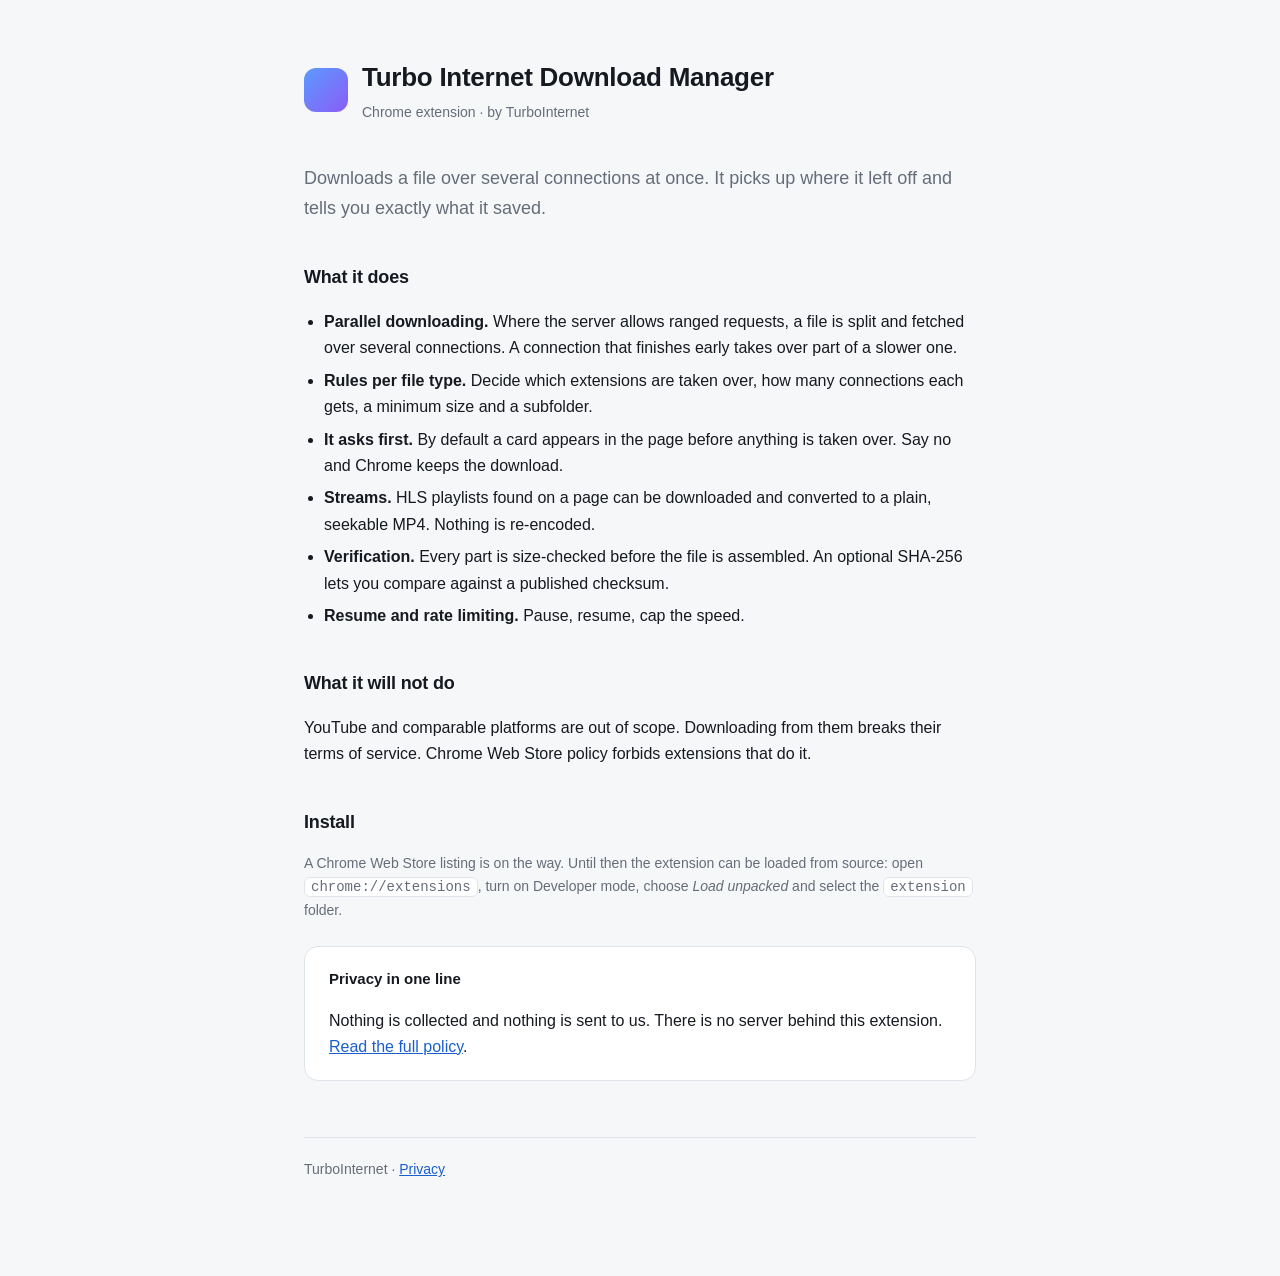
==== site/index.html @ 61bd2837 "Drop em dashes and commas before conjunctions from the site Sentences were restructured rather than " ====
<!doctype html>
<html lang="en">
<head>
<meta charset="utf-8" />
<meta name="viewport" content="width=device-width, initial-scale=1" />
<title>Turbo Internet Download Manager</title>
<meta name="description" content="A Chrome extension that downloads files over several connections at once. It recognises file types and verifies what it saved." />
<link rel="stylesheet" href="style.css" />
</head>
<body>
<div class="wrap">

  <header>
    <div class="mark"></div>
    <div>
      <h1>Turbo Internet Download Manager</h1>
      <p>Chrome extension &middot; by TurboInternet</p>
    </div>
  </header>

  <p class="lead">
    Downloads a file over several connections at once. It picks up where it
    left off and tells you exactly what it saved.
  </p>

  <h2>What it does</h2>
  <ul>
    <li><strong>Parallel downloading.</strong> Where the server allows ranged
      requests, a file is split and fetched over several connections. A
      connection that finishes early takes over part of a slower one.</li>
    <li><strong>Rules per file type.</strong> Decide which extensions are taken
      over, how many connections each gets, a minimum size and a subfolder.</li>
    <li><strong>It asks first.</strong> By default a card appears in the page
      before anything is taken over. Say no and Chrome keeps the download.</li>
    <li><strong>Streams.</strong> HLS playlists found on a page can be
      downloaded and converted to a plain, seekable MP4. Nothing is re-encoded.</li>
    <li><strong>Verification.</strong> Every part is size-checked before the
      file is assembled. An optional SHA-256 lets you compare against a
      published checksum.</li>
    <li><strong>Resume and rate limiting.</strong> Pause, resume, cap the speed.</li>
  </ul>

  <h2>What it will not do</h2>
  <p>
    YouTube and comparable platforms are out of scope. Downloading from them
    breaks their terms of service. Chrome Web Store policy forbids extensions
    that do it.
  </p>

  <h2>Install</h2>
  <p class="note">
    A Chrome Web Store listing is on the way. Until then the extension can be
    loaded from source: open <code>chrome://extensions</code>, turn on Developer
    mode, choose <em>Load unpacked</em> and select the <code>extension</code>
    folder.
  </p>

  <div class="card">
    <h3>Privacy in one line</h3>
    <p style="margin-bottom:0">
      Nothing is collected and nothing is sent to us. There is no server behind
      this extension. <a href="/privacy">Read the full policy</a>.
    </p>
  </div>

  <footer>
    TurboInternet &middot; <a href="/privacy">Privacy</a>
  </footer>

</div>
</body>
</html>
---- site/style.css ----
:root {
  --bg: #0f1115; --panel: #171a21; --line: #2a2f3a;
  --txt: #e6e9ef; --dim: #9aa3b2; --acc: #5b9bff;
}
@media (prefers-color-scheme: light) {
  :root { --bg: #f6f7f9; --panel: #fff; --line: #dfe3ea; --txt: #16191f; --dim: #656d7a; --acc: #1a5fd0; }
}
* { box-sizing: border-box; }
body {
  margin: 0; background: var(--bg); color: var(--txt);
  font: 16px/1.65 -apple-system, BlinkMacSystemFont, "Segoe UI", Roboto, sans-serif;
}
.wrap { max-width: 720px; margin: 0 auto; padding: 56px 24px 96px; }
header { display: flex; align-items: center; gap: 14px; margin-bottom: 40px; }
.mark {
  width: 44px; height: 44px; border-radius: 12px; flex: 0 0 auto;
  background: linear-gradient(135deg, #5b9bff, #8b5cf6);
}
h1 { font-size: 26px; margin: 0; letter-spacing: -0.01em; }
header p { margin: 2px 0 0; color: var(--dim); font-size: 14px; }
h2 { font-size: 18px; margin: 40px 0 12px; letter-spacing: -0.01em; }
h3 { font-size: 15px; margin: 24px 0 6px; }
p, li { color: var(--txt); }
.lead { font-size: 18px; color: var(--dim); }
ul { padding-left: 20px; }
li { margin: 6px 0; }
a { color: var(--acc); }
.card {
  background: var(--panel); border: 1px solid var(--line);
  border-radius: 14px; padding: 20px 24px; margin: 24px 0;
}
.card h3:first-child { margin-top: 0; }
code {
  background: var(--panel); border: 1px solid var(--line);
  padding: 1px 6px; border-radius: 6px; font-size: 14px;
}
footer {
  margin-top: 56px; padding-top: 20px; border-top: 1px solid var(--line);
  color: var(--dim); font-size: 14px;
}
.note { color: var(--dim); font-size: 14px; }
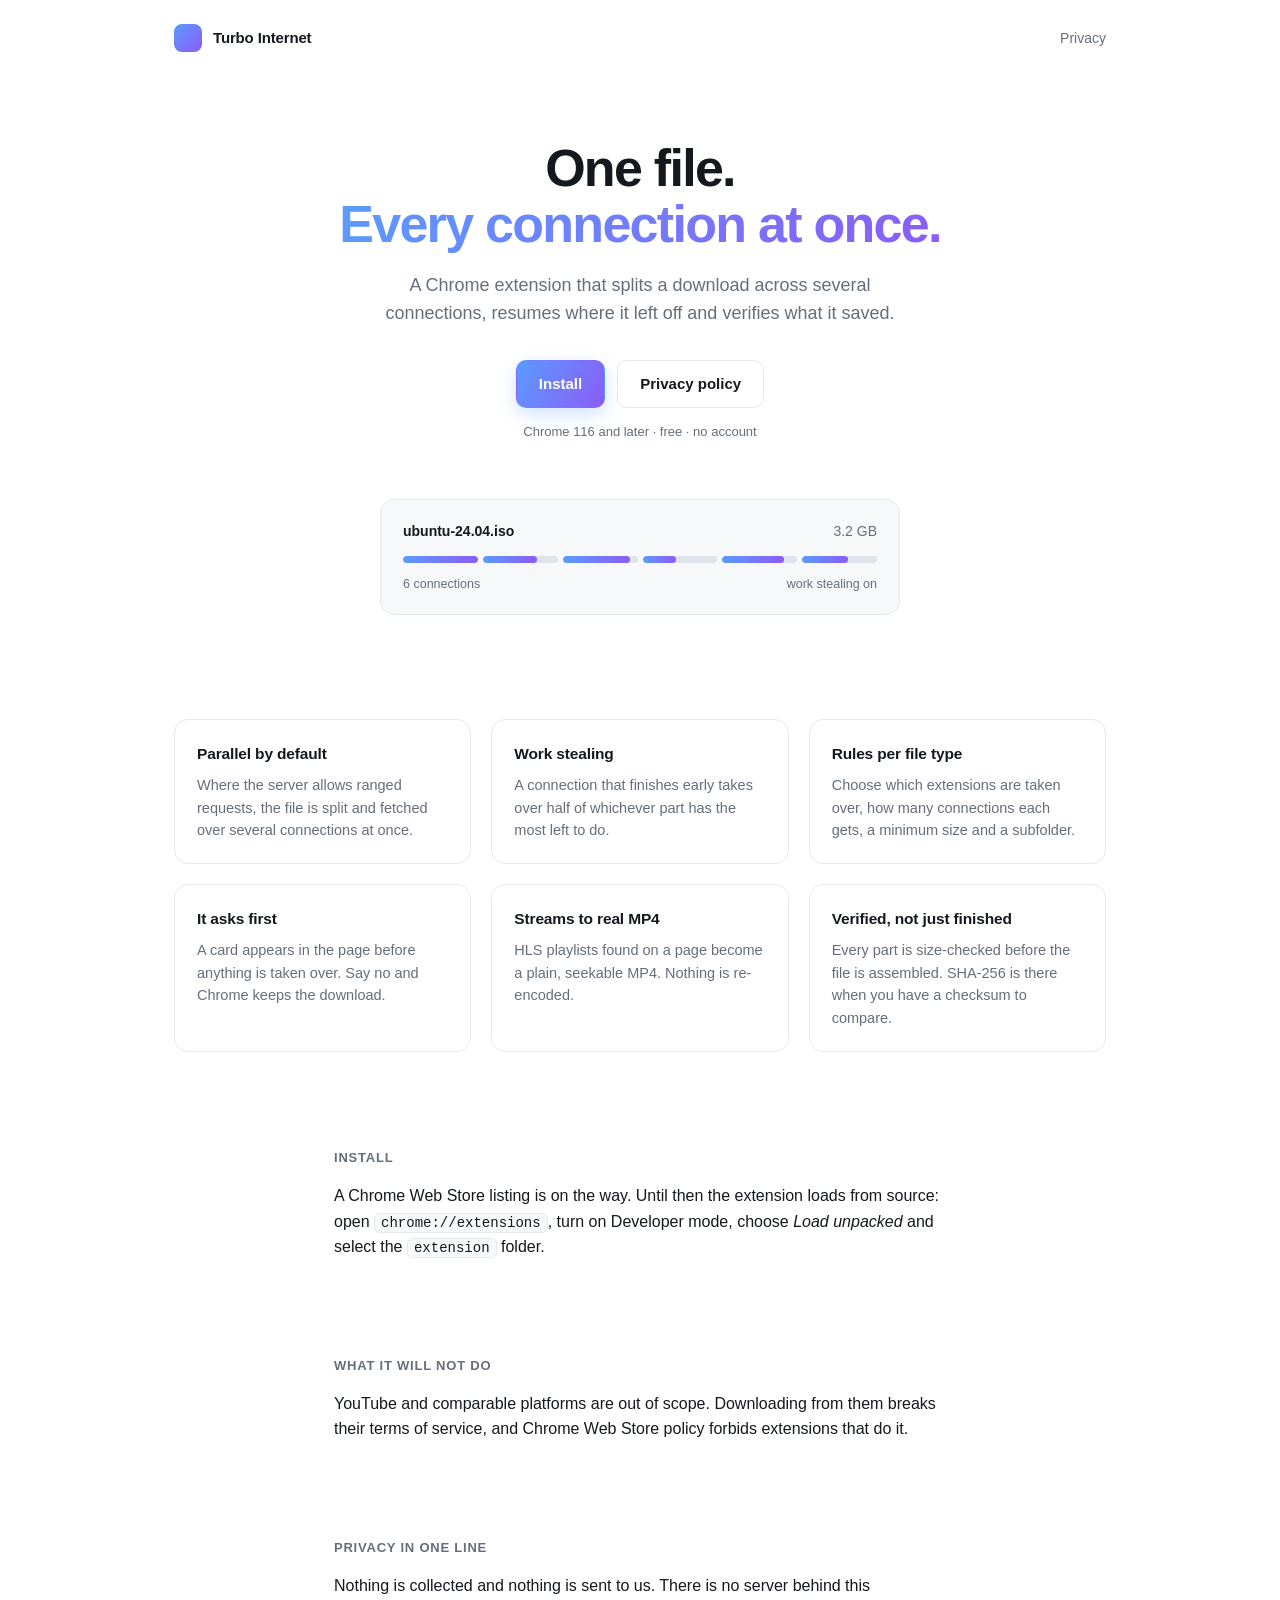
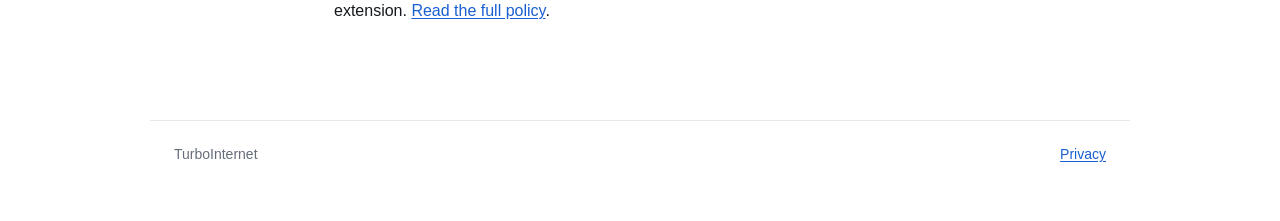
==== commit 3dbf8fb3: "Add the detailed description and the category Tools, which is where the established download manager" ====
--- a/site/index.html
+++ b/site/index.html
@@ -4,69 +4,102 @@
 <meta charset="utf-8" />
 <meta name="viewport" content="width=device-width, initial-scale=1" />
 <title>Turbo Internet Download Manager</title>
-<meta name="description" content="A Chrome extension that downloads files over several connections at once. It recognises file types and verifies what it saved." />
+<meta name="description" content="A Chrome extension that downloads a file over several connections at once, resumes where it left off and verifies what it saved." />
 <link rel="stylesheet" href="style.css" />
 </head>
 <body>
-<div class="wrap">
 
-  <header>
-    <div class="mark"></div>
-    <div>
-      <h1>Turbo Internet Download Manager</h1>
-      <p>Chrome extension &middot; by TurboInternet</p>
-    </div>
-  </header>
+<nav>
+  <div class="mark"></div>
+  <b>Turbo Internet</b>
+  <div class="spacer"></div>
+  <a href="/privacy">Privacy</a>
+</nav>
 
-  <p class="lead">
-    Downloads a file over several connections at once. It picks up where it
-    left off and tells you exactly what it saved.
+<section class="hero">
+  <h1>One file.<br /><span>Every connection at once.</span></h1>
+  <p>
+    A Chrome extension that splits a download across several connections,
+    resumes where it left off and verifies what it saved.
   </p>
 
-  <h2>What it does</h2>
-  <ul>
-    <li><strong>Parallel downloading.</strong> Where the server allows ranged
-      requests, a file is split and fetched over several connections. A
-      connection that finishes early takes over part of a slower one.</li>
-    <li><strong>Rules per file type.</strong> Decide which extensions are taken
-      over, how many connections each gets, a minimum size and a subfolder.</li>
-    <li><strong>It asks first.</strong> By default a card appears in the page
-      before anything is taken over. Say no and Chrome keeps the download.</li>
-    <li><strong>Streams.</strong> HLS playlists found on a page can be
-      downloaded and converted to a plain, seekable MP4. Nothing is re-encoded.</li>
-    <li><strong>Verification.</strong> Every part is size-checked before the
-      file is assembled. An optional SHA-256 lets you compare against a
-      published checksum.</li>
-    <li><strong>Resume and rate limiting.</strong> Pause, resume, cap the speed.</li>
-  </ul>
+  <div class="cta">
+    <a class="btn primary" href="#install">Install</a>
+    <a class="btn ghost" href="/privacy">Privacy policy</a>
+  </div>
+  <small>Chrome 116 and later &middot; free &middot; no account</small>
 
+  <div class="demo">
+    <div class="file"><b>ubuntu-24.04.iso</b> <i>3.2 GB</i></div>
+    <div class="bars"><i></i><i></i><i></i><i></i><i></i><i></i></div>
+    <div class="legend"><span>6 connections</span><span>work stealing on</span></div>
+  </div>
+</section>
+
+<section class="features">
+  <div class="feat">
+    <h3>Parallel by default</h3>
+    <p>Where the server allows ranged requests, the file is split and fetched
+       over several connections at once.</p>
+  </div>
+  <div class="feat">
+    <h3>Work stealing</h3>
+    <p>A connection that finishes early takes over half of whichever part has
+       the most left to do.</p>
+  </div>
+  <div class="feat">
+    <h3>Rules per file type</h3>
+    <p>Choose which extensions are taken over, how many connections each gets,
+       a minimum size and a subfolder.</p>
+  </div>
+  <div class="feat">
+    <h3>It asks first</h3>
+    <p>A card appears in the page before anything is taken over. Say no and
+       Chrome keeps the download.</p>
+  </div>
+  <div class="feat">
+    <h3>Streams to real MP4</h3>
+    <p>HLS playlists found on a page become a plain, seekable MP4. Nothing is
+       re-encoded.</p>
+  </div>
+  <div class="feat">
+    <h3>Verified, not just finished</h3>
+    <p>Every part is size-checked before the file is assembled. SHA-256 is
+       there when you have a checksum to compare.</p>
+  </div>
+</section>
+
+<section class="section" id="install">
+  <h2>Install</h2>
+  <p>
+    A Chrome Web Store listing is on the way. Until then the extension loads
+    from source: open <code>chrome://extensions</code>, turn on Developer mode,
+    choose <em>Load unpacked</em> and select the <code>extension</code> folder.
+  </p>
+</section>
+
+<section class="section">
   <h2>What it will not do</h2>
   <p>
     YouTube and comparable platforms are out of scope. Downloading from them
-    breaks their terms of service. Chrome Web Store policy forbids extensions
-    that do it.
+    breaks their terms of service, and Chrome Web Store policy forbids
+    extensions that do it.
   </p>
+</section>
 
-  <h2>Install</h2>
-  <p class="note">
-    A Chrome Web Store listing is on the way. Until then the extension can be
-    loaded from source: open <code>chrome://extensions</code>, turn on Developer
-    mode, choose <em>Load unpacked</em> and select the <code>extension</code>
-    folder.
+<section class="section">
+  <h2>Privacy in one line</h2>
+  <p>
+    Nothing is collected and nothing is sent to us. There is no server behind
+    this extension. <a href="/privacy">Read the full policy</a>.
   </p>
+</section>
 
-  <div class="card">
-    <h3>Privacy in one line</h3>
-    <p style="margin-bottom:0">
-      Nothing is collected and nothing is sent to us. There is no server behind
-      this extension. <a href="/privacy">Read the full policy</a>.
-    </p>
-  </div>
+<footer>
+  <span>TurboInternet</span>
+  <span class="spacer"></span>
+  <a href="/privacy">Privacy</a>
+</footer>
 
-  <footer>
-    TurboInternet &middot; <a href="/privacy">Privacy</a>
-  </footer>
-
-</div>
 </body>
 </html>
--- a/site/style.css
+++ b/site/style.css
@@ -1,41 +1,138 @@
 :root {
-  --bg: #0f1115; --panel: #171a21; --line: #2a2f3a;
-  --txt: #e6e9ef; --dim: #9aa3b2; --acc: #5b9bff;
-}
-@media (prefers-color-scheme: light) {
-  :root { --bg: #f6f7f9; --panel: #fff; --line: #dfe3ea; --txt: #16191f; --dim: #656d7a; --acc: #1a5fd0; }
+  color-scheme: light;
+  --bg: #ffffff;
+  --panel: #f7f8fa;
+  --line: #e6e8ec;
+  --txt: #15181d;
+  --dim: #666e7b;
+  --acc: #1a5fd0;
+  --brand1: #5b9bff;
+  --brand2: #8b5cf6;
 }
 * { box-sizing: border-box; }
 body {
-  margin: 0; background: var(--bg); color: var(--txt);
-  font: 16px/1.65 -apple-system, BlinkMacSystemFont, "Segoe UI", Roboto, sans-serif;
+  margin: 0;
+  background: var(--bg);
+  color: var(--txt);
+  font: 16px/1.6 -apple-system, BlinkMacSystemFont, "Segoe UI", Roboto, sans-serif;
+  -webkit-font-smoothing: antialiased;
 }
-.wrap { max-width: 720px; margin: 0 auto; padding: 56px 24px 96px; }
-header { display: flex; align-items: center; gap: 14px; margin-bottom: 40px; }
+a { color: var(--acc); text-underline-offset: 2px; }
 .mark {
-  width: 44px; height: 44px; border-radius: 12px; flex: 0 0 auto;
-  background: linear-gradient(135deg, #5b9bff, #8b5cf6);
+  width: 40px; height: 40px; border-radius: 11px; flex: 0 0 auto;
+  background: linear-gradient(135deg, var(--brand1), var(--brand2));
 }
-h1 { font-size: 26px; margin: 0; letter-spacing: -0.01em; }
-header p { margin: 2px 0 0; color: var(--dim); font-size: 14px; }
-h2 { font-size: 18px; margin: 40px 0 12px; letter-spacing: -0.01em; }
-h3 { font-size: 15px; margin: 24px 0 6px; }
-p, li { color: var(--txt); }
-.lead { font-size: 18px; color: var(--dim); }
-ul { padding-left: 20px; }
-li { margin: 6px 0; }
-a { color: var(--acc); }
-.card {
-  background: var(--panel); border: 1px solid var(--line);
-  border-radius: 14px; padding: 20px 24px; margin: 24px 0;
+
+/* --- nav --------------------------------------------------------------- */
+nav {
+  max-width: 980px; margin: 0 auto; padding: 24px;
+  display: flex; align-items: center; gap: 11px;
 }
-.card h3:first-child { margin-top: 0; }
+nav .mark { width: 28px; height: 28px; border-radius: 8px; }
+nav b { font-size: 15px; font-weight: 600; letter-spacing: -0.01em; }
+nav .spacer { flex: 1; }
+nav a { color: var(--dim); font-size: 14px; text-decoration: none; }
+nav a:hover { color: var(--txt); }
+
+/* --- hero -------------------------------------------------------------- */
+.hero { max-width: 980px; margin: 0 auto; padding: 64px 24px 8px; text-align: center; }
+.hero h1 {
+  font-size: clamp(34px, 6vw, 52px); line-height: 1.08; margin: 0;
+  letter-spacing: -0.033em; font-weight: 700;
+}
+.hero h1 span {
+  background: linear-gradient(115deg, var(--brand1), var(--brand2));
+  -webkit-background-clip: text; background-clip: text; color: transparent;
+}
+.hero p {
+  max-width: 520px; margin: 20px auto 0;
+  font-size: 18px; line-height: 1.55; color: var(--dim);
+}
+.cta { display: flex; gap: 12px; justify-content: center; flex-wrap: wrap; margin-top: 32px; }
+.btn {
+  display: inline-block; padding: 11px 22px; border-radius: 10px;
+  font-size: 15px; font-weight: 600; text-decoration: none;
+  border: 1px solid transparent; transition: transform .12s ease, box-shadow .12s ease;
+}
+.btn.primary {
+  color: #fff; background: linear-gradient(120deg, var(--brand1), var(--brand2));
+  box-shadow: 0 6px 18px rgba(91, 155, 255, .28);
+}
+.btn.primary:hover { transform: translateY(-1px); box-shadow: 0 10px 24px rgba(91, 155, 255, .34); }
+.btn.ghost { color: var(--txt); border-color: var(--line); background: var(--bg); }
+.btn.ghost:hover { background: var(--panel); }
+.hero small { display: block; margin-top: 14px; color: var(--dim); font-size: 13px; }
+
+/* --- the chunk visual -------------------------------------------------- */
+.demo {
+  max-width: 520px; margin: 56px auto 0; padding: 20px 22px;
+  background: var(--panel); border: 1px solid var(--line); border-radius: 14px;
+  text-align: left;
+}
+.demo .file { display: flex; align-items: baseline; gap: 10px; font-size: 14px; }
+.demo .file b { font-weight: 600; }
+.demo .file i { font-style: normal; color: var(--dim); margin-left: auto; font-variant-numeric: tabular-nums; }
+.bars { display: grid; grid-template-columns: repeat(6, 1fr); gap: 5px; margin-top: 14px; }
+.bars i {
+  display: block; height: 7px; border-radius: 4px;
+  background: #dfe3ea; overflow: hidden;
+}
+.bars i::after {
+  content: ""; display: block; height: 100%; border-radius: 4px;
+  background: linear-gradient(90deg, var(--brand1), var(--brand2));
+}
+.bars i:nth-child(1)::after { width: 100%; }
+.bars i:nth-child(2)::after { width: 72%; }
+.bars i:nth-child(3)::after { width: 90%; }
+.bars i:nth-child(4)::after { width: 45%; }
+.bars i:nth-child(5)::after { width: 83%; }
+.bars i:nth-child(6)::after { width: 61%; }
+.demo .legend {
+  margin-top: 11px; color: var(--dim); font-size: 12.5px;
+  display: flex; justify-content: space-between;
+}
+
+/* --- features ---------------------------------------------------------- */
+.features {
+  max-width: 980px; margin: 0 auto; padding: 96px 24px 0;
+  display: grid; grid-template-columns: repeat(3, 1fr); gap: 20px;
+}
+.feat { padding: 22px; border: 1px solid var(--line); border-radius: 14px; }
+.feat h3 { margin: 0 0 7px; font-size: 15.5px; letter-spacing: -0.01em; }
+.feat p { margin: 0; font-size: 14.5px; line-height: 1.55; color: var(--dim); }
+@media (max-width: 820px) { .features { grid-template-columns: repeat(2, 1fr); } }
+@media (max-width: 560px) { .features { grid-template-columns: 1fr; } }
+
+/* --- plain sections ---------------------------------------------------- */
+.section { max-width: 660px; margin: 0 auto; padding: 96px 24px 0; }
+.section h2 {
+  font-size: 13px; margin: 0 0 14px; letter-spacing: 0.06em;
+  text-transform: uppercase; color: var(--dim); font-weight: 600;
+}
+.section p { margin: 0 0 14px; }
+.section p:last-child { margin-bottom: 0; }
 code {
   background: var(--panel); border: 1px solid var(--line);
   padding: 1px 6px; border-radius: 6px; font-size: 14px;
 }
+
 footer {
-  margin-top: 56px; padding-top: 20px; border-top: 1px solid var(--line);
-  color: var(--dim); font-size: 14px;
+  max-width: 980px; margin: 96px auto 0; padding: 22px 24px 56px;
+  border-top: 1px solid var(--line); color: var(--dim); font-size: 14px;
+  display: flex; gap: 16px; flex-wrap: wrap;
 }
-.note { color: var(--dim); font-size: 14px; }
+footer .spacer { flex: 1; }
+
+/* --- privacy.html ------------------------------------------------------ */
+.wrap { max-width: 660px; margin: 0 auto; padding: 24px 24px 96px; }
+.wrap header { display: flex; align-items: center; gap: 14px; margin-bottom: 40px; }
+.wrap h1 { font-size: 26px; margin: 0; letter-spacing: -0.02em; }
+.wrap header p { margin: 2px 0 0; color: var(--dim); font-size: 14px; }
+.wrap h2 {
+  font-size: 13px; margin: 44px 0 12px; letter-spacing: 0.06em;
+  text-transform: uppercase; color: var(--dim); font-weight: 600;
+}
+.wrap ul { padding-left: 20px; }
+.wrap li { margin: 8px 0; }
+.lead { font-size: 18px; line-height: 1.55; color: var(--dim); }
+.wrap footer { margin-top: 56px; padding-left: 0; padding-right: 0; max-width: none; }
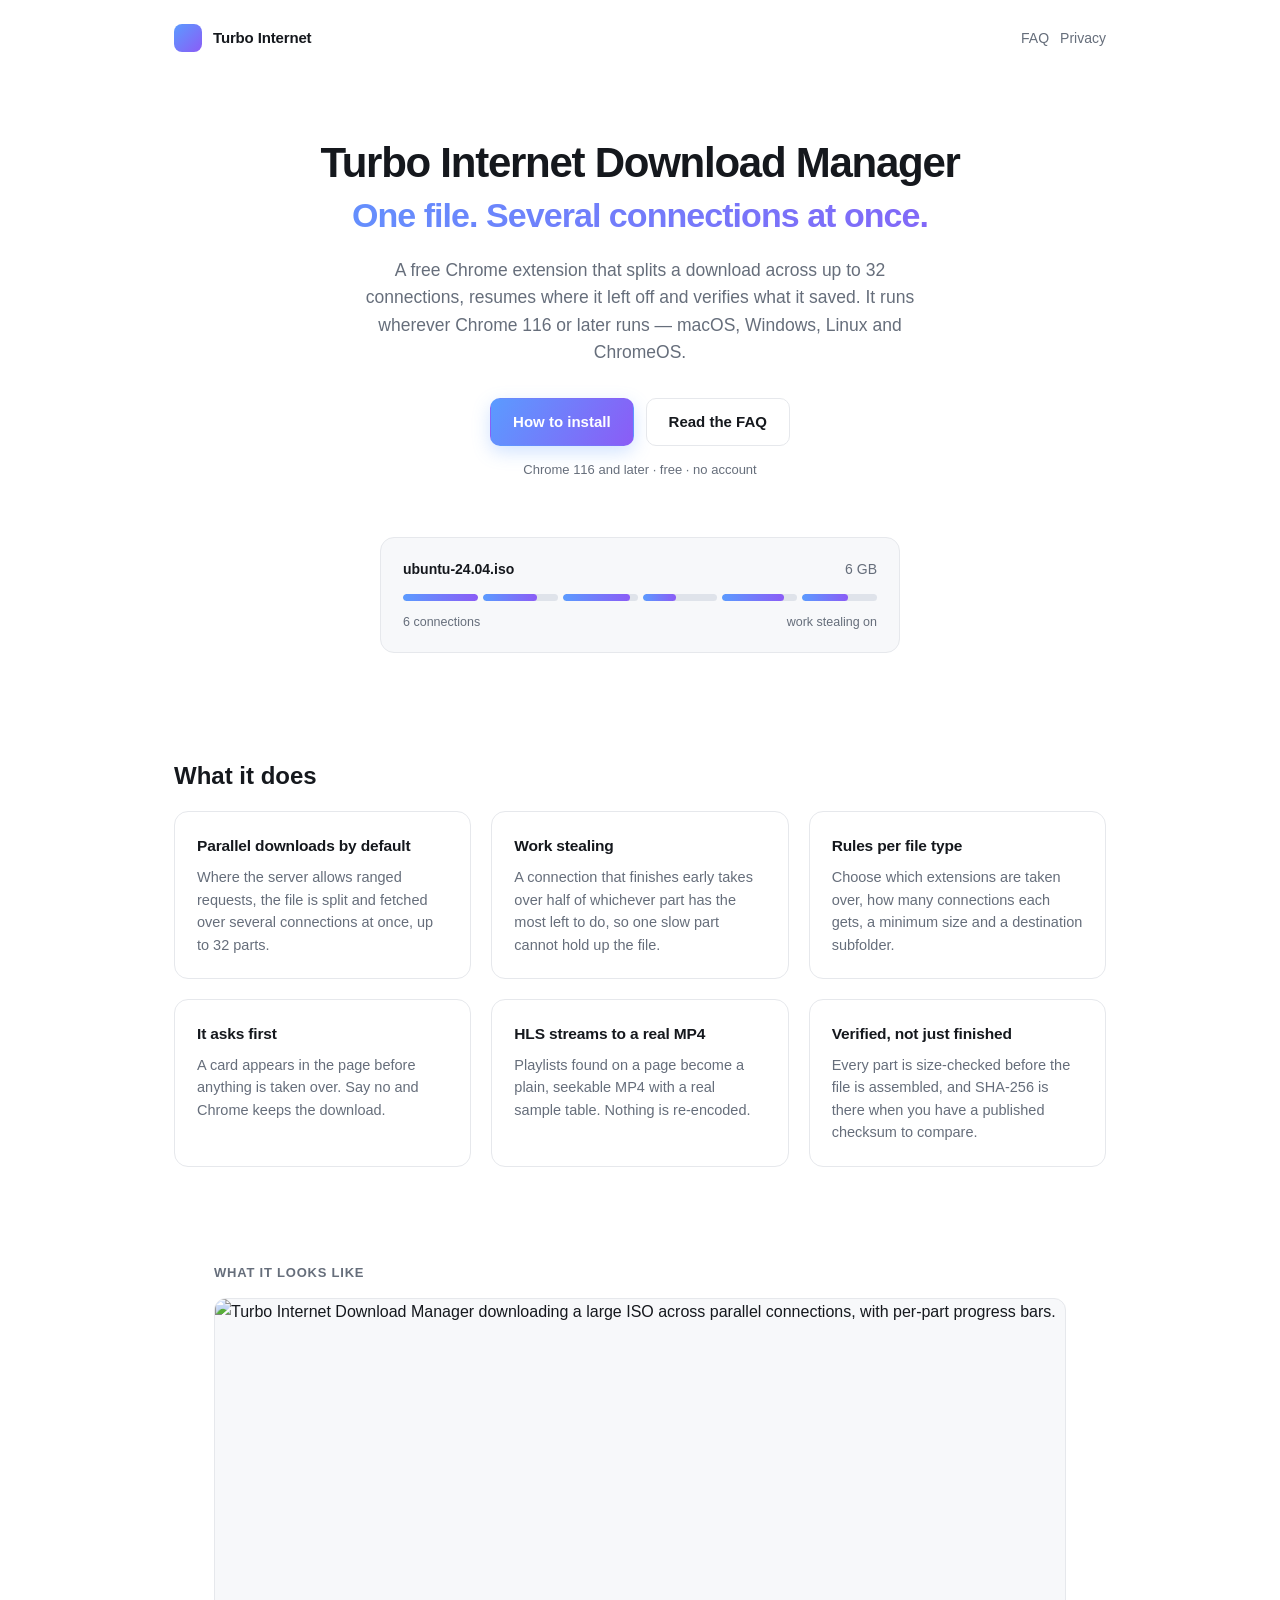
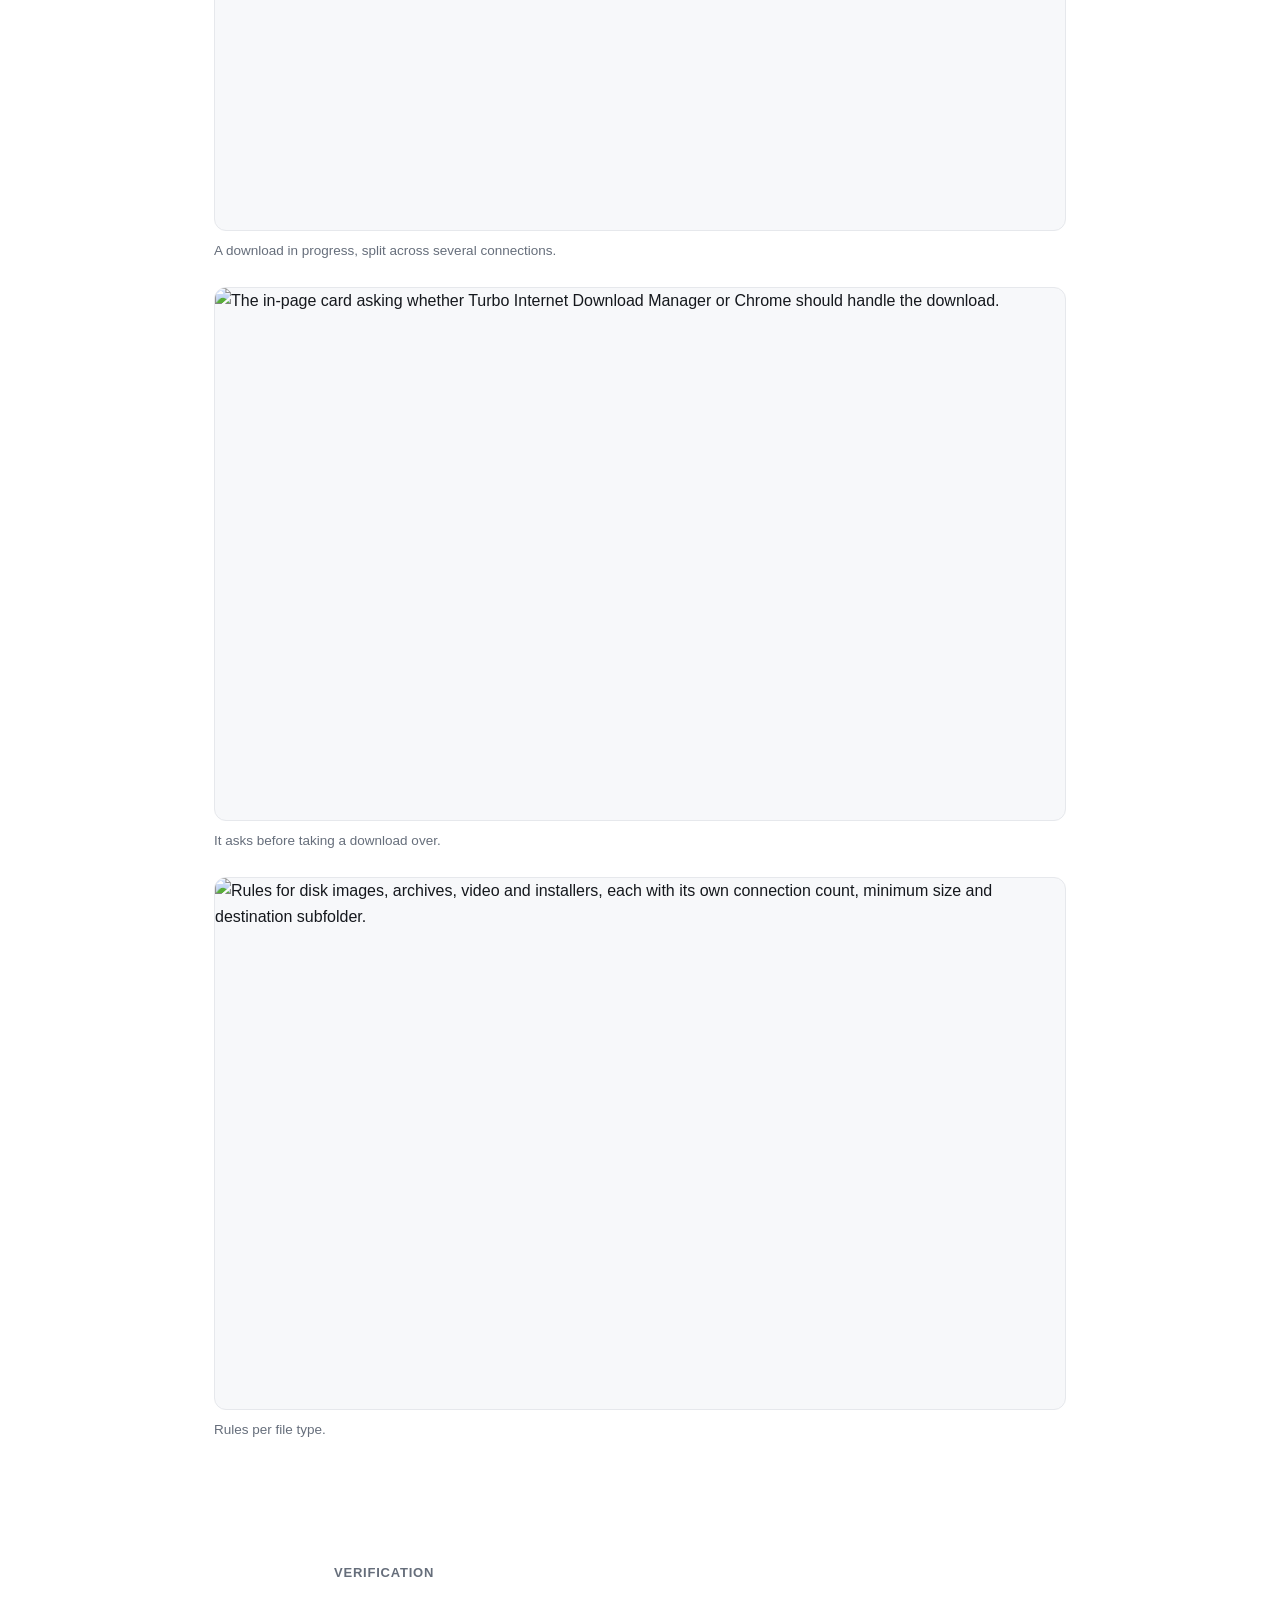
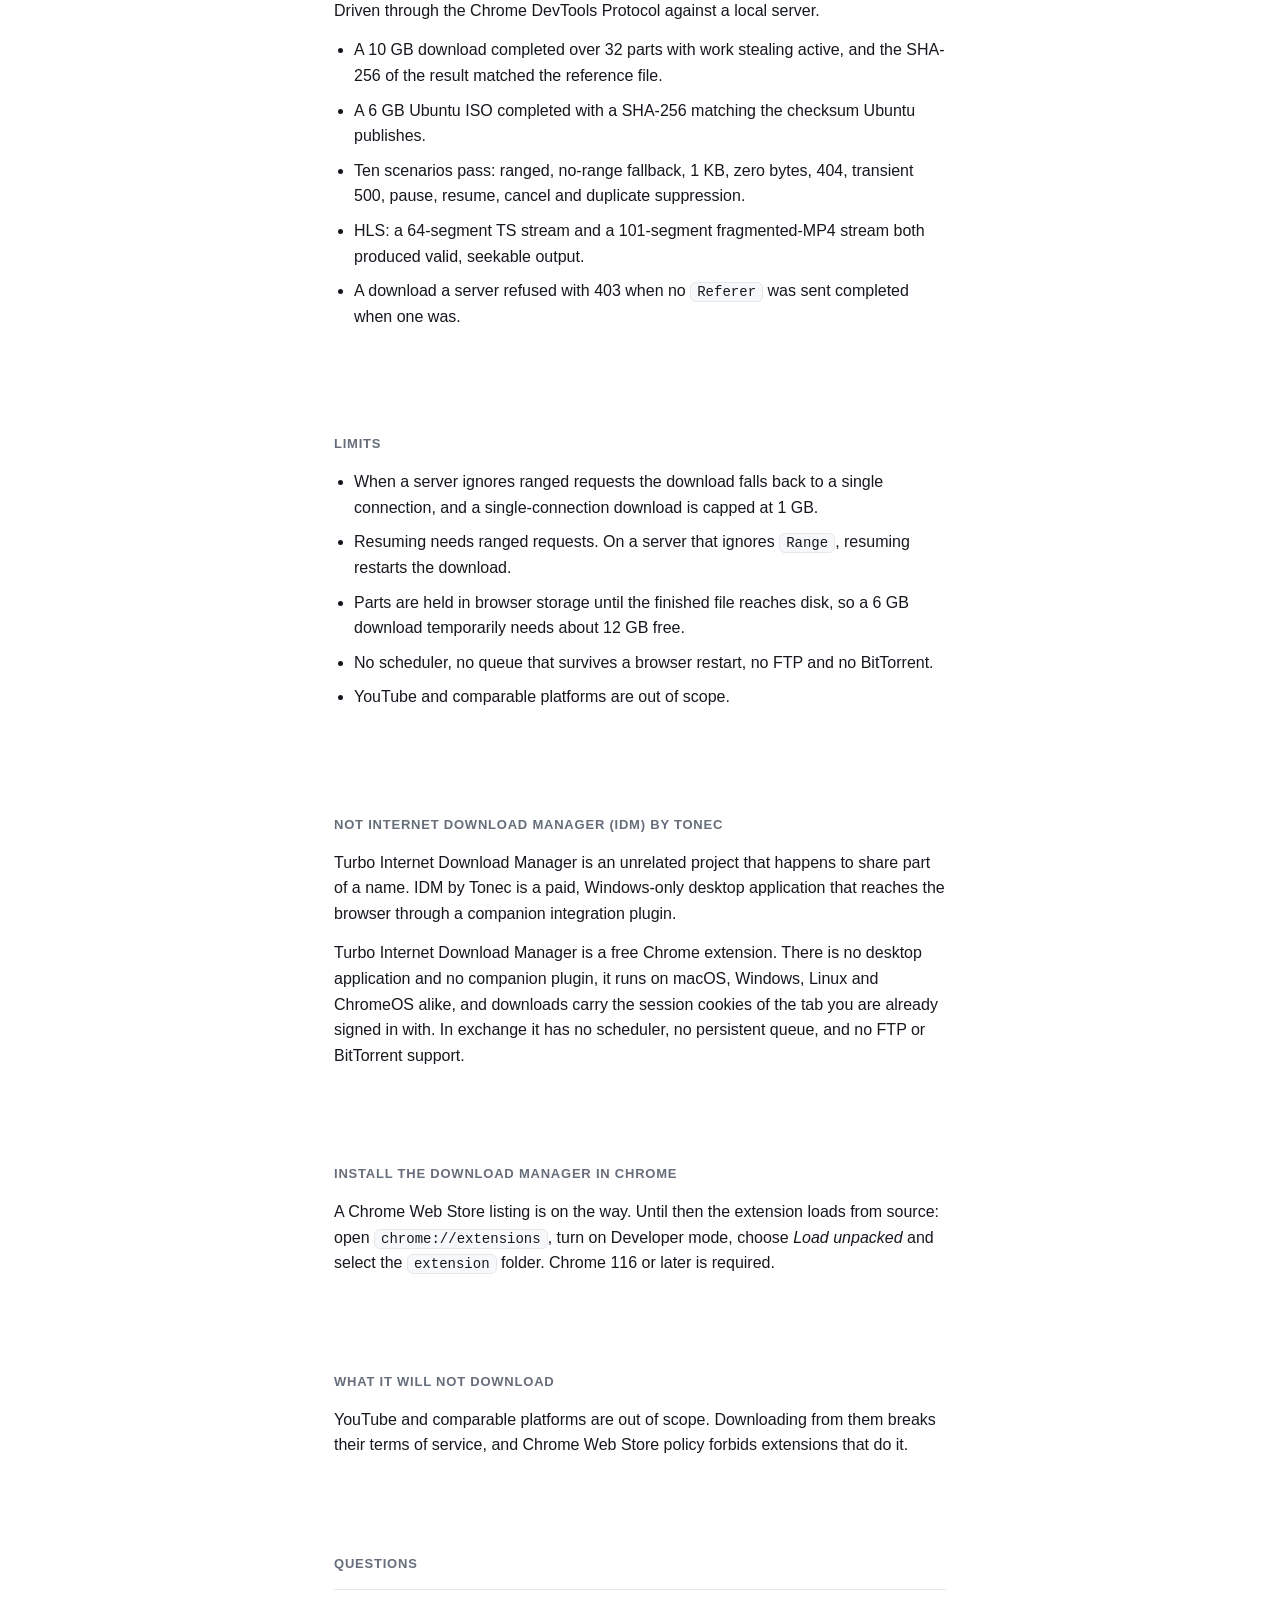
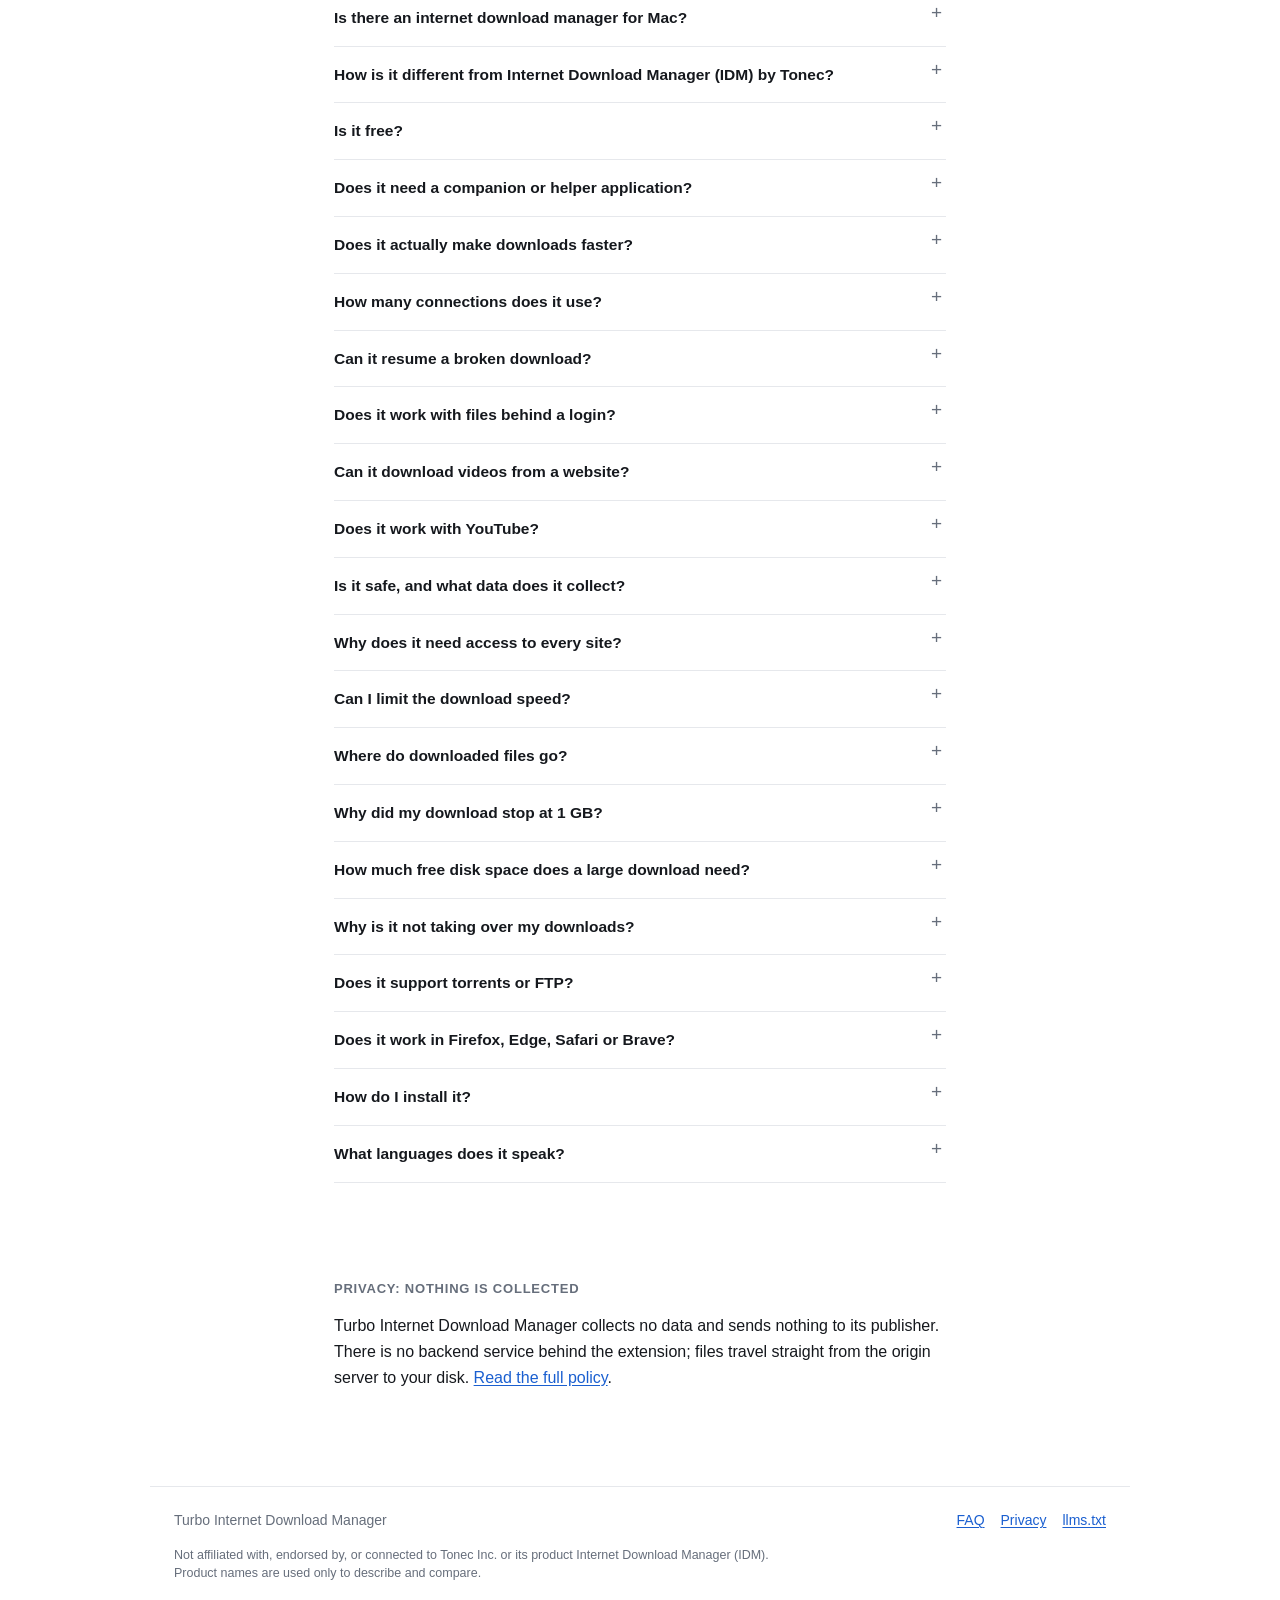
==== commit 53bdbe0f: "Build the site for search and for assistants Two audits, one for classic search and one for how assi" ====
--- a/site/index.html
+++ b/site/index.html
@@ -3,54 +3,311 @@
 <head>
 <meta charset="utf-8" />
 <meta name="viewport" content="width=device-width, initial-scale=1" />
-<title>Turbo Internet Download Manager</title>
-<meta name="description" content="A Chrome extension that downloads a file over several connections at once, resumes where it left off and verifies what it saved." />
+<title>Turbo Internet Download Manager – Parallel Downloads for Chrome</title>
+<meta name="description" content="Turbo Internet Download Manager is a free Chrome extension that splits a download across up to 32 connections, resumes broken transfers and verifies every part. macOS, Windows, Linux and ChromeOS." />
+<link rel="canonical" href="https://turbointernet.com/" />
+
+<meta property="og:type" content="website" />
+<meta property="og:site_name" content="Turbo Internet Download Manager" />
+<meta property="og:title" content="Turbo Internet Download Manager – Parallel Downloads for Chrome" />
+<meta property="og:description" content="Turbo Internet Download Manager is a free Chrome extension that splits a download across up to 32 connections, resumes broken transfers and verifies every part. macOS, Windows, Linux and ChromeOS." />
+<meta property="og:url" content="https://turbointernet.com/" />
+<meta property="og:image" content="https://turbointernet.com/og.png" />
+<meta property="og:image:width" content="1200" />
+<meta property="og:image:height" content="630" />
+<meta property="og:image:alt" content="Turbo Internet Download Manager splitting a large file across six parallel connections in Chrome." />
+<meta name="twitter:card" content="summary_large_image" />
+
+<link rel="icon" href="/favicon.svg" type="image/svg+xml" />
+<link rel="apple-touch-icon" href="/icon-192.png" />
+<meta name="theme-color" content="#5b9bff" />
+<link rel="alternate" type="text/plain" title="llms.txt" href="/llms.txt" />
 <link rel="stylesheet" href="style.css" />
+
+<script type="application/ld+json">
+{
+  "@context": "https://schema.org",
+  "@graph": [
+    {
+      "@type": "Organization",
+      "@id": "https://turbointernet.com/#publisher",
+      "name": "TurboInternet",
+      "url": "https://turbointernet.com/",
+      "email": "info@turbointernet.com",
+      "logo": "https://turbointernet.com/icon-512.png"
+    },
+    {
+      "@type": "WebSite",
+      "@id": "https://turbointernet.com/#website",
+      "url": "https://turbointernet.com/",
+      "name": "Turbo Internet Download Manager",
+      "inLanguage": "en",
+      "publisher": {
+        "@id": "https://turbointernet.com/#publisher"
+      }
+    },
+    {
+      "@type": "SoftwareApplication",
+      "@id": "https://turbointernet.com/#app",
+      "name": "Turbo Internet Download Manager",
+      "alternateName": "Turbo Download Manager",
+      "url": "https://turbointernet.com/",
+      "applicationCategory": "UtilitiesApplication",
+      "applicationSubCategory": "Download Manager",
+      "operatingSystem": "macOS, Windows, Linux, ChromeOS",
+      "browserRequirements": "Google Chrome 116 or later",
+      "softwareVersion": "1.0.0",
+      "isAccessibleForFree": true,
+      "inLanguage": [
+        "en",
+        "tr"
+      ],
+      "offers": {
+        "@type": "Offer",
+        "price": "0",
+        "priceCurrency": "USD"
+      },
+      "publisher": {
+        "@id": "https://turbointernet.com/#publisher"
+      },
+      "privacyPolicy": "https://turbointernet.com/privacy",
+      "featureList": [
+        "Parallel segmented downloading over up to 32 connections",
+        "Work stealing between connections",
+        "Per-file-type rules for connection count, minimum size and destination subfolder",
+        "Pause, resume and speed cap",
+        "Resume over HTTP Range with If-Range validation",
+        "HLS download and remux to plain seekable MP4 without re-encoding",
+        "Per-part size verification and optional SHA-256"
+      ]
+    },
+    {
+      "@type": "FAQPage",
+      "@id": "https://turbointernet.com/#faq",
+      "mainEntity": [
+        {
+          "@type": "Question",
+          "name": "Is there an internet download manager for Mac?",
+          "acceptedAnswer": {
+            "@type": "Answer",
+            "text": "Turbo Internet Download Manager runs on macOS. It is a Chrome extension, so it runs wherever Chrome 116 or later runs — macOS, Windows, Linux and ChromeOS — with no platform-specific build and no companion application to install. This is worth stating because the better-known product with a similar name, Internet Download Manager (IDM) by Tonec, is a Windows-only desktop application and is unrelated to this project."
+          }
+        },
+        {
+          "@type": "Question",
+          "name": "How is it different from Internet Download Manager (IDM) by Tonec?",
+          "acceptedAnswer": {
+            "@type": "Answer",
+            "text": "Turbo Internet Download Manager is an unrelated project that happens to share part of a name. IDM by Tonec is a paid Windows-only desktop application that reaches the browser through a companion integration plugin. Turbo Internet Download Manager is a free Chrome extension: there is no desktop application, no companion plugin, and it runs on macOS, Windows, Linux and ChromeOS alike."
+          }
+        },
+        {
+          "@type": "Question",
+          "name": "Is it free?",
+          "acceptedAnswer": {
+            "@type": "Answer",
+            "text": "Turbo Internet Download Manager is free. There is no paid tier, no trial period, no licence key and no account to create."
+          }
+        },
+        {
+          "@type": "Question",
+          "name": "Does it need a companion or helper application?",
+          "acceptedAnswer": {
+            "@type": "Answer",
+            "text": "No. Turbo Internet Download Manager is a single Chrome extension. It hooks Chrome's own download event and does its fetching inside the browser, so there is nothing installed alongside Chrome and nothing left running once the browser is closed."
+          }
+        },
+        {
+          "@type": "Question",
+          "name": "Does it actually make downloads faster?",
+          "acceptedAnswer": {
+            "@type": "Answer",
+            "text": "Turbo Internet Download Manager makes a download faster when a single connection is the bottleneck, which is common on servers that throttle per connection and on long-distance links where latency limits throughput. It does nothing when your own line is already saturated, and nothing when the server refuses ranged requests, in which case the download falls back to a single connection."
+          }
+        },
+        {
+          "@type": "Question",
+          "name": "How many connections does it use?",
+          "acceptedAnswer": {
+            "@type": "Answer",
+            "text": "Turbo Internet Download Manager splits a file into parts and fetches each on its own connection, up to 32 parts, with the count configurable per file type. A connection that finishes early takes over half of whichever part has the most left to do, so the tail of a download does not wait on one slow part. Splitting stops when under 2 MB remains, and a part already 90 percent done is left alone."
+          }
+        },
+        {
+          "@type": "Question",
+          "name": "Can it resume a broken download?",
+          "acceptedAnswer": {
+            "@type": "Answer",
+            "text": "Turbo Internet Download Manager resumes a broken download wherever the server supports ranged requests. Each part retries on its own with exponential backoff, and every part request carries If-Range with the file's ETag or Last-Modified, so a file cannot be stitched together from two different builds. On a server that ignores Range, resuming restarts the download."
+          }
+        },
+        {
+          "@type": "Question",
+          "name": "Does it work with files behind a login?",
+          "acceptedAnswer": {
+            "@type": "Answer",
+            "text": "Yes. Turbo Internet Download Manager carries the browser's own cookies, so anything you can reach while signed in downloads normally. Referer is set through a declarative session rule rather than through fetch, which cannot set it, so hotlink-protected servers that answer 403 without a referrer work as well."
+          }
+        },
+        {
+          "@type": "Question",
+          "name": "Can it download videos from a website?",
+          "acceptedAnswer": {
+            "@type": "Answer",
+            "text": "Turbo Internet Download Manager downloads HLS streams that a page actually loads, including TS and fragmented MP4 segments, EXT-X-MAP, EXT-X-BYTERANGE and AES-128 transport encryption. TS streams are converted to a plain, seekable MP4 with a real sample table, so ordinary desktop players open them. Nothing is re-encoded. SAMPLE-AES and anything Widevine-backed are refused."
+          }
+        },
+        {
+          "@type": "Question",
+          "name": "Does it work with YouTube?",
+          "acceptedAnswer": {
+            "@type": "Answer",
+            "text": "No, deliberately. YouTube and comparable platforms are out of scope for Turbo Internet Download Manager, because downloading from them breaks their terms of service and Chrome Web Store policy forbids extensions that do it."
+          }
+        },
+        {
+          "@type": "Question",
+          "name": "Is it safe, and what data does it collect?",
+          "acceptedAnswer": {
+            "@type": "Answer",
+            "text": "Turbo Internet Download Manager collects no data and sends nothing to its publisher. There is no backend service to send anything to. Files travel straight from the origin server to your disk, and are never proxied through anyone else."
+          }
+        },
+        {
+          "@type": "Question",
+          "name": "Why does it need access to every site?",
+          "acceptedAnswer": {
+            "@type": "Answer",
+            "text": "To download a file Turbo Internet Download Manager has to be able to fetch from the site the file is on, which is any site you download from. The same access lets it notice HLS playlists a page loads. Nothing else is read from pages, and the clipboard features that watch for copied links can both be switched off."
+          }
+        },
+        {
+          "@type": "Question",
+          "name": "Can I limit the download speed?",
+          "acceptedAnswer": {
+            "@type": "Answer",
+            "text": "Yes. Turbo Internet Download Manager has a speed cap, alongside pause and resume, so a large download does not have to take the whole line."
+          }
+        },
+        {
+          "@type": "Question",
+          "name": "Where do downloaded files go?",
+          "acceptedAnswer": {
+            "@type": "Answer",
+            "text": "Turbo Internet Download Manager saves into Chrome's own download folder, and each file-type rule can name a subfolder underneath it, so disk images, archives, video and installers can be separated without sorting them by hand."
+          }
+        },
+        {
+          "@type": "Question",
+          "name": "Why did my download stop at 1 GB?",
+          "acceptedAnswer": {
+            "@type": "Answer",
+            "text": "That is the single-connection cap. When a server ignores ranged requests, Turbo Internet Download Manager falls back to one connection, and a single-connection download is capped at 1 GB."
+          }
+        },
+        {
+          "@type": "Question",
+          "name": "How much free disk space does a large download need?",
+          "acceptedAnswer": {
+            "@type": "Answer",
+            "text": "About twice the size of the file. Turbo Internet Download Manager holds the parts in browser storage until the finished file reaches disk, so a 6 GB download temporarily needs roughly 12 GB free."
+          }
+        },
+        {
+          "@type": "Question",
+          "name": "Why is it not taking over my downloads?",
+          "acceptedAnswer": {
+            "@type": "Answer",
+            "text": "Most often the minimum size. By default disk images under 20 MB, archives under 10 MB, video under 5 MB and installers under 2 MB are left to Chrome. The rule for that file type may also be switched off, or the server may not be offering ranged requests. The service worker console logs the reason."
+          }
+        },
+        {
+          "@type": "Question",
+          "name": "Does it support torrents or FTP?",
+          "acceptedAnswer": {
+            "@type": "Answer",
+            "text": "No. Turbo Internet Download Manager handles HTTP and HTTPS downloads and HLS streams. There is no BitTorrent support, no FTP support, no scheduler and no queue that survives a browser restart. A standalone desktop download manager is the better fit if you need those."
+          }
+        },
+        {
+          "@type": "Question",
+          "name": "Does it work in Firefox, Edge, Safari or Brave?",
+          "acceptedAnswer": {
+            "@type": "Answer",
+            "text": "Turbo Internet Download Manager is built for Chrome and tested there. Edge, Brave and other Chromium browsers use the same extension platform and should run it, though they are not tested. Firefox and Safari use different extension APIs and are not supported."
+          }
+        },
+        {
+          "@type": "Question",
+          "name": "How do I install it?",
+          "acceptedAnswer": {
+            "@type": "Answer",
+            "text": "A Chrome Web Store listing is on the way. Until then it loads from source: open chrome://extensions, turn on Developer mode, choose Load unpacked and select the extension folder. Chrome 116 or later is required."
+          }
+        },
+        {
+          "@type": "Question",
+          "name": "What languages does it speak?",
+          "acceptedAnswer": {
+            "@type": "Answer",
+            "text": "Turbo Internet Download Manager ships in English and Turkish. Adding a language means one JSON file of strings, with no code changes."
+          }
+        }
+      ]
+    }
+  ]
+}
+</script>
 </head>
 <body>
 
 <nav>
-  <div class="mark"></div>
-  <b>Turbo Internet</b>
+  <a class="brand" href="/"><span class="mark" aria-hidden="true"></span><b>Turbo Internet</b></a>
   <div class="spacer"></div>
+  <a href="#faq">FAQ</a>
   <a href="/privacy">Privacy</a>
 </nav>
 
-<section class="hero">
-  <h1>One file.<br /><span>Every connection at once.</span></h1>
-  <p>
-    A Chrome extension that splits a download across several connections,
-    resumes where it left off and verifies what it saved.
+<main>
+
+<section class="hero" aria-labelledby="top">
+  <h1 id="top">Turbo Internet Download Manager</h1>
+  <p class="tagline">One file. Several connections at once.</p>
+  <p class="lead">
+    A free Chrome extension that splits a download across up to 32 connections,
+    resumes where it left off and verifies what it saved. It runs wherever
+    Chrome 116 or later runs &mdash; macOS, Windows, Linux and ChromeOS.
   </p>
 
   <div class="cta">
-    <a class="btn primary" href="#install">Install</a>
-    <a class="btn ghost" href="/privacy">Privacy policy</a>
-  </div>
-  <small>Chrome 116 and later &middot; free &middot; no account</small>
-
-  <div class="demo">
-    <div class="file"><b>ubuntu-24.04.iso</b> <i>3.2 GB</i></div>
+    <a class="btn primary" href="#install">How to install</a>
+    <a class="btn ghost" href="#faq">Read the FAQ</a>
+  </div>
+  <p class="meta">Chrome 116 and later &middot; free &middot; no account</p>
+
+  <div class="demo" aria-hidden="true">
+    <div class="file"><b>ubuntu-24.04.iso</b> <i>6 GB</i></div>
     <div class="bars"><i></i><i></i><i></i><i></i><i></i><i></i></div>
     <div class="legend"><span>6 connections</span><span>work stealing on</span></div>
   </div>
 </section>
 
-<section class="features">
+<section class="features" aria-labelledby="what">
+  <h2 id="what" class="grid-head">What it does</h2>
   <div class="feat">
-    <h3>Parallel by default</h3>
+    <h3>Parallel downloads by default</h3>
     <p>Where the server allows ranged requests, the file is split and fetched
-       over several connections at once.</p>
+       over several connections at once, up to 32 parts.</p>
   </div>
   <div class="feat">
     <h3>Work stealing</h3>
     <p>A connection that finishes early takes over half of whichever part has
-       the most left to do.</p>
+       the most left to do, so one slow part cannot hold up the file.</p>
   </div>
   <div class="feat">
     <h3>Rules per file type</h3>
     <p>Choose which extensions are taken over, how many connections each gets,
-       a minimum size and a subfolder.</p>
+       a minimum size and a destination subfolder.</p>
   </div>
   <div class="feat">
     <h3>It asks first</h3>
@@ -58,28 +315,97 @@
        Chrome keeps the download.</p>
   </div>
   <div class="feat">
-    <h3>Streams to real MP4</h3>
-    <p>HLS playlists found on a page become a plain, seekable MP4. Nothing is
-       re-encoded.</p>
+    <h3>HLS streams to a real MP4</h3>
+    <p>Playlists found on a page become a plain, seekable MP4 with a real
+       sample table. Nothing is re-encoded.</p>
   </div>
   <div class="feat">
     <h3>Verified, not just finished</h3>
-    <p>Every part is size-checked before the file is assembled. SHA-256 is
-       there when you have a checksum to compare.</p>
-  </div>
-</section>
-
-<section class="section" id="install">
-  <h2>Install</h2>
+    <p>Every part is size-checked before the file is assembled, and SHA-256 is
+       there when you have a published checksum to compare.</p>
+  </div>
+</section>
+
+<section class="section wide" aria-labelledby="screens">
+  <h2 id="screens">What it looks like</h2>
+  <figure>
+    <img src="/shot-downloads.png" width="1280" height="800" loading="lazy" decoding="async"
+         alt="Turbo Internet Download Manager downloading a large ISO across parallel connections, with per-part progress bars." />
+    <figcaption>A download in progress, split across several connections.</figcaption>
+  </figure>
+  <figure>
+    <img src="/shot-prompt.png" width="1280" height="800" loading="lazy" decoding="async"
+         alt="The in-page card asking whether Turbo Internet Download Manager or Chrome should handle the download." />
+    <figcaption>It asks before taking a download over.</figcaption>
+  </figure>
+  <figure>
+    <img src="/shot-settings.png" width="1280" height="800" loading="lazy" decoding="async"
+         alt="Rules for disk images, archives, video and installers, each with its own connection count, minimum size and destination subfolder." />
+    <figcaption>Rules per file type.</figcaption>
+  </figure>
+</section>
+
+<section class="section" aria-labelledby="verification">
+  <h2 id="verification">Verification</h2>
+  <p>Driven through the Chrome DevTools Protocol against a local server.</p>
+  <ul>
+    <li>A 10&nbsp;GB download completed over 32 parts with work stealing active,
+        and the SHA-256 of the result matched the reference file.</li>
+    <li>A 6&nbsp;GB Ubuntu ISO completed with a SHA-256 matching the checksum
+        Ubuntu publishes.</li>
+    <li>Ten scenarios pass: ranged, no-range fallback, 1&nbsp;KB, zero bytes,
+        404, transient 500, pause, resume, cancel and duplicate suppression.</li>
+    <li>HLS: a 64-segment TS stream and a 101-segment fragmented-MP4 stream both
+        produced valid, seekable output.</li>
+    <li>A download a server refused with 403 when no <code>Referer</code> was
+        sent completed when one was.</li>
+  </ul>
+</section>
+
+<section class="section" aria-labelledby="limits">
+  <h2 id="limits">Limits</h2>
+  <ul>
+    <li>When a server ignores ranged requests the download falls back to a
+        single connection, and a single-connection download is capped at
+        1&nbsp;GB.</li>
+    <li>Resuming needs ranged requests. On a server that ignores
+        <code>Range</code>, resuming restarts the download.</li>
+    <li>Parts are held in browser storage until the finished file reaches disk,
+        so a 6&nbsp;GB download temporarily needs about 12&nbsp;GB free.</li>
+    <li>No scheduler, no queue that survives a browser restart, no FTP and no
+        BitTorrent.</li>
+    <li>YouTube and comparable platforms are out of scope.</li>
+  </ul>
+</section>
+
+<section class="section" aria-labelledby="idm">
+  <h2 id="idm">Not Internet Download Manager (IDM) by Tonec</h2>
+  <p>
+    Turbo Internet Download Manager is an unrelated project that happens to share part of a name.
+    IDM by Tonec is a paid, Windows-only desktop application that reaches the
+    browser through a companion integration plugin.
+  </p>
+  <p>
+    Turbo Internet Download Manager is a free Chrome extension. There is no desktop application and no
+    companion plugin, it runs on macOS, Windows, Linux and ChromeOS alike, and
+    downloads carry the session cookies of the tab you are already signed in
+    with. In exchange it has no scheduler, no persistent queue, and no FTP or
+    BitTorrent support.
+  </p>
+</section>
+
+<section class="section" id="install" aria-labelledby="install-h">
+  <h2 id="install-h">Install the download manager in Chrome</h2>
   <p>
     A Chrome Web Store listing is on the way. Until then the extension loads
     from source: open <code>chrome://extensions</code>, turn on Developer mode,
     choose <em>Load unpacked</em> and select the <code>extension</code> folder.
-  </p>
-</section>
-
-<section class="section">
-  <h2>What it will not do</h2>
+    Chrome 116 or later is required.
+  </p>
+</section>
+
+<section class="section" aria-labelledby="notdo">
+  <h2 id="notdo">What it will not download</h2>
   <p>
     YouTube and comparable platforms are out of scope. Downloading from them
     breaks their terms of service, and Chrome Web Store policy forbids
@@ -87,18 +413,118 @@
   </p>
 </section>
 
-<section class="section">
-  <h2>Privacy in one line</h2>
+<section class="section" id="faq" aria-labelledby="faq-h">
+  <h2 id="faq-h">Questions</h2>
+      <details class="qa">
+        <summary><h3>Is there an internet download manager for Mac?</h3></summary>
+        <p>Turbo Internet Download Manager runs on macOS. It is a Chrome extension, so it runs wherever Chrome 116 or later runs — macOS, Windows, Linux and ChromeOS — with no platform-specific build and no companion application to install. This is worth stating because the better-known product with a similar name, Internet Download Manager (IDM) by Tonec, is a Windows-only desktop application and is unrelated to this project.</p>
+      </details>
+      <details class="qa">
+        <summary><h3>How is it different from Internet Download Manager (IDM) by Tonec?</h3></summary>
+        <p>Turbo Internet Download Manager is an unrelated project that happens to share part of a name. IDM by Tonec is a paid Windows-only desktop application that reaches the browser through a companion integration plugin. Turbo Internet Download Manager is a free Chrome extension: there is no desktop application, no companion plugin, and it runs on macOS, Windows, Linux and ChromeOS alike.</p>
+      </details>
+      <details class="qa">
+        <summary><h3>Is it free?</h3></summary>
+        <p>Turbo Internet Download Manager is free. There is no paid tier, no trial period, no licence key and no account to create.</p>
+      </details>
+      <details class="qa">
+        <summary><h3>Does it need a companion or helper application?</h3></summary>
+        <p>No. Turbo Internet Download Manager is a single Chrome extension. It hooks Chrome's own download event and does its fetching inside the browser, so there is nothing installed alongside Chrome and nothing left running once the browser is closed.</p>
+      </details>
+      <details class="qa">
+        <summary><h3>Does it actually make downloads faster?</h3></summary>
+        <p>Turbo Internet Download Manager makes a download faster when a single connection is the bottleneck, which is common on servers that throttle per connection and on long-distance links where latency limits throughput. It does nothing when your own line is already saturated, and nothing when the server refuses ranged requests, in which case the download falls back to a single connection.</p>
+      </details>
+      <details class="qa">
+        <summary><h3>How many connections does it use?</h3></summary>
+        <p>Turbo Internet Download Manager splits a file into parts and fetches each on its own connection, up to 32 parts, with the count configurable per file type. A connection that finishes early takes over half of whichever part has the most left to do, so the tail of a download does not wait on one slow part. Splitting stops when under 2 MB remains, and a part already 90 percent done is left alone.</p>
+      </details>
+      <details class="qa">
+        <summary><h3>Can it resume a broken download?</h3></summary>
+        <p>Turbo Internet Download Manager resumes a broken download wherever the server supports ranged requests. Each part retries on its own with exponential backoff, and every part request carries If-Range with the file's ETag or Last-Modified, so a file cannot be stitched together from two different builds. On a server that ignores Range, resuming restarts the download.</p>
+      </details>
+      <details class="qa">
+        <summary><h3>Does it work with files behind a login?</h3></summary>
+        <p>Yes. Turbo Internet Download Manager carries the browser's own cookies, so anything you can reach while signed in downloads normally. Referer is set through a declarative session rule rather than through fetch, which cannot set it, so hotlink-protected servers that answer 403 without a referrer work as well.</p>
+      </details>
+      <details class="qa">
+        <summary><h3>Can it download videos from a website?</h3></summary>
+        <p>Turbo Internet Download Manager downloads HLS streams that a page actually loads, including TS and fragmented MP4 segments, EXT-X-MAP, EXT-X-BYTERANGE and AES-128 transport encryption. TS streams are converted to a plain, seekable MP4 with a real sample table, so ordinary desktop players open them. Nothing is re-encoded. SAMPLE-AES and anything Widevine-backed are refused.</p>
+      </details>
+      <details class="qa">
+        <summary><h3>Does it work with YouTube?</h3></summary>
+        <p>No, deliberately. YouTube and comparable platforms are out of scope for Turbo Internet Download Manager, because downloading from them breaks their terms of service and Chrome Web Store policy forbids extensions that do it.</p>
+      </details>
+      <details class="qa">
+        <summary><h3>Is it safe, and what data does it collect?</h3></summary>
+        <p>Turbo Internet Download Manager collects no data and sends nothing to its publisher. There is no backend service to send anything to. Files travel straight from the origin server to your disk, and are never proxied through anyone else.</p>
+      </details>
+      <details class="qa">
+        <summary><h3>Why does it need access to every site?</h3></summary>
+        <p>To download a file Turbo Internet Download Manager has to be able to fetch from the site the file is on, which is any site you download from. The same access lets it notice HLS playlists a page loads. Nothing else is read from pages, and the clipboard features that watch for copied links can both be switched off.</p>
+      </details>
+      <details class="qa">
+        <summary><h3>Can I limit the download speed?</h3></summary>
+        <p>Yes. Turbo Internet Download Manager has a speed cap, alongside pause and resume, so a large download does not have to take the whole line.</p>
+      </details>
+      <details class="qa">
+        <summary><h3>Where do downloaded files go?</h3></summary>
+        <p>Turbo Internet Download Manager saves into Chrome's own download folder, and each file-type rule can name a subfolder underneath it, so disk images, archives, video and installers can be separated without sorting them by hand.</p>
+      </details>
+      <details class="qa">
+        <summary><h3>Why did my download stop at 1 GB?</h3></summary>
+        <p>That is the single-connection cap. When a server ignores ranged requests, Turbo Internet Download Manager falls back to one connection, and a single-connection download is capped at 1 GB.</p>
+      </details>
+      <details class="qa">
+        <summary><h3>How much free disk space does a large download need?</h3></summary>
+        <p>About twice the size of the file. Turbo Internet Download Manager holds the parts in browser storage until the finished file reaches disk, so a 6 GB download temporarily needs roughly 12 GB free.</p>
+      </details>
+      <details class="qa">
+        <summary><h3>Why is it not taking over my downloads?</h3></summary>
+        <p>Most often the minimum size. By default disk images under 20 MB, archives under 10 MB, video under 5 MB and installers under 2 MB are left to Chrome. The rule for that file type may also be switched off, or the server may not be offering ranged requests. The service worker console logs the reason.</p>
+      </details>
+      <details class="qa">
+        <summary><h3>Does it support torrents or FTP?</h3></summary>
+        <p>No. Turbo Internet Download Manager handles HTTP and HTTPS downloads and HLS streams. There is no BitTorrent support, no FTP support, no scheduler and no queue that survives a browser restart. A standalone desktop download manager is the better fit if you need those.</p>
+      </details>
+      <details class="qa">
+        <summary><h3>Does it work in Firefox, Edge, Safari or Brave?</h3></summary>
+        <p>Turbo Internet Download Manager is built for Chrome and tested there. Edge, Brave and other Chromium browsers use the same extension platform and should run it, though they are not tested. Firefox and Safari use different extension APIs and are not supported.</p>
+      </details>
+      <details class="qa">
+        <summary><h3>How do I install it?</h3></summary>
+        <p>A Chrome Web Store listing is on the way. Until then it loads from source: open chrome://extensions, turn on Developer mode, choose Load unpacked and select the extension folder. Chrome 116 or later is required.</p>
+      </details>
+      <details class="qa">
+        <summary><h3>What languages does it speak?</h3></summary>
+        <p>Turbo Internet Download Manager ships in English and Turkish. Adding a language means one JSON file of strings, with no code changes.</p>
+      </details>
+</section>
+
+<section class="section" aria-labelledby="privacy-h">
+  <h2 id="privacy-h">Privacy: nothing is collected</h2>
   <p>
-    Nothing is collected and nothing is sent to us. There is no server behind
-    this extension. <a href="/privacy">Read the full policy</a>.
-  </p>
-</section>
+    Turbo Internet Download Manager collects no data and sends nothing to its publisher. There is no
+    backend service behind the extension; files travel straight from the origin
+    server to your disk. <a href="/privacy">Read the full policy</a>.
+  </p>
+</section>
+
+</main>
 
 <footer>
-  <span>TurboInternet</span>
-  <span class="spacer"></span>
-  <a href="/privacy">Privacy</a>
+  <div class="frow">
+    <span>Turbo Internet Download Manager</span>
+    <span class="spacer"></span>
+    <a href="#faq">FAQ</a>
+    <a href="/privacy">Privacy</a>
+    <a href="/llms.txt">llms.txt</a>
+  </div>
+  <p class="disclaimer">
+    Not affiliated with, endorsed by, or connected to Tonec Inc. or its product
+    Internet Download Manager (IDM). Product names are used only to describe and
+    compare.
+  </p>
 </footer>
 
 </body>
--- a/site/style.css
+++ b/site/style.css
@@ -28,26 +28,31 @@
   max-width: 980px; margin: 0 auto; padding: 24px;
   display: flex; align-items: center; gap: 11px;
 }
-nav .mark { width: 28px; height: 28px; border-radius: 8px; }
+nav .mark { width: 28px; height: 28px; border-radius: 8px; display: block; }
+nav .brand { display: flex; align-items: center; gap: 11px; text-decoration: none; color: var(--txt); }
 nav b { font-size: 15px; font-weight: 600; letter-spacing: -0.01em; }
 nav .spacer { flex: 1; }
 nav a { color: var(--dim); font-size: 14px; text-decoration: none; }
 nav a:hover { color: var(--txt); }
+nav .brand:hover b { color: var(--acc); }
 
 /* --- hero -------------------------------------------------------------- */
 .hero { max-width: 980px; margin: 0 auto; padding: 64px 24px 8px; text-align: center; }
 .hero h1 {
-  font-size: clamp(34px, 6vw, 52px); line-height: 1.08; margin: 0;
-  letter-spacing: -0.033em; font-weight: 700;
+  font-size: clamp(30px, 4.6vw, 42px); line-height: 1.1; margin: 0;
+  letter-spacing: -0.03em; font-weight: 700;
 }
-.hero h1 span {
+.hero .tagline {
+  margin: 10px auto 0; font-size: clamp(24px, 3.6vw, 34px); line-height: 1.15;
+  letter-spacing: -0.028em; font-weight: 700;
   background: linear-gradient(115deg, var(--brand1), var(--brand2));
   -webkit-background-clip: text; background-clip: text; color: transparent;
 }
-.hero p {
-  max-width: 520px; margin: 20px auto 0;
-  font-size: 18px; line-height: 1.55; color: var(--dim);
+.hero .lead {
+  max-width: 560px; margin: 22px auto 0;
+  font-size: 17.5px; line-height: 1.55; color: var(--dim);
 }
+.hero .meta { margin-top: 14px; color: var(--dim); font-size: 13px; }
 .cta { display: flex; gap: 12px; justify-content: center; flex-wrap: wrap; margin-top: 32px; }
 .btn {
   display: inline-block; padding: 11px 22px; border-radius: 10px;
@@ -61,7 +66,6 @@
 .btn.primary:hover { transform: translateY(-1px); box-shadow: 0 10px 24px rgba(91, 155, 255, .34); }
 .btn.ghost { color: var(--txt); border-color: var(--line); background: var(--bg); }
 .btn.ghost:hover { background: var(--panel); }
-.hero small { display: block; margin-top: 14px; color: var(--dim); font-size: 13px; }
 
 /* --- the chunk visual -------------------------------------------------- */
 .demo {
@@ -97,6 +101,7 @@
   max-width: 980px; margin: 0 auto; padding: 96px 24px 0;
   display: grid; grid-template-columns: repeat(3, 1fr); gap: 20px;
 }
+.grid-head { grid-column: 1 / -1; margin: 0 0 -4px; }
 .feat { padding: 22px; border: 1px solid var(--line); border-radius: 14px; }
 .feat h3 { margin: 0 0 7px; font-size: 15.5px; letter-spacing: -0.01em; }
 .feat p { margin: 0; font-size: 14.5px; line-height: 1.55; color: var(--dim); }
@@ -119,7 +124,6 @@
 footer {
   max-width: 980px; margin: 96px auto 0; padding: 22px 24px 56px;
   border-top: 1px solid var(--line); color: var(--dim); font-size: 14px;
-  display: flex; gap: 16px; flex-wrap: wrap;
 }
 footer .spacer { flex: 1; }
 
@@ -136,3 +140,37 @@
 .wrap li { margin: 8px 0; }
 .lead { font-size: 18px; line-height: 1.55; color: var(--dim); }
 .wrap footer { margin-top: 56px; padding-left: 0; padding-right: 0; max-width: none; }
+
+/* --- lists, figures, FAQ ---------------------------------------------- */
+.section ul { padding-left: 20px; margin: 0; }
+.section li { margin: 9px 0; }
+.section.wide { max-width: 900px; }
+figure { margin: 0 0 26px; }
+figure img {
+  display: block; width: 100%; height: auto;
+  border: 1px solid var(--line); border-radius: 12px; background: var(--panel);
+}
+figcaption { margin-top: 9px; color: var(--dim); font-size: 13.5px; }
+
+.qa { border-bottom: 1px solid var(--line); }
+.qa:first-of-type { border-top: 1px solid var(--line); }
+.qa summary {
+  cursor: pointer; padding: 15px 28px 15px 0; position: relative;
+  list-style: none;
+}
+.qa summary::-webkit-details-marker { display: none; }
+.qa summary h3 { display: inline; margin: 0; font-size: 15.5px; font-weight: 600; }
+.qa summary::after {
+  content: "+"; position: absolute; right: 4px; top: 13px;
+  color: var(--dim); font-size: 19px; line-height: 1;
+}
+.qa[open] summary::after { content: "\2212"; }
+.qa summary:hover h3 { color: var(--acc); }
+.qa > p { margin: 0 0 18px; color: var(--dim); font-size: 15px; }
+
+/* --- footer ----------------------------------------------------------- */
+footer .frow { display: flex; gap: 16px; flex-wrap: wrap; align-items: baseline; }
+footer .disclaimer {
+  margin: 14px 0 0; font-size: 12.5px; line-height: 1.5; color: var(--dim);
+  max-width: 620px;
+}
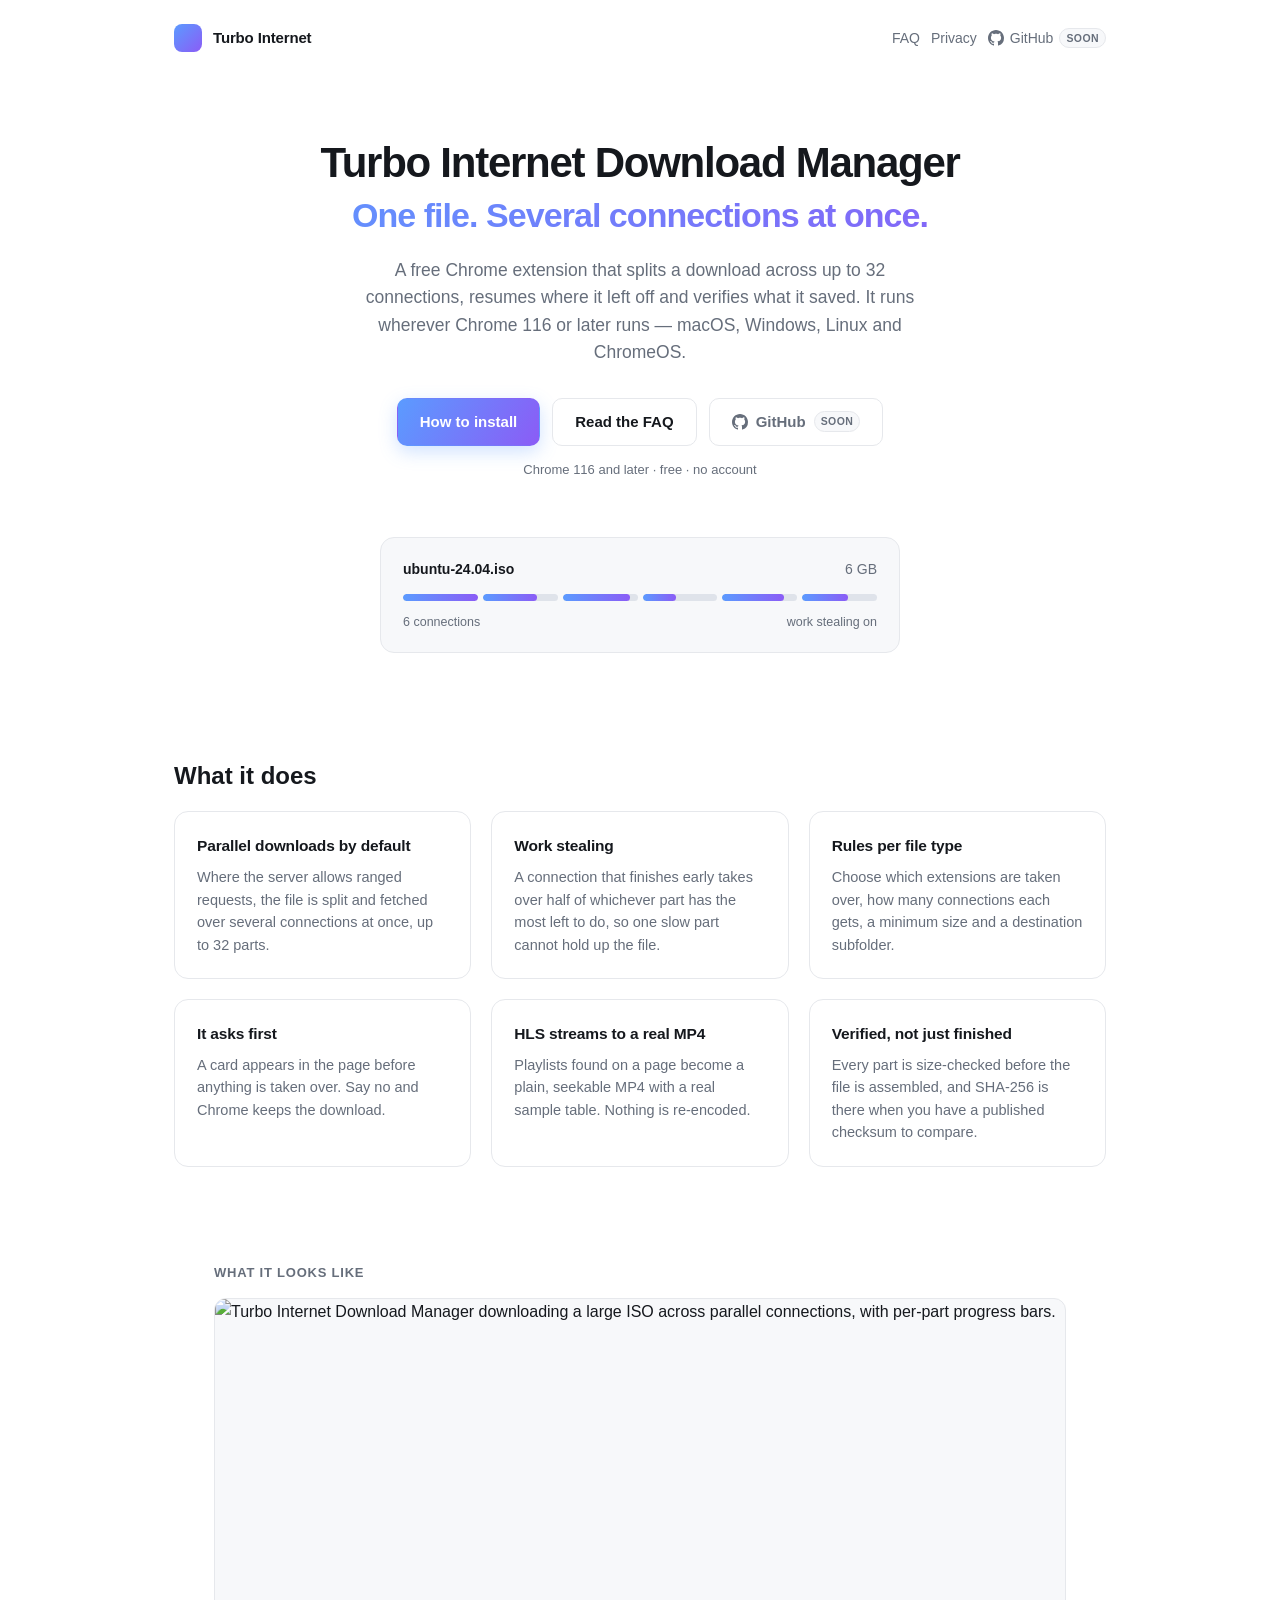
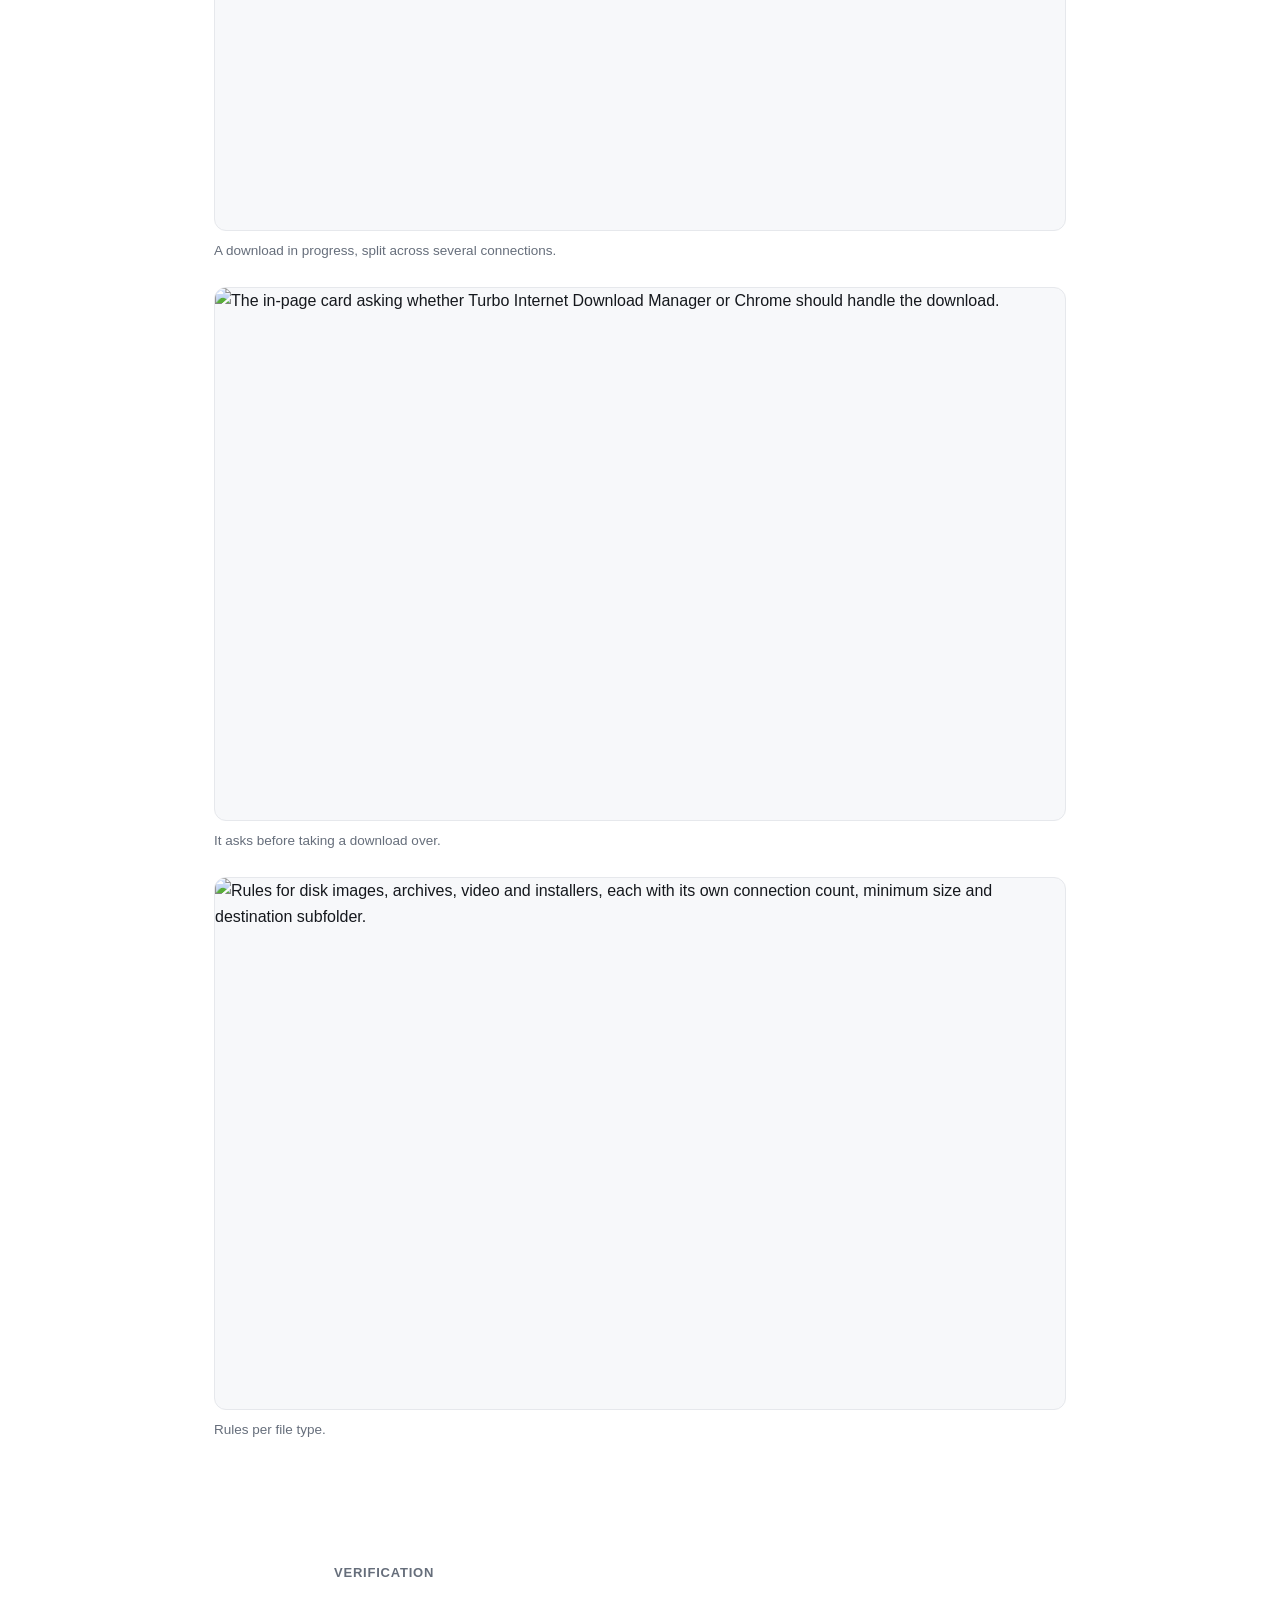
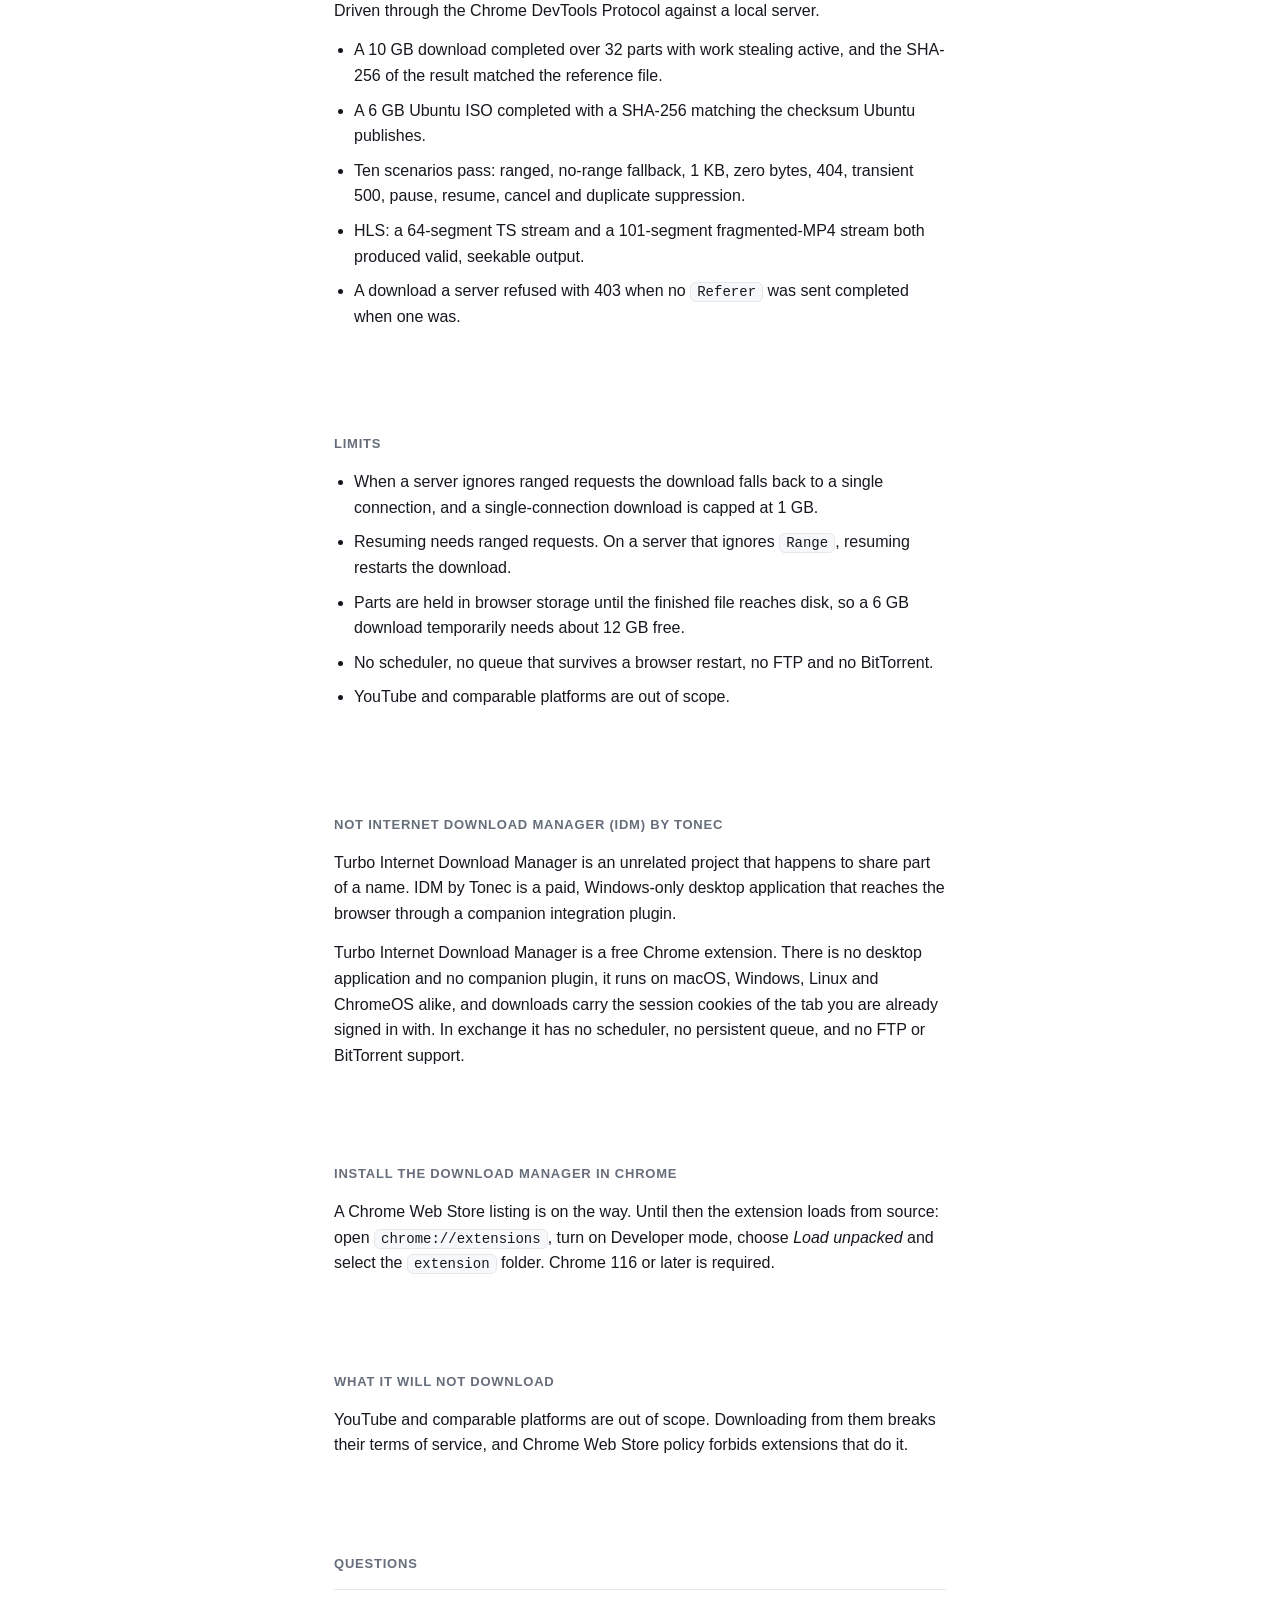
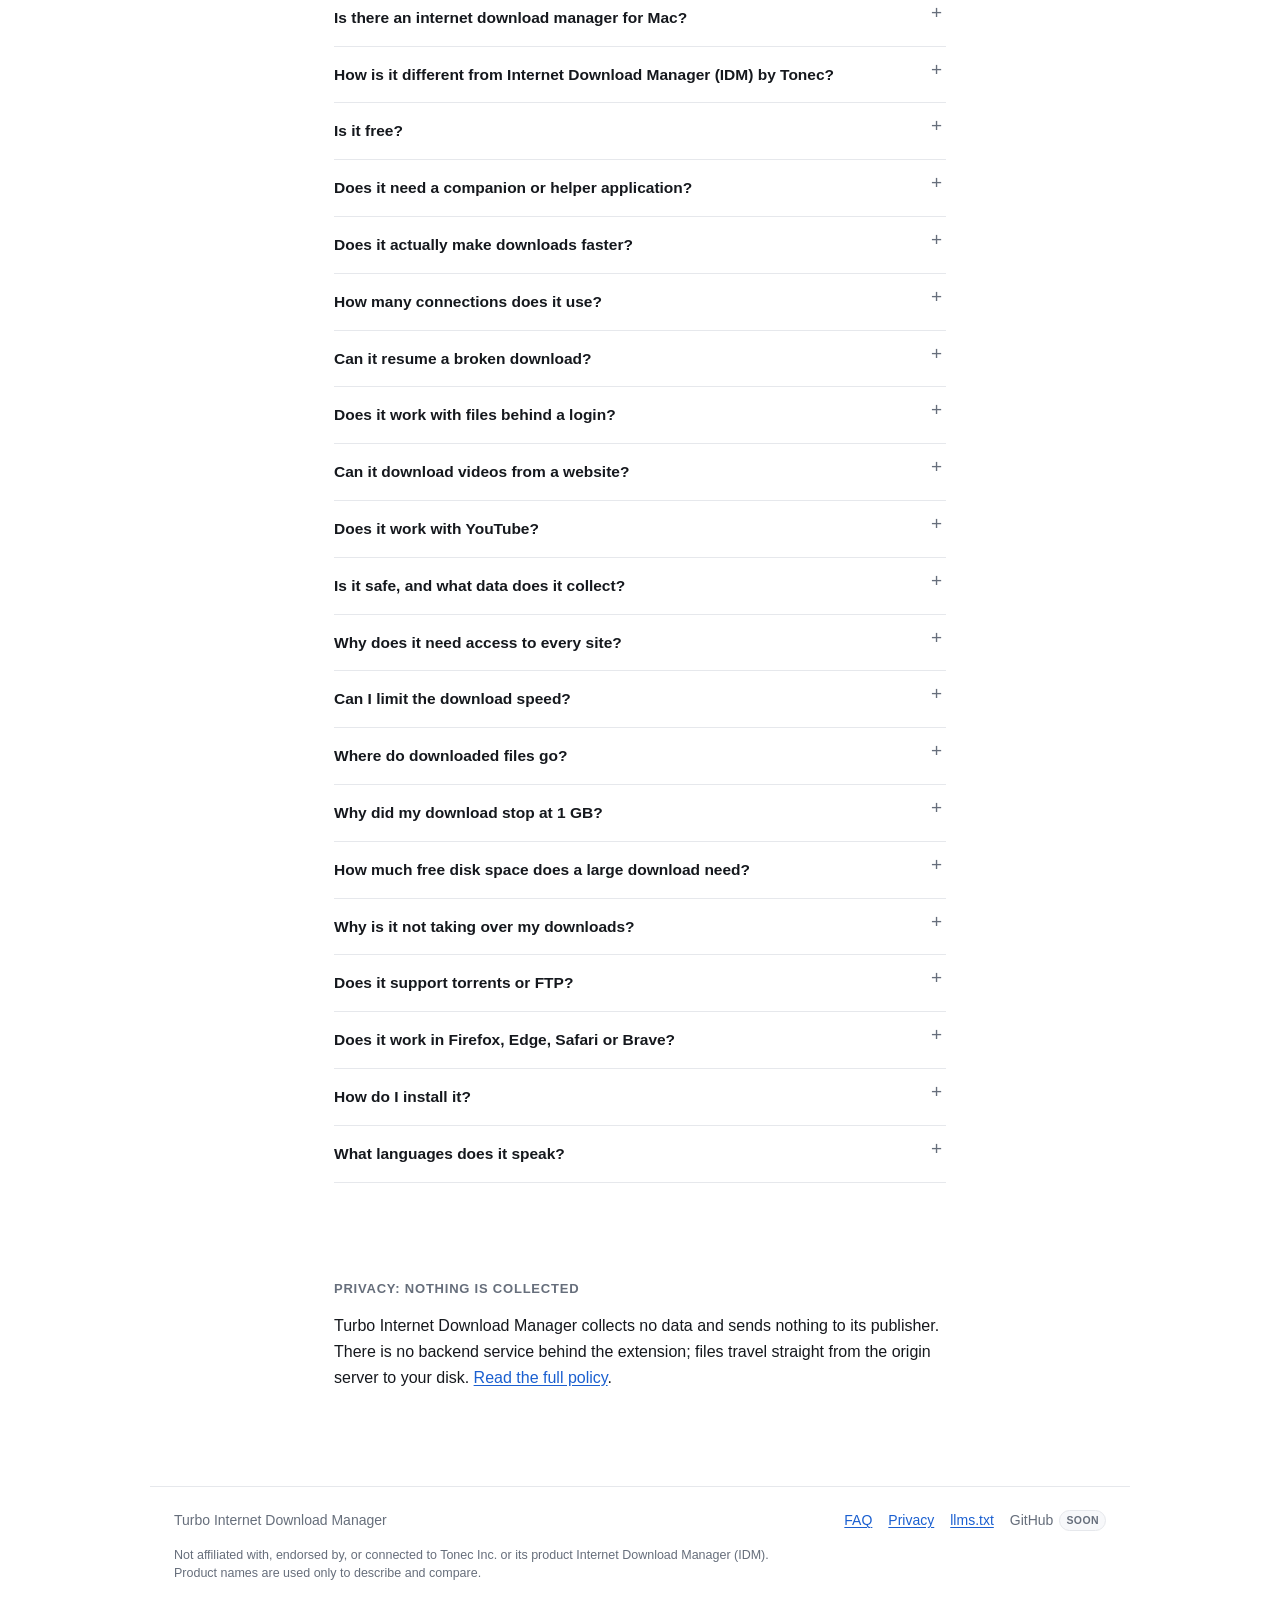
==== commit 64bd4c24: "site: show GitHub as coming soon The repository is still private, so nav, hero and footer carry a la" ====
--- a/site/index.html
+++ b/site/index.html
@@ -266,6 +266,7 @@
   <div class="spacer"></div>
   <a href="#faq">FAQ</a>
   <a href="/privacy">Privacy</a>
+  <span class="gh-soon" aria-disabled="true" title="The source code will be published on GitHub"><svg viewBox="0 0 16 16" aria-hidden="true" fill="currentColor"><path d="M8 0C3.58 0 0 3.58 0 8c0 3.54 2.29 6.53 5.47 7.59.4.07.55-.17.55-.38 0-.19-.01-.82-.01-1.49-2.01.37-2.53-.49-2.69-.94-.09-.23-.48-.94-.82-1.13-.28-.15-.68-.52-.01-.53.63-.01 1.08.58 1.23.82.72 1.21 1.87.87 2.33.66.07-.52.28-.87.51-1.07-1.78-.2-3.64-.89-3.64-3.95 0-.87.31-1.59.82-2.15-.08-.2-.36-1.02.08-2.12 0 0 .67-.21 2.2.82.64-.18 1.32-.27 2-.27.68 0 1.36.09 2 .27 1.53-1.04 2.2-.82 2.2-.82.44 1.1.16 1.92.08 2.12.51.56.82 1.27.82 2.15 0 3.07-1.87 3.75-3.65 3.95.29.25.54.73.54 1.48 0 1.07-.01 1.93-.01 2.2 0 .21.15.46.55.38A8.013 8.013 0 0016 8c0-4.42-3.58-8-8-8z"/></svg>GitHub <span class="soon-tag">soon</span></span>
 </nav>
 
 <main>
@@ -282,6 +283,7 @@
   <div class="cta">
     <a class="btn primary" href="#install">How to install</a>
     <a class="btn ghost" href="#faq">Read the FAQ</a>
+    <span class="btn ghost is-soon" aria-disabled="true" title="The source code will be published on GitHub"><svg viewBox="0 0 16 16" aria-hidden="true" fill="currentColor"><path d="M8 0C3.58 0 0 3.58 0 8c0 3.54 2.29 6.53 5.47 7.59.4.07.55-.17.55-.38 0-.19-.01-.82-.01-1.49-2.01.37-2.53-.49-2.69-.94-.09-.23-.48-.94-.82-1.13-.28-.15-.68-.52-.01-.53.63-.01 1.08.58 1.23.82.72 1.21 1.87.87 2.33.66.07-.52.28-.87.51-1.07-1.78-.2-3.64-.89-3.64-3.95 0-.87.31-1.59.82-2.15-.08-.2-.36-1.02.08-2.12 0 0 .67-.21 2.2.82.64-.18 1.32-.27 2-.27.68 0 1.36.09 2 .27 1.53-1.04 2.2-.82 2.2-.82.44 1.1.16 1.92.08 2.12.51.56.82 1.27.82 2.15 0 3.07-1.87 3.75-3.65 3.95.29.25.54.73.54 1.48 0 1.07-.01 1.93-.01 2.2 0 .21.15.46.55.38A8.013 8.013 0 0016 8c0-4.42-3.58-8-8-8z"/></svg>GitHub <span class="soon-tag">soon</span></span>
   </div>
   <p class="meta">Chrome 116 and later &middot; free &middot; no account</p>
 
@@ -519,6 +521,7 @@
     <a href="#faq">FAQ</a>
     <a href="/privacy">Privacy</a>
     <a href="/llms.txt">llms.txt</a>
+    <span class="gh-soon" aria-disabled="true">GitHub <span class="soon-tag">soon</span></span>
   </div>
   <p class="disclaimer">
     Not affiliated with, endorsed by, or connected to Tonec Inc. or its product
--- a/site/style.css
+++ b/site/style.css
@@ -174,3 +174,14 @@
   margin: 14px 0 0; font-size: 12.5px; line-height: 1.5; color: var(--dim);
   max-width: 620px;
 }
+
+/* --- GitHub, not yet public ------------------------------------------- */
+.gh-soon { display: inline-flex; align-items: center; gap: 6px; color: var(--dim); font-size: 14px; cursor: default; }
+.gh-soon svg, .btn svg { width: 16px; height: 16px; flex: 0 0 auto; }
+.soon-tag {
+  font-size: 10.5px; font-weight: 600; letter-spacing: .04em; text-transform: uppercase;
+  padding: 1px 6px; border-radius: 999px;
+  background: var(--panel); border: 1px solid var(--line); color: var(--dim);
+}
+.btn.is-soon { display: inline-flex; align-items: center; gap: 8px; color: var(--dim); cursor: default; }
+.btn.is-soon:hover { background: var(--bg); transform: none; }
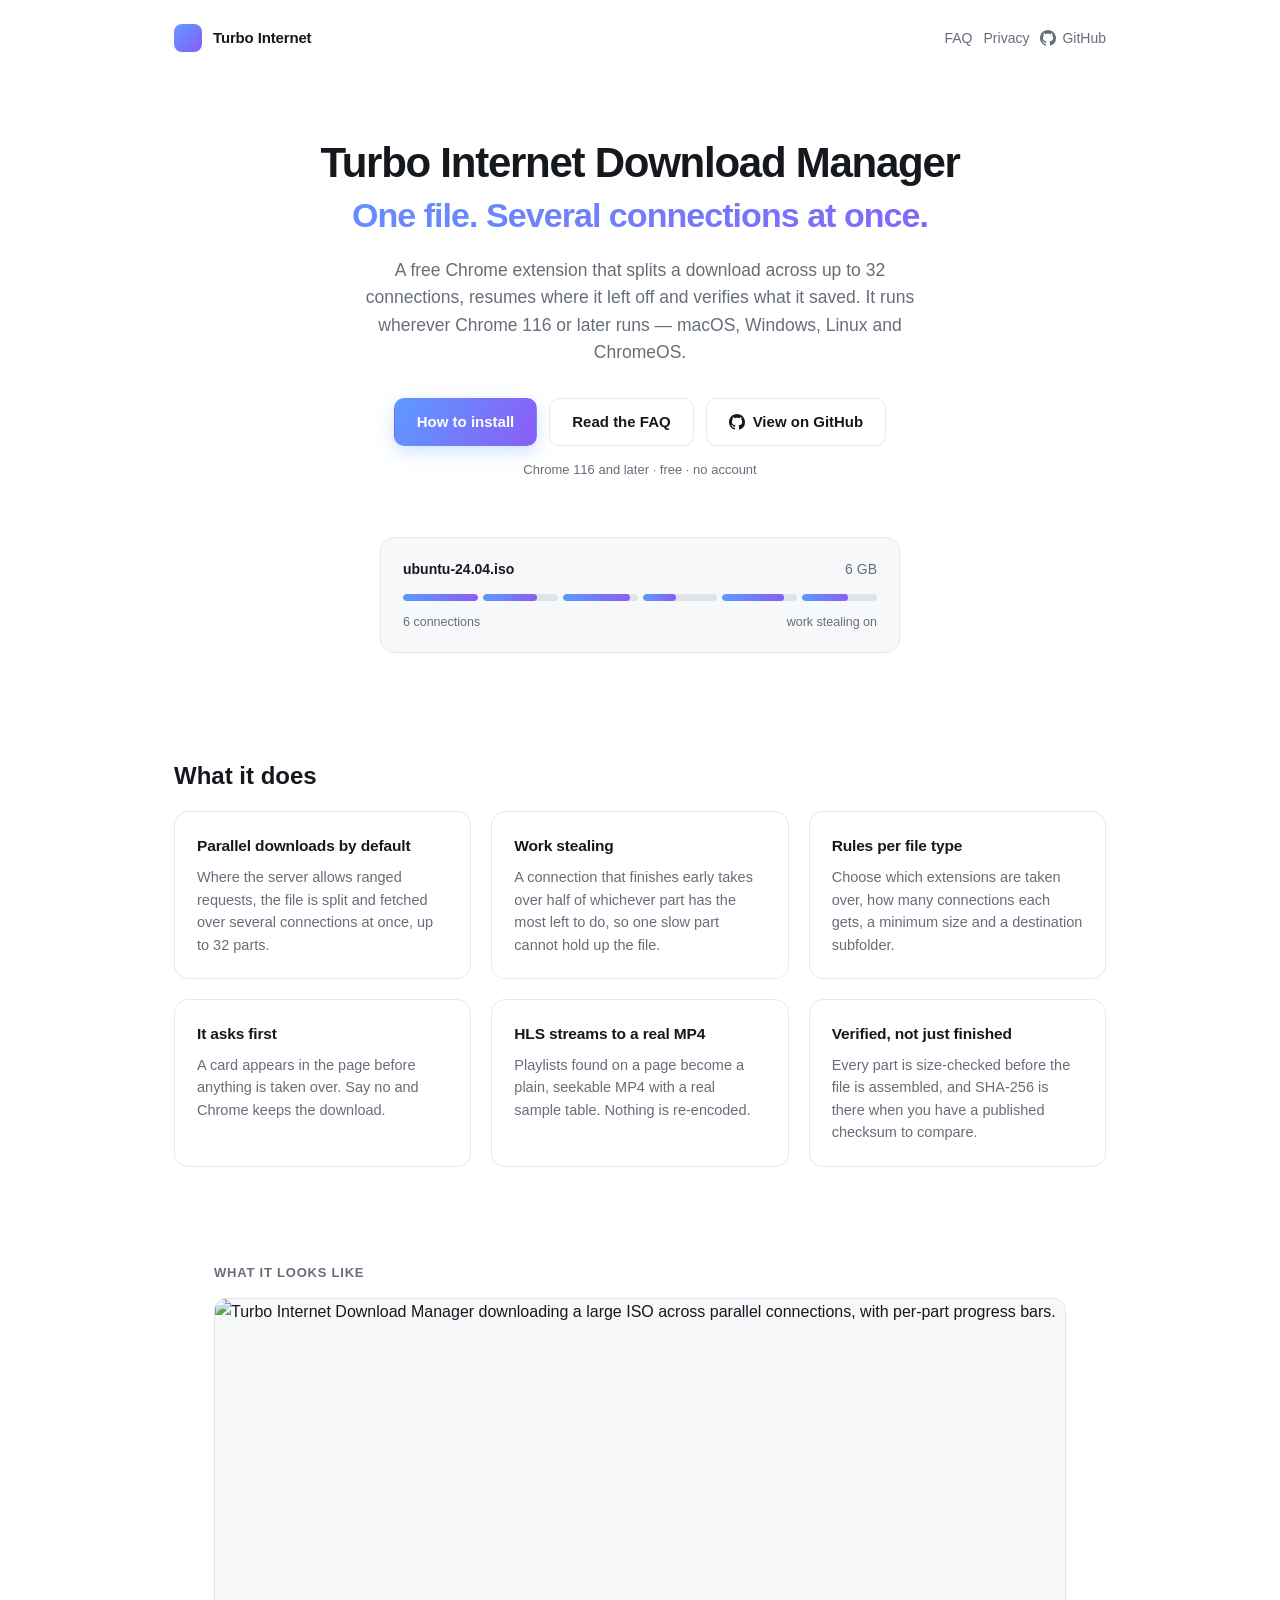
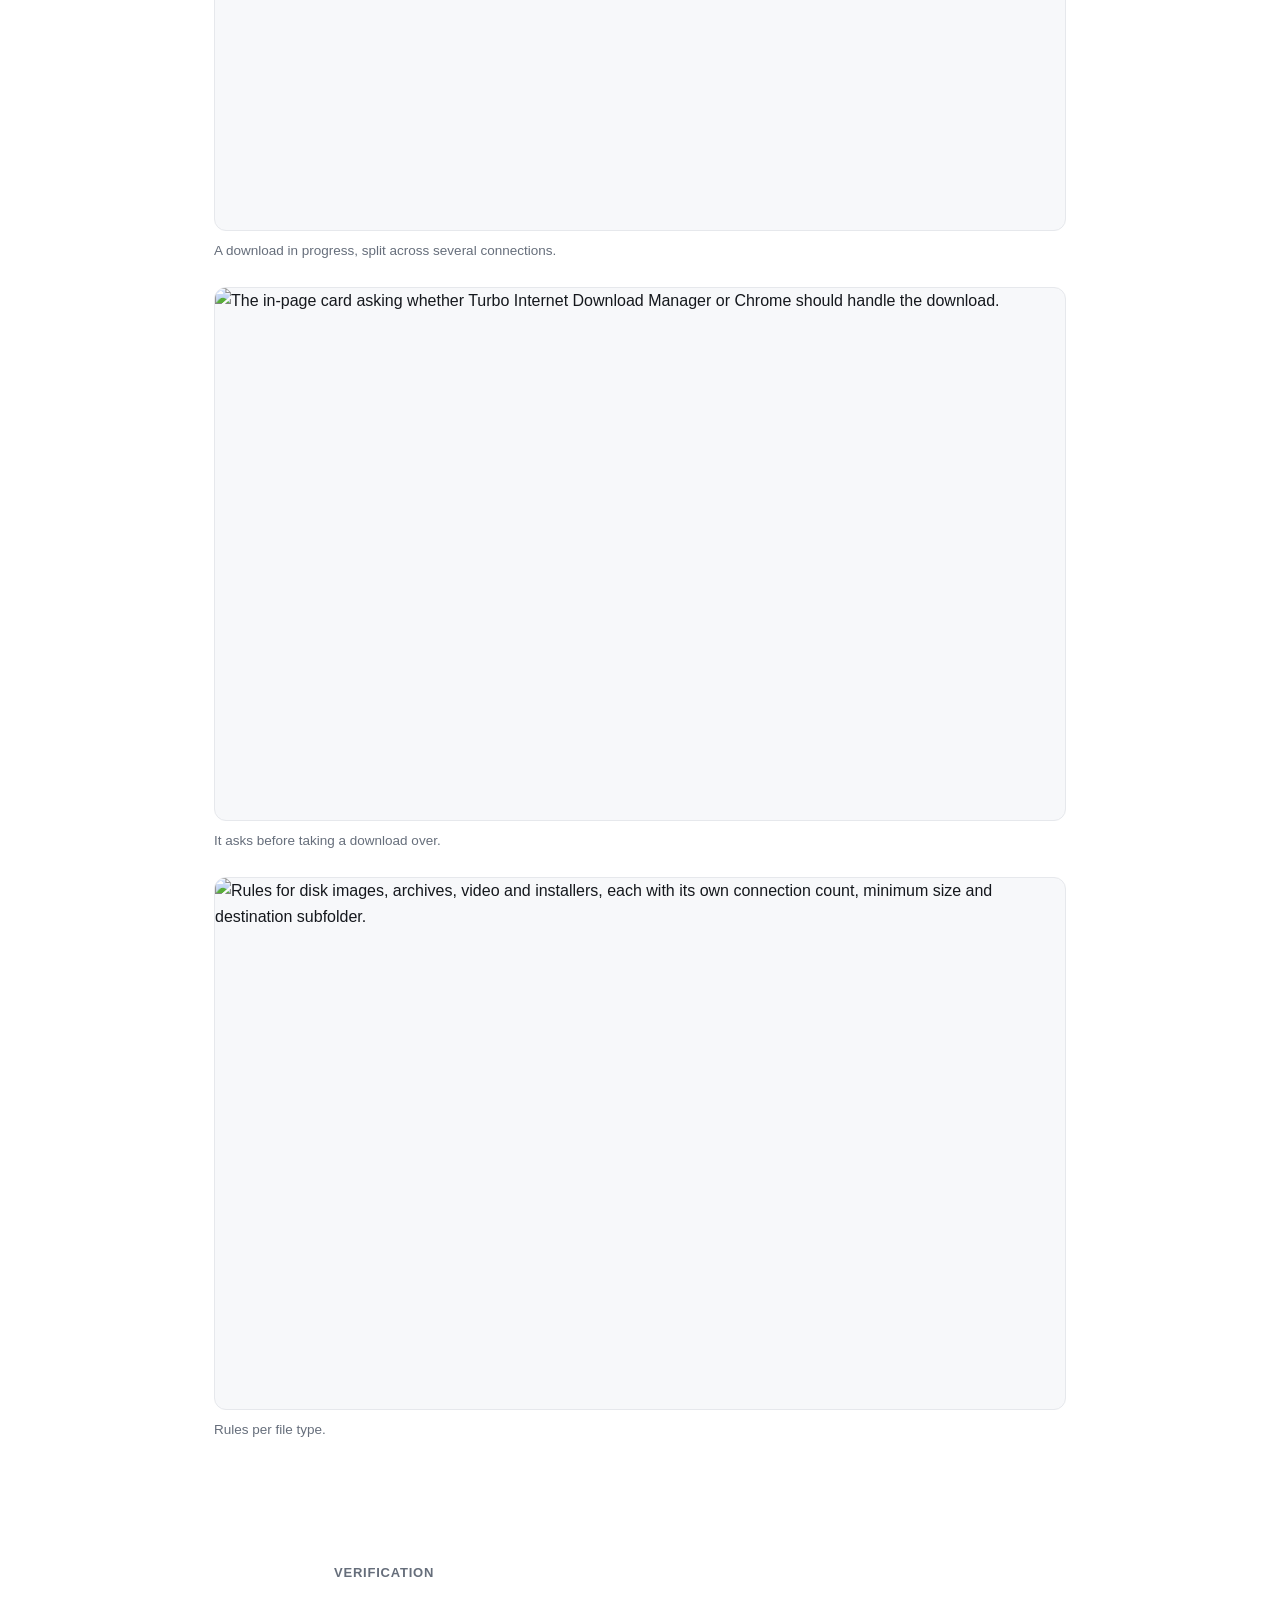
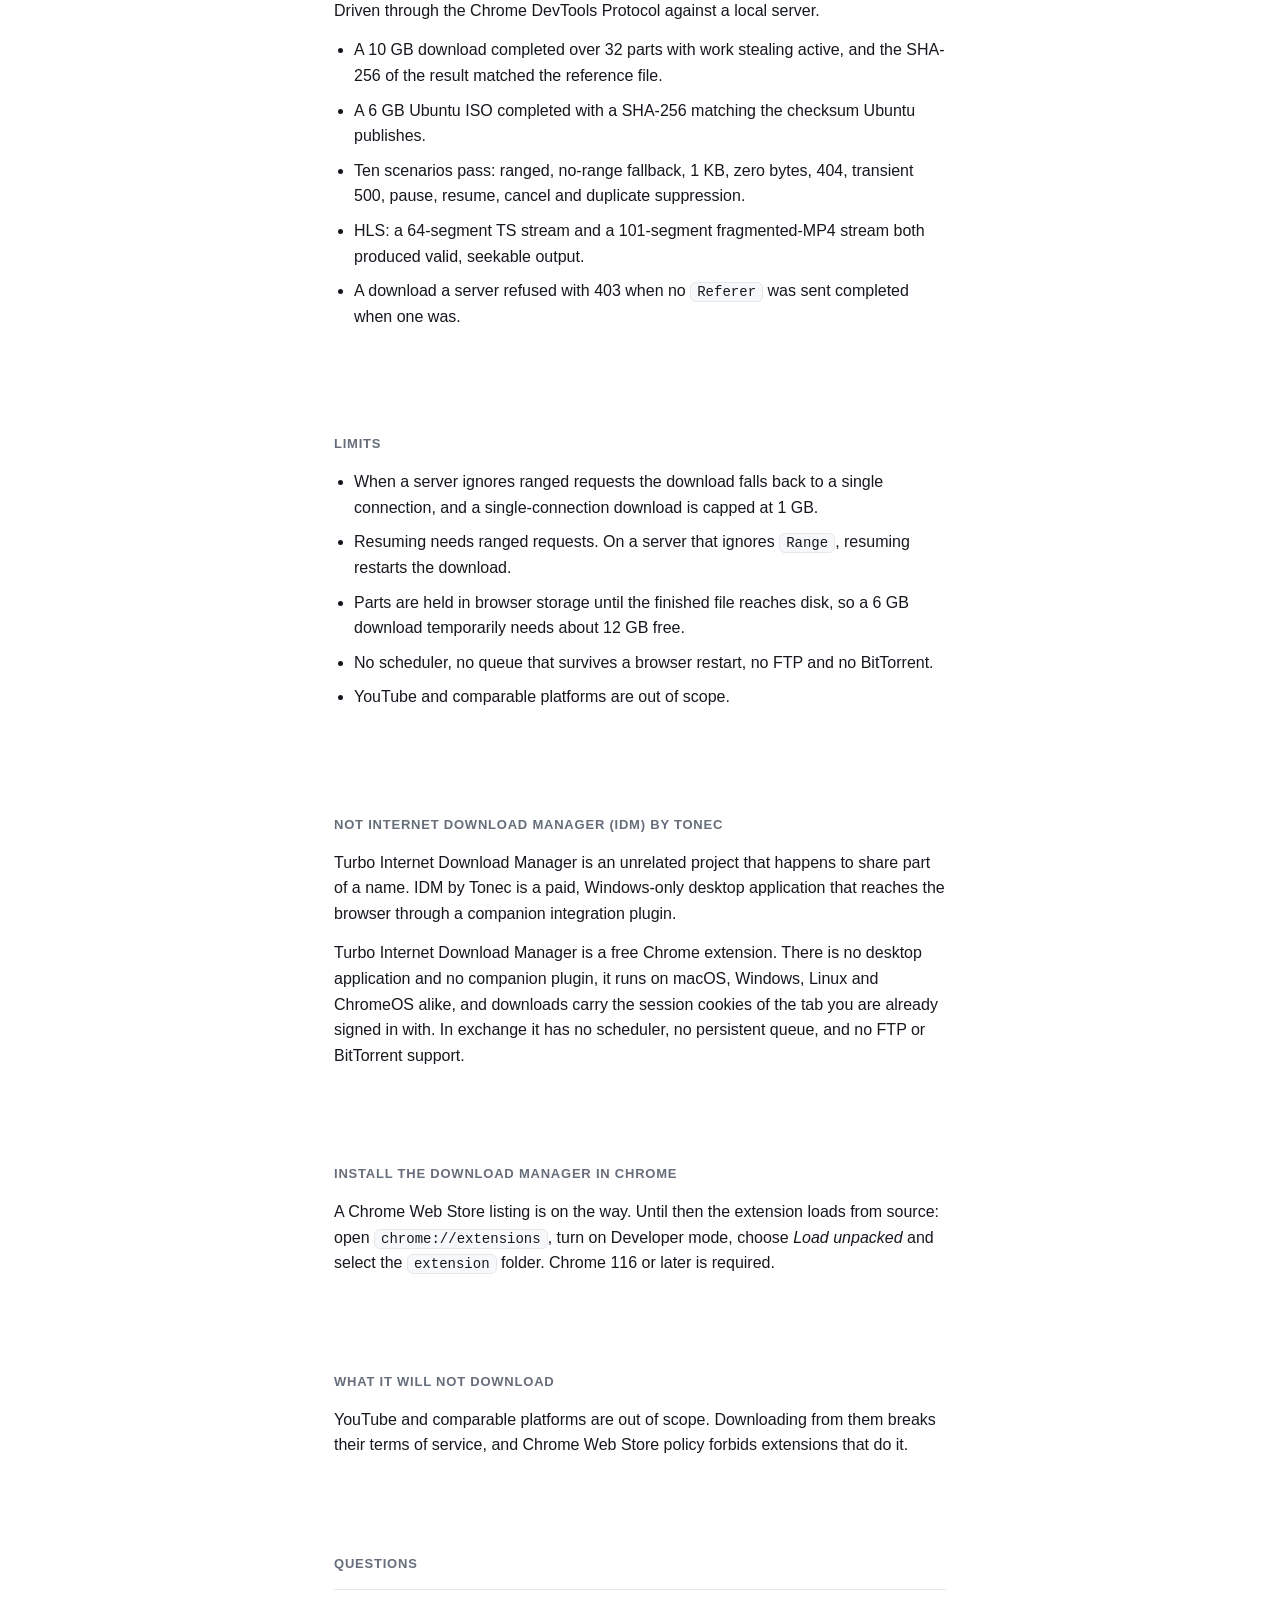
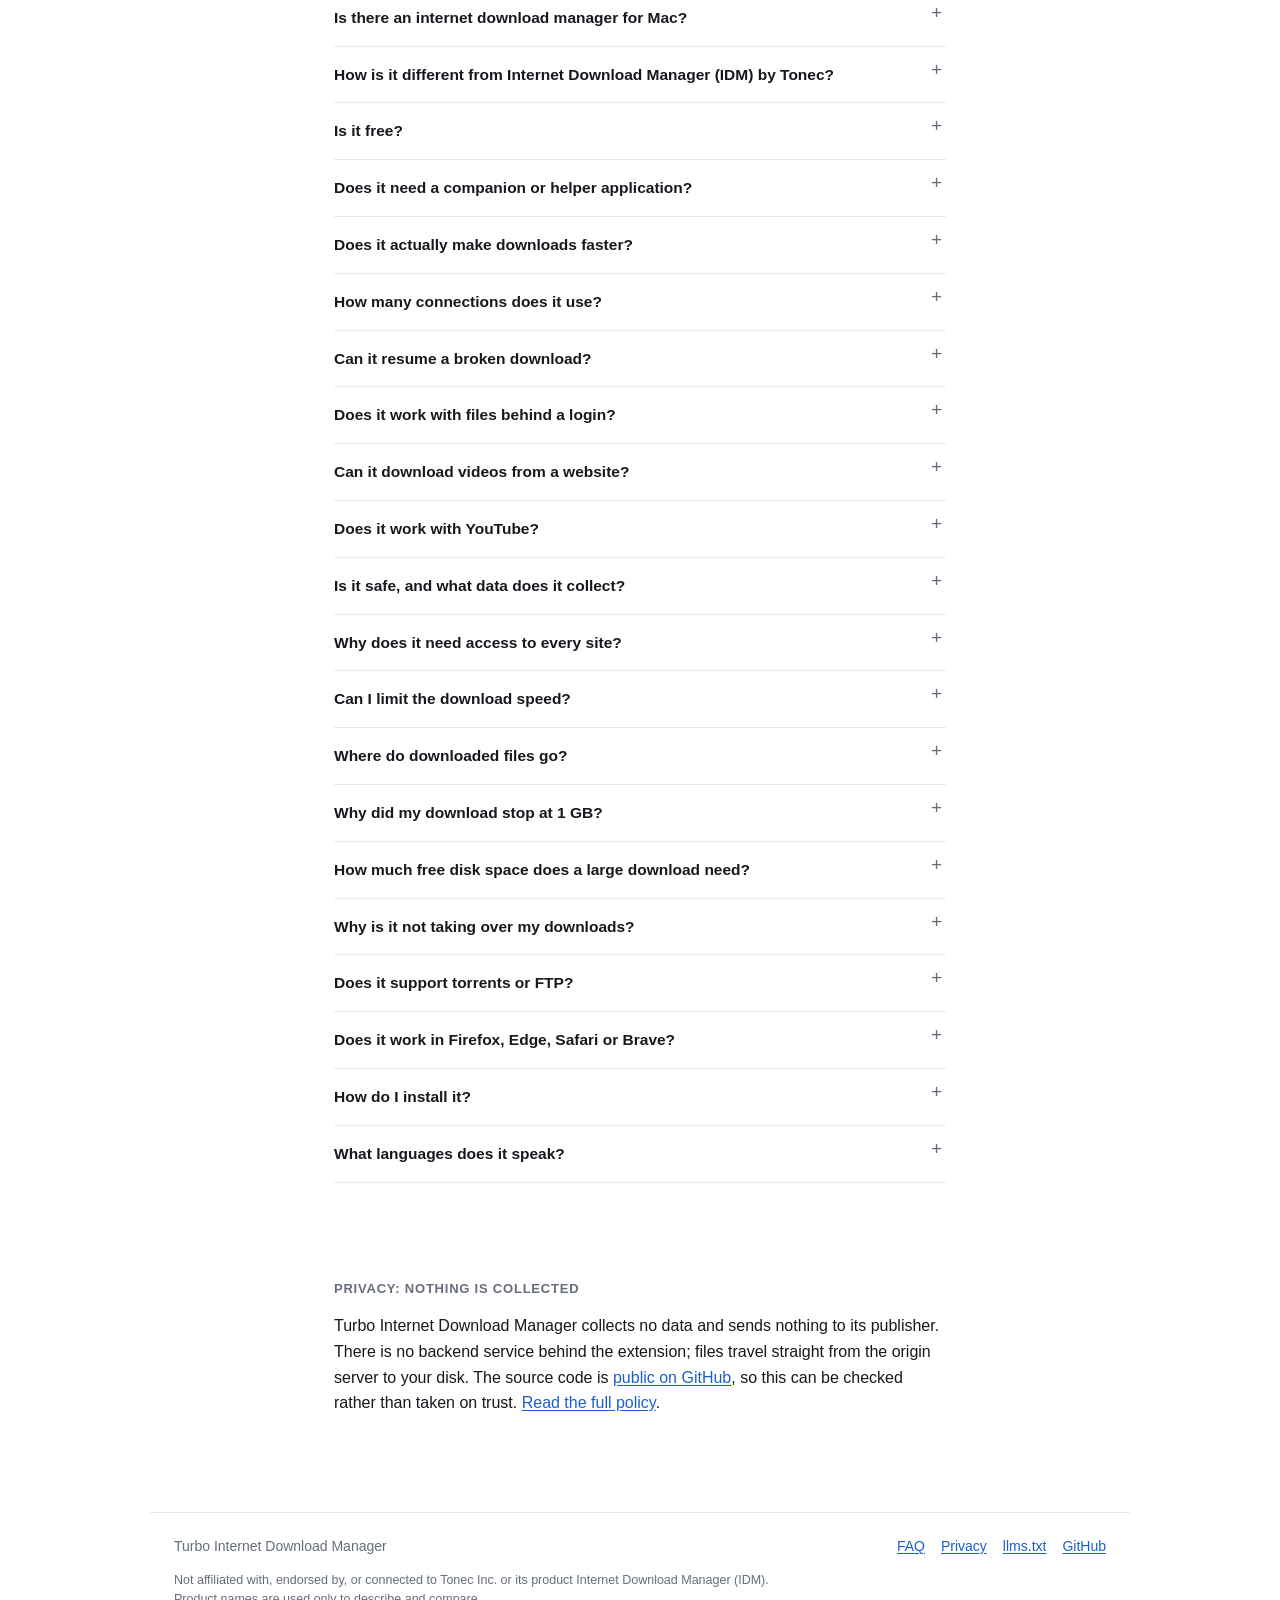
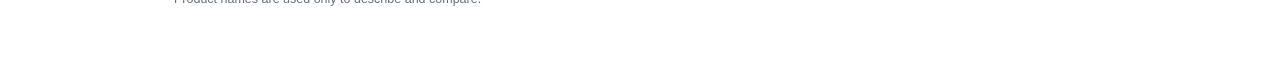
==== commit 41529e06: "site: link the public repository The repository is public now, so the "soon" labels in the nav, hero" ====
--- a/site/index.html
+++ b/site/index.html
@@ -34,7 +34,10 @@
       "name": "TurboInternet",
       "url": "https://turbointernet.com/",
       "email": "info@turbointernet.com",
-      "logo": "https://turbointernet.com/icon-512.png"
+      "logo": "https://turbointernet.com/icon-512.png",
+      "sameAs": [
+        "https://github.com/atillayurtseven/turbo_internet"
+      ]
     },
     {
       "@type": "WebSite",
@@ -79,6 +82,9 @@
         "Resume over HTTP Range with If-Range validation",
         "HLS download and remux to plain seekable MP4 without re-encoding",
         "Per-part size verification and optional SHA-256"
+      ],
+      "sameAs": [
+        "https://github.com/atillayurtseven/turbo_internet"
       ]
     },
     {
@@ -266,7 +272,7 @@
   <div class="spacer"></div>
   <a href="#faq">FAQ</a>
   <a href="/privacy">Privacy</a>
-  <span class="gh-soon" aria-disabled="true" title="The source code will be published on GitHub"><svg viewBox="0 0 16 16" aria-hidden="true" fill="currentColor"><path d="M8 0C3.58 0 0 3.58 0 8c0 3.54 2.29 6.53 5.47 7.59.4.07.55-.17.55-.38 0-.19-.01-.82-.01-1.49-2.01.37-2.53-.49-2.69-.94-.09-.23-.48-.94-.82-1.13-.28-.15-.68-.52-.01-.53.63-.01 1.08.58 1.23.82.72 1.21 1.87.87 2.33.66.07-.52.28-.87.51-1.07-1.78-.2-3.64-.89-3.64-3.95 0-.87.31-1.59.82-2.15-.08-.2-.36-1.02.08-2.12 0 0 .67-.21 2.2.82.64-.18 1.32-.27 2-.27.68 0 1.36.09 2 .27 1.53-1.04 2.2-.82 2.2-.82.44 1.1.16 1.92.08 2.12.51.56.82 1.27.82 2.15 0 3.07-1.87 3.75-3.65 3.95.29.25.54.73.54 1.48 0 1.07-.01 1.93-.01 2.2 0 .21.15.46.55.38A8.013 8.013 0 0016 8c0-4.42-3.58-8-8-8z"/></svg>GitHub <span class="soon-tag">soon</span></span>
+  <a class="gh" href="https://github.com/atillayurtseven/turbo_internet"><svg viewBox="0 0 16 16" aria-hidden="true" fill="currentColor"><path d="M8 0C3.58 0 0 3.58 0 8c0 3.54 2.29 6.53 5.47 7.59.4.07.55-.17.55-.38 0-.19-.01-.82-.01-1.49-2.01.37-2.53-.49-2.69-.94-.09-.23-.48-.94-.82-1.13-.28-.15-.68-.52-.01-.53.63-.01 1.08.58 1.23.82.72 1.21 1.87.87 2.33.66.07-.52.28-.87.51-1.07-1.78-.2-3.64-.89-3.64-3.95 0-.87.31-1.59.82-2.15-.08-.2-.36-1.02.08-2.12 0 0 .67-.21 2.2.82.64-.18 1.32-.27 2-.27.68 0 1.36.09 2 .27 1.53-1.04 2.2-.82 2.2-.82.44 1.1.16 1.92.08 2.12.51.56.82 1.27.82 2.15 0 3.07-1.87 3.75-3.65 3.95.29.25.54.73.54 1.48 0 1.07-.01 1.93-.01 2.2 0 .21.15.46.55.38A8.013 8.013 0 0016 8c0-4.42-3.58-8-8-8z"/></svg>GitHub</a>
 </nav>
 
 <main>
@@ -283,7 +289,7 @@
   <div class="cta">
     <a class="btn primary" href="#install">How to install</a>
     <a class="btn ghost" href="#faq">Read the FAQ</a>
-    <span class="btn ghost is-soon" aria-disabled="true" title="The source code will be published on GitHub"><svg viewBox="0 0 16 16" aria-hidden="true" fill="currentColor"><path d="M8 0C3.58 0 0 3.58 0 8c0 3.54 2.29 6.53 5.47 7.59.4.07.55-.17.55-.38 0-.19-.01-.82-.01-1.49-2.01.37-2.53-.49-2.69-.94-.09-.23-.48-.94-.82-1.13-.28-.15-.68-.52-.01-.53.63-.01 1.08.58 1.23.82.72 1.21 1.87.87 2.33.66.07-.52.28-.87.51-1.07-1.78-.2-3.64-.89-3.64-3.95 0-.87.31-1.59.82-2.15-.08-.2-.36-1.02.08-2.12 0 0 .67-.21 2.2.82.64-.18 1.32-.27 2-.27.68 0 1.36.09 2 .27 1.53-1.04 2.2-.82 2.2-.82.44 1.1.16 1.92.08 2.12.51.56.82 1.27.82 2.15 0 3.07-1.87 3.75-3.65 3.95.29.25.54.73.54 1.48 0 1.07-.01 1.93-.01 2.2 0 .21.15.46.55.38A8.013 8.013 0 0016 8c0-4.42-3.58-8-8-8z"/></svg>GitHub <span class="soon-tag">soon</span></span>
+    <a class="btn ghost gh" href="https://github.com/atillayurtseven/turbo_internet"><svg viewBox="0 0 16 16" aria-hidden="true" fill="currentColor"><path d="M8 0C3.58 0 0 3.58 0 8c0 3.54 2.29 6.53 5.47 7.59.4.07.55-.17.55-.38 0-.19-.01-.82-.01-1.49-2.01.37-2.53-.49-2.69-.94-.09-.23-.48-.94-.82-1.13-.28-.15-.68-.52-.01-.53.63-.01 1.08.58 1.23.82.72 1.21 1.87.87 2.33.66.07-.52.28-.87.51-1.07-1.78-.2-3.64-.89-3.64-3.95 0-.87.31-1.59.82-2.15-.08-.2-.36-1.02.08-2.12 0 0 .67-.21 2.2.82.64-.18 1.32-.27 2-.27.68 0 1.36.09 2 .27 1.53-1.04 2.2-.82 2.2-.82.44 1.1.16 1.92.08 2.12.51.56.82 1.27.82 2.15 0 3.07-1.87 3.75-3.65 3.95.29.25.54.73.54 1.48 0 1.07-.01 1.93-.01 2.2 0 .21.15.46.55.38A8.013 8.013 0 0016 8c0-4.42-3.58-8-8-8z"/></svg>View on GitHub</a>
   </div>
   <p class="meta">Chrome 116 and later &middot; free &middot; no account</p>
 
@@ -508,7 +514,9 @@
   <p>
     Turbo Internet Download Manager collects no data and sends nothing to its publisher. There is no
     backend service behind the extension; files travel straight from the origin
-    server to your disk. <a href="/privacy">Read the full policy</a>.
+    server to your disk. The source code is
+    <a href="https://github.com/atillayurtseven/turbo_internet">public on GitHub</a>, so this can be checked rather than
+    taken on trust. <a href="/privacy">Read the full policy</a>.
   </p>
 </section>
 
@@ -521,7 +529,7 @@
     <a href="#faq">FAQ</a>
     <a href="/privacy">Privacy</a>
     <a href="/llms.txt">llms.txt</a>
-    <span class="gh-soon" aria-disabled="true">GitHub <span class="soon-tag">soon</span></span>
+    <a href="https://github.com/atillayurtseven/turbo_internet">GitHub</a>
   </div>
   <p class="disclaimer">
     Not affiliated with, endorsed by, or connected to Tonec Inc. or its product
--- a/site/style.css
+++ b/site/style.css
@@ -175,13 +175,7 @@
   max-width: 620px;
 }
 
-/* --- GitHub, not yet public ------------------------------------------- */
-.gh-soon { display: inline-flex; align-items: center; gap: 6px; color: var(--dim); font-size: 14px; cursor: default; }
-.gh-soon svg, .btn svg { width: 16px; height: 16px; flex: 0 0 auto; }
-.soon-tag {
-  font-size: 10.5px; font-weight: 600; letter-spacing: .04em; text-transform: uppercase;
-  padding: 1px 6px; border-radius: 999px;
-  background: var(--panel); border: 1px solid var(--line); color: var(--dim);
-}
-.btn.is-soon { display: inline-flex; align-items: center; gap: 8px; color: var(--dim); cursor: default; }
-.btn.is-soon:hover { background: var(--bg); transform: none; }
+/* --- GitHub ----------------------------------------------------------- */
+.gh { display: inline-flex; align-items: center; gap: 6px; }
+.gh svg { width: 16px; height: 16px; flex: 0 0 auto; }
+.btn.gh { gap: 8px; }
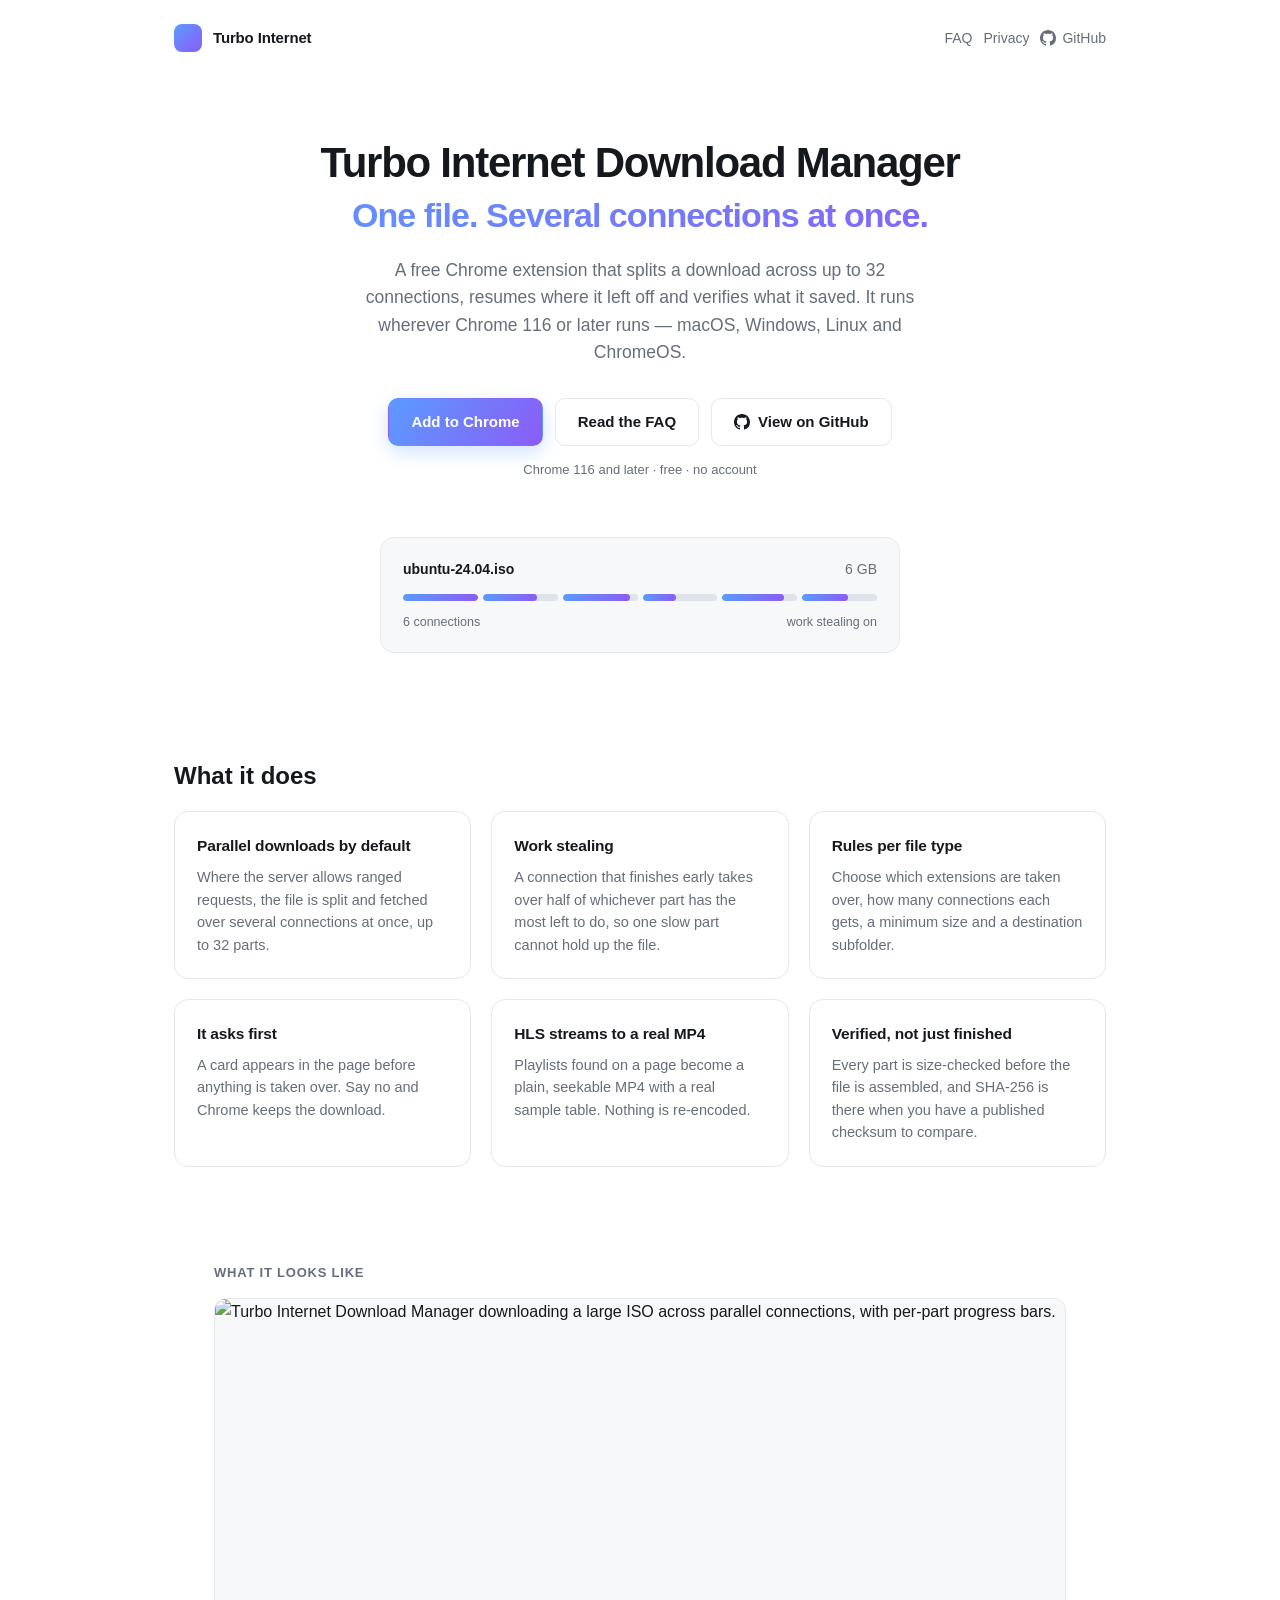
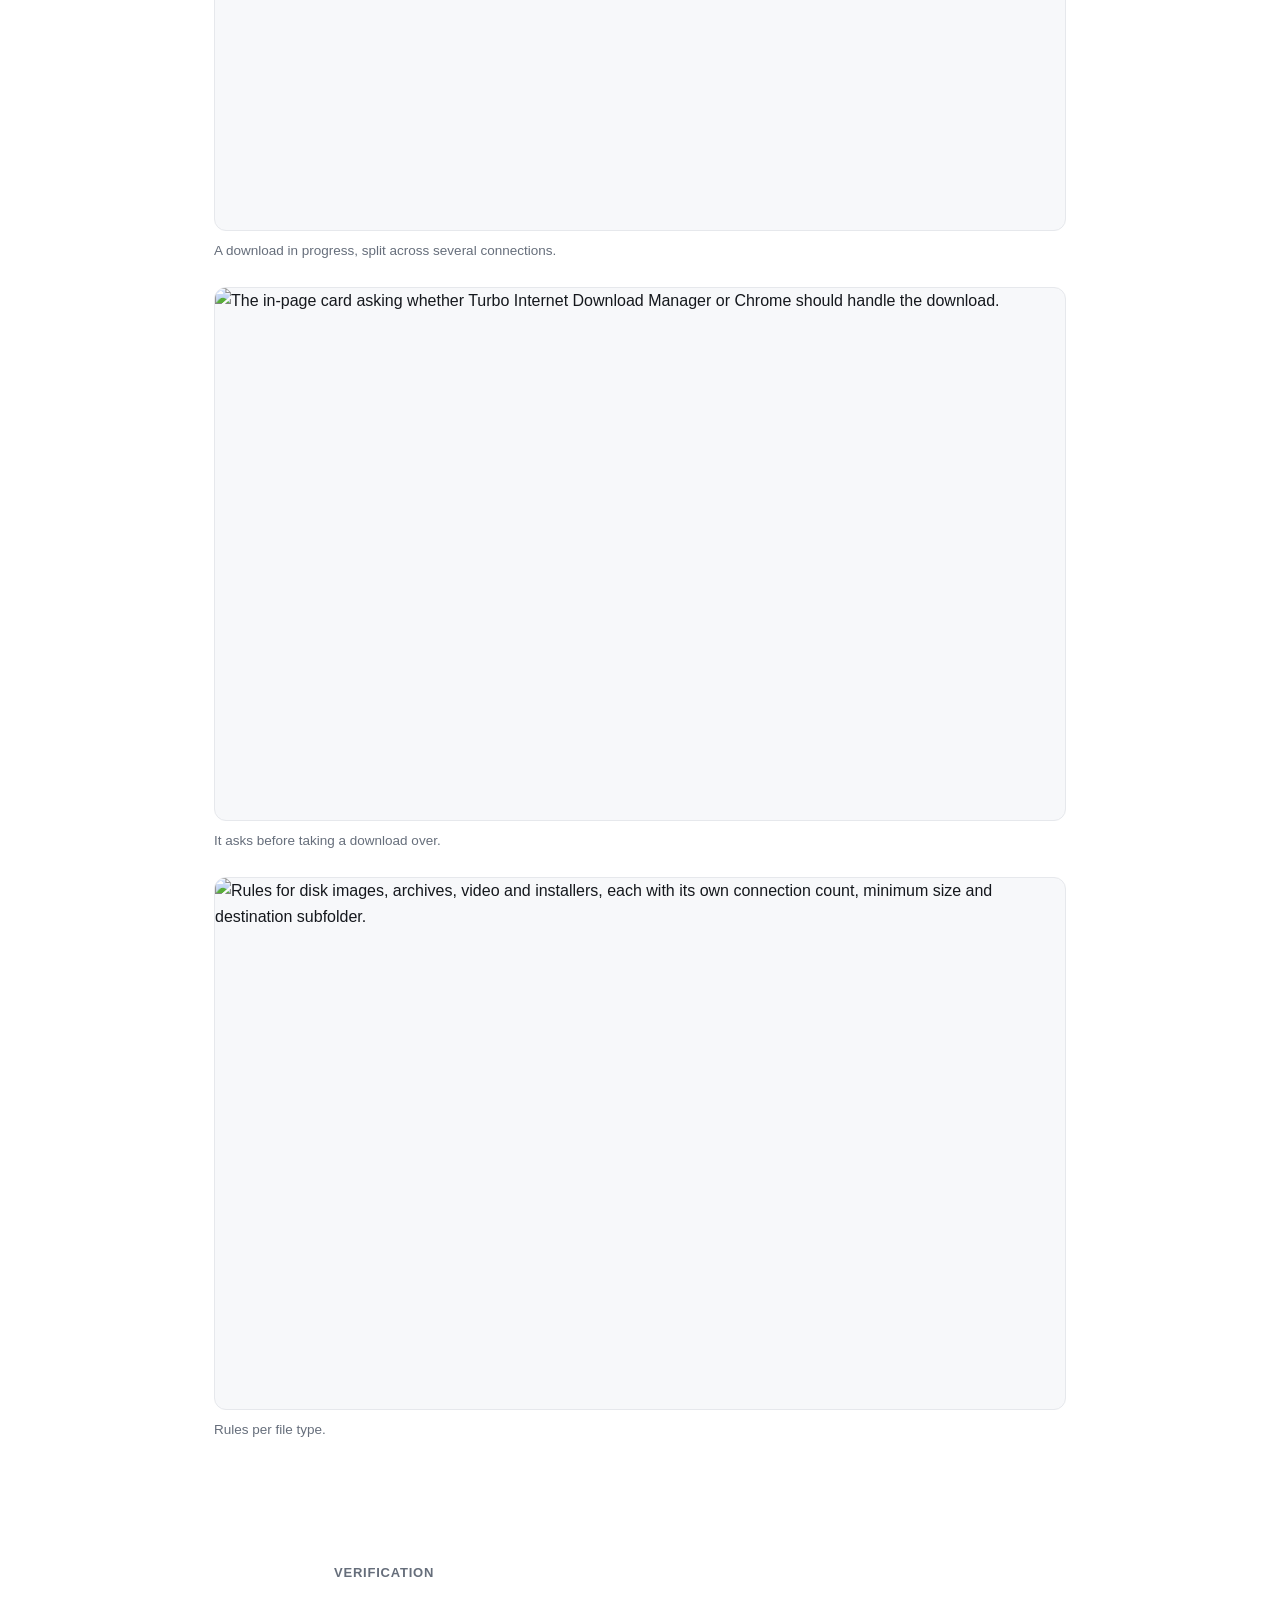
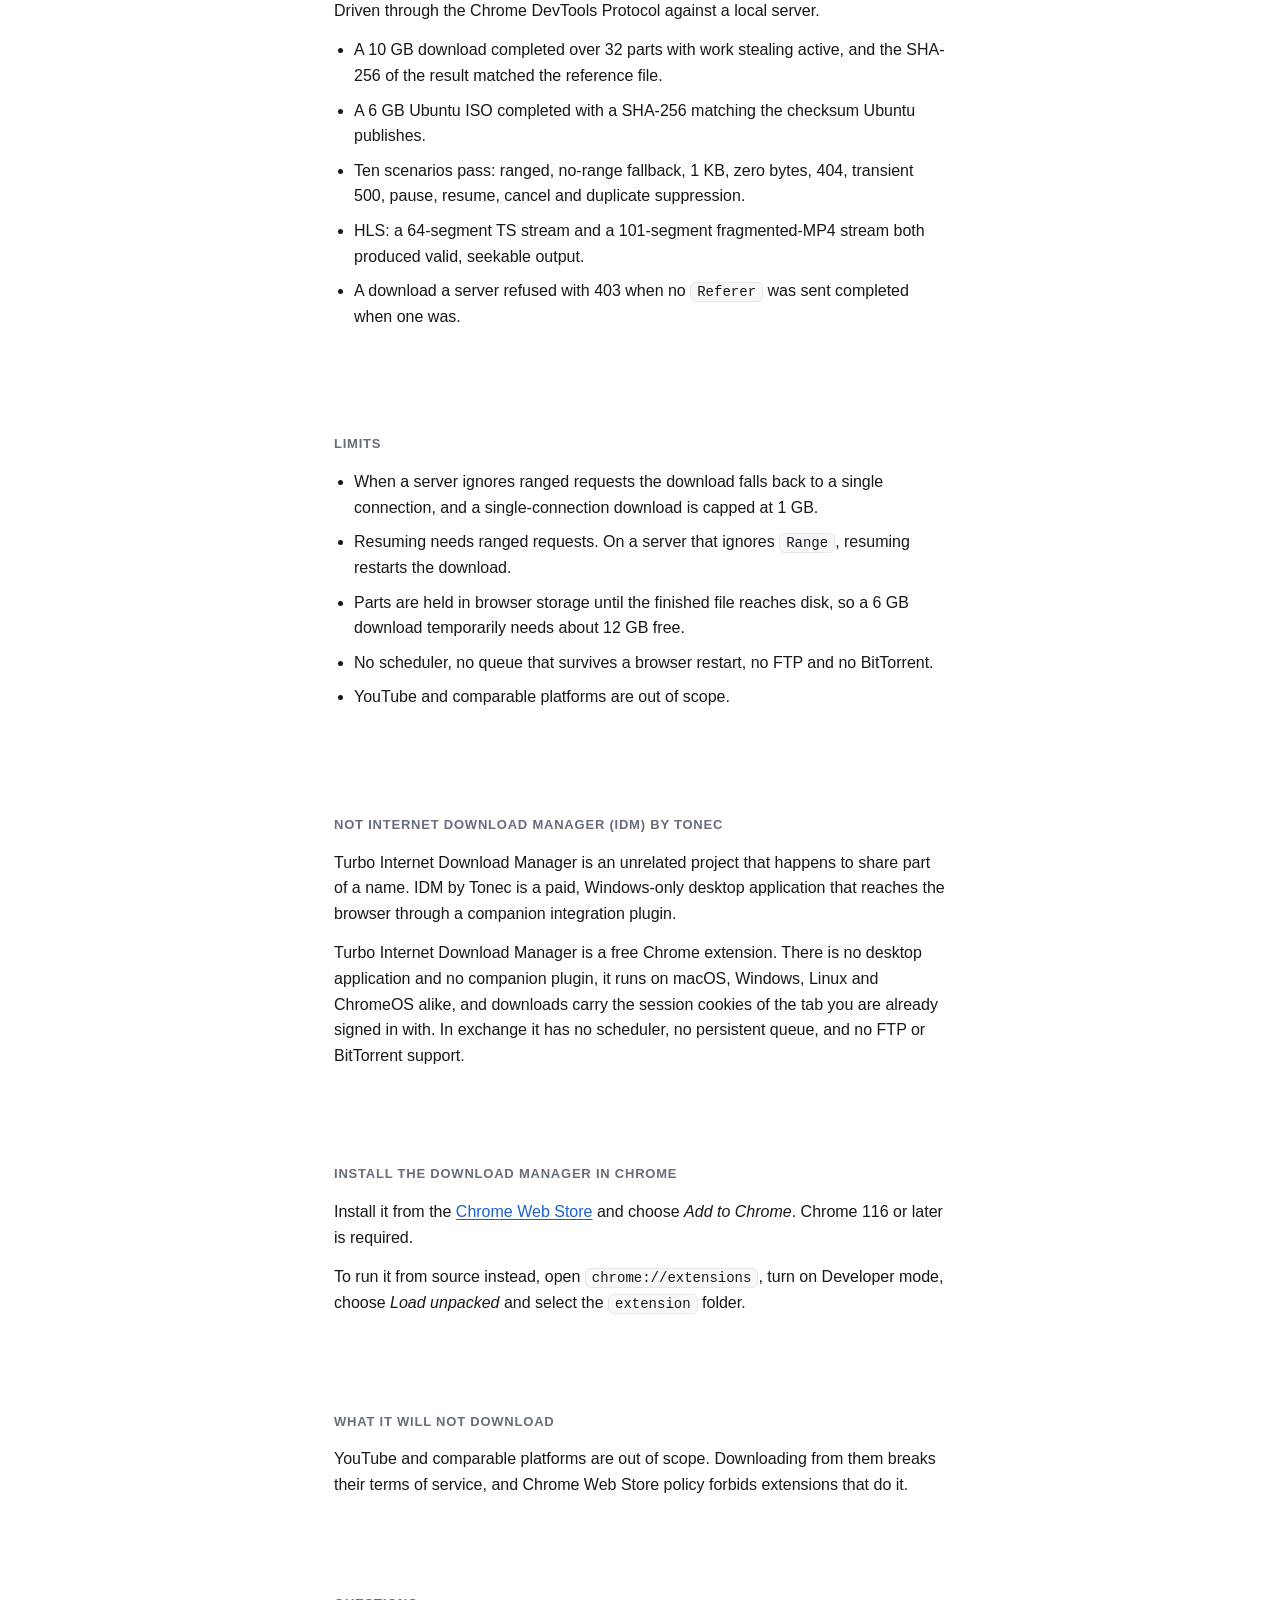
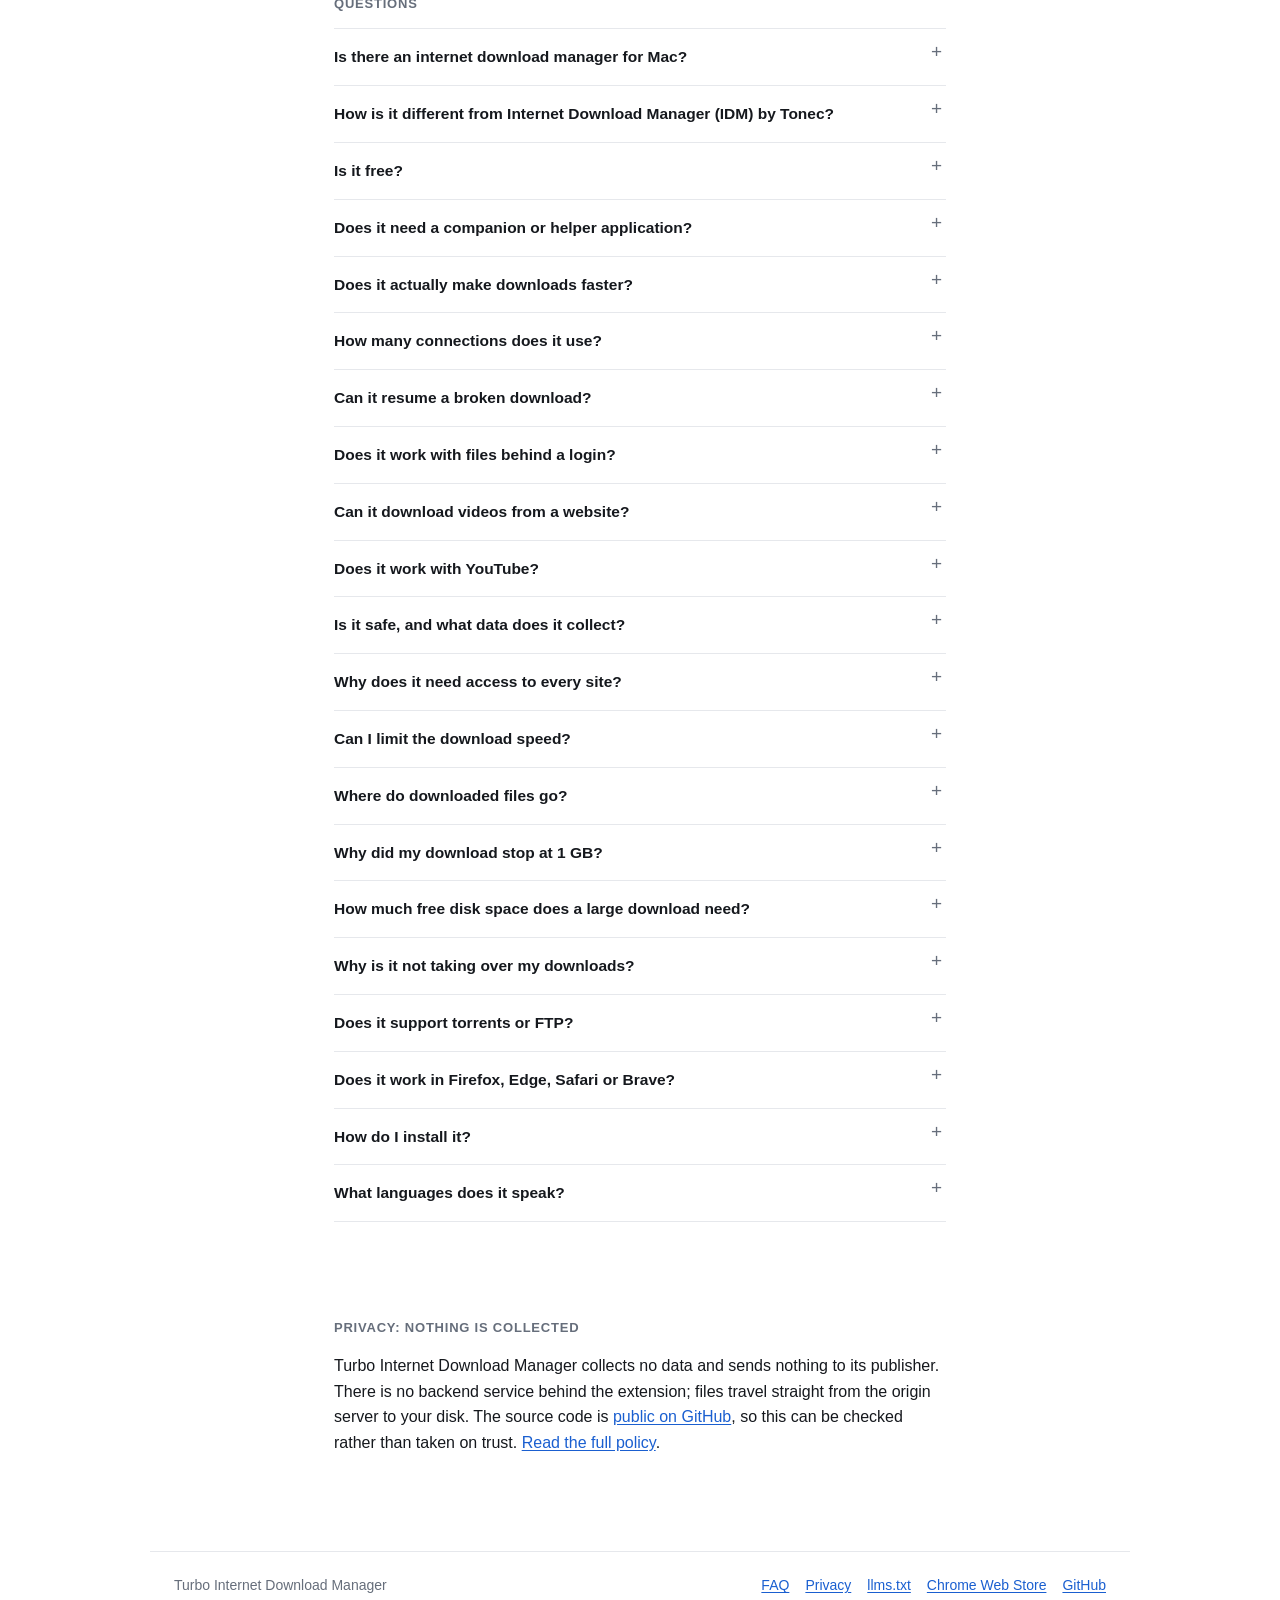
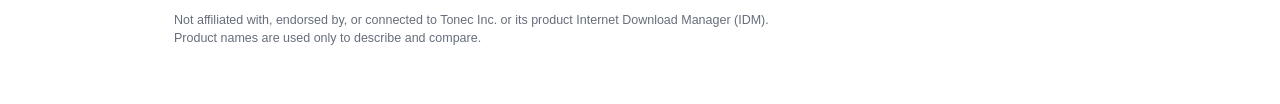
==== commit c4d271eb: "Link the Chrome Web Store listing; note the repo is built with Claude Co-Authored-By: Claude Opus 5 " ====
--- a/site/index.html
+++ b/site/index.html
@@ -22,7 +22,7 @@
 <link rel="apple-touch-icon" href="/icon-192.png" />
 <meta name="theme-color" content="#5b9bff" />
 <link rel="alternate" type="text/plain" title="llms.txt" href="/llms.txt" />
-<link rel="stylesheet" href="style.css" />
+<link rel="stylesheet" href="style.css?v=2" />
 
 <script type="application/ld+json">
 {
@@ -36,7 +36,7 @@
       "email": "info@turbointernet.com",
       "logo": "https://turbointernet.com/icon-512.png",
       "sameAs": [
-        "https://github.com/atillayurtseven/turbo_internet"
+        "https://github.com/atillayurtseven/turbo-internet-download-manager"
       ]
     },
     {
@@ -74,6 +74,8 @@
         "@id": "https://turbointernet.com/#publisher"
       },
       "privacyPolicy": "https://turbointernet.com/privacy",
+      "installUrl": "https://chromewebstore.google.com/detail/turbo-internet-download-m/hekigdjjbhdnjmlhdjpmbbnkbmeniemd",
+      "downloadUrl": "https://chromewebstore.google.com/detail/turbo-internet-download-m/hekigdjjbhdnjmlhdjpmbbnkbmeniemd",
       "featureList": [
         "Parallel segmented downloading over up to 32 connections",
         "Work stealing between connections",
@@ -84,7 +86,8 @@
         "Per-part size verification and optional SHA-256"
       ],
       "sameAs": [
-        "https://github.com/atillayurtseven/turbo_internet"
+        "https://chromewebstore.google.com/detail/turbo-internet-download-m/hekigdjjbhdnjmlhdjpmbbnkbmeniemd",
+        "https://github.com/atillayurtseven/turbo-internet-download-manager"
       ]
     },
     {
@@ -248,7 +251,7 @@
           "name": "How do I install it?",
           "acceptedAnswer": {
             "@type": "Answer",
-            "text": "A Chrome Web Store listing is on the way. Until then it loads from source: open chrome://extensions, turn on Developer mode, choose Load unpacked and select the extension folder. Chrome 116 or later is required."
+            "text": "Install it from the Chrome Web Store at https://chromewebstore.google.com/detail/turbo-internet-download-m/hekigdjjbhdnjmlhdjpmbbnkbmeniemd and choose Add to Chrome. Chrome 116 or later is required. To run it from source instead, open chrome://extensions, turn on Developer mode, choose Load unpacked and select the extension folder."
           }
         },
         {
@@ -272,7 +275,7 @@
   <div class="spacer"></div>
   <a href="#faq">FAQ</a>
   <a href="/privacy">Privacy</a>
-  <a class="gh" href="https://github.com/atillayurtseven/turbo_internet"><svg viewBox="0 0 16 16" aria-hidden="true" fill="currentColor"><path d="M8 0C3.58 0 0 3.58 0 8c0 3.54 2.29 6.53 5.47 7.59.4.07.55-.17.55-.38 0-.19-.01-.82-.01-1.49-2.01.37-2.53-.49-2.69-.94-.09-.23-.48-.94-.82-1.13-.28-.15-.68-.52-.01-.53.63-.01 1.08.58 1.23.82.72 1.21 1.87.87 2.33.66.07-.52.28-.87.51-1.07-1.78-.2-3.64-.89-3.64-3.95 0-.87.31-1.59.82-2.15-.08-.2-.36-1.02.08-2.12 0 0 .67-.21 2.2.82.64-.18 1.32-.27 2-.27.68 0 1.36.09 2 .27 1.53-1.04 2.2-.82 2.2-.82.44 1.1.16 1.92.08 2.12.51.56.82 1.27.82 2.15 0 3.07-1.87 3.75-3.65 3.95.29.25.54.73.54 1.48 0 1.07-.01 1.93-.01 2.2 0 .21.15.46.55.38A8.013 8.013 0 0016 8c0-4.42-3.58-8-8-8z"/></svg>GitHub</a>
+  <a class="gh" href="https://github.com/atillayurtseven/turbo-internet-download-manager"><svg viewBox="0 0 16 16" aria-hidden="true" fill="currentColor"><path d="M8 0C3.58 0 0 3.58 0 8c0 3.54 2.29 6.53 5.47 7.59.4.07.55-.17.55-.38 0-.19-.01-.82-.01-1.49-2.01.37-2.53-.49-2.69-.94-.09-.23-.48-.94-.82-1.13-.28-.15-.68-.52-.01-.53.63-.01 1.08.58 1.23.82.72 1.21 1.87.87 2.33.66.07-.52.28-.87.51-1.07-1.78-.2-3.64-.89-3.64-3.95 0-.87.31-1.59.82-2.15-.08-.2-.36-1.02.08-2.12 0 0 .67-.21 2.2.82.64-.18 1.32-.27 2-.27.68 0 1.36.09 2 .27 1.53-1.04 2.2-.82 2.2-.82.44 1.1.16 1.92.08 2.12.51.56.82 1.27.82 2.15 0 3.07-1.87 3.75-3.65 3.95.29.25.54.73.54 1.48 0 1.07-.01 1.93-.01 2.2 0 .21.15.46.55.38A8.013 8.013 0 0016 8c0-4.42-3.58-8-8-8z"/></svg>GitHub</a>
 </nav>
 
 <main>
@@ -287,9 +290,9 @@
   </p>
 
   <div class="cta">
-    <a class="btn primary" href="#install">How to install</a>
+    <a class="btn primary" href="https://chromewebstore.google.com/detail/turbo-internet-download-m/hekigdjjbhdnjmlhdjpmbbnkbmeniemd">Add to Chrome</a>
     <a class="btn ghost" href="#faq">Read the FAQ</a>
-    <a class="btn ghost gh" href="https://github.com/atillayurtseven/turbo_internet"><svg viewBox="0 0 16 16" aria-hidden="true" fill="currentColor"><path d="M8 0C3.58 0 0 3.58 0 8c0 3.54 2.29 6.53 5.47 7.59.4.07.55-.17.55-.38 0-.19-.01-.82-.01-1.49-2.01.37-2.53-.49-2.69-.94-.09-.23-.48-.94-.82-1.13-.28-.15-.68-.52-.01-.53.63-.01 1.08.58 1.23.82.72 1.21 1.87.87 2.33.66.07-.52.28-.87.51-1.07-1.78-.2-3.64-.89-3.64-3.95 0-.87.31-1.59.82-2.15-.08-.2-.36-1.02.08-2.12 0 0 .67-.21 2.2.82.64-.18 1.32-.27 2-.27.68 0 1.36.09 2 .27 1.53-1.04 2.2-.82 2.2-.82.44 1.1.16 1.92.08 2.12.51.56.82 1.27.82 2.15 0 3.07-1.87 3.75-3.65 3.95.29.25.54.73.54 1.48 0 1.07-.01 1.93-.01 2.2 0 .21.15.46.55.38A8.013 8.013 0 0016 8c0-4.42-3.58-8-8-8z"/></svg>View on GitHub</a>
+    <a class="btn ghost gh" href="https://github.com/atillayurtseven/turbo-internet-download-manager"><svg viewBox="0 0 16 16" aria-hidden="true" fill="currentColor"><path d="M8 0C3.58 0 0 3.58 0 8c0 3.54 2.29 6.53 5.47 7.59.4.07.55-.17.55-.38 0-.19-.01-.82-.01-1.49-2.01.37-2.53-.49-2.69-.94-.09-.23-.48-.94-.82-1.13-.28-.15-.68-.52-.01-.53.63-.01 1.08.58 1.23.82.72 1.21 1.87.87 2.33.66.07-.52.28-.87.51-1.07-1.78-.2-3.64-.89-3.64-3.95 0-.87.31-1.59.82-2.15-.08-.2-.36-1.02.08-2.12 0 0 .67-.21 2.2.82.64-.18 1.32-.27 2-.27.68 0 1.36.09 2 .27 1.53-1.04 2.2-.82 2.2-.82.44 1.1.16 1.92.08 2.12.51.56.82 1.27.82 2.15 0 3.07-1.87 3.75-3.65 3.95.29.25.54.73.54 1.48 0 1.07-.01 1.93-.01 2.2 0 .21.15.46.55.38A8.013 8.013 0 0016 8c0-4.42-3.58-8-8-8z"/></svg>View on GitHub</a>
   </div>
   <p class="meta">Chrome 116 and later &middot; free &middot; no account</p>
 
@@ -405,10 +408,14 @@
 <section class="section" id="install" aria-labelledby="install-h">
   <h2 id="install-h">Install the download manager in Chrome</h2>
   <p>
-    A Chrome Web Store listing is on the way. Until then the extension loads
-    from source: open <code>chrome://extensions</code>, turn on Developer mode,
-    choose <em>Load unpacked</em> and select the <code>extension</code> folder.
-    Chrome 116 or later is required.
+    Install it from the
+    <a href="https://chromewebstore.google.com/detail/turbo-internet-download-m/hekigdjjbhdnjmlhdjpmbbnkbmeniemd">Chrome Web Store</a>
+    and choose <em>Add to Chrome</em>. Chrome 116 or later is required.
+  </p>
+  <p>
+    To run it from source instead, open <code>chrome://extensions</code>, turn
+    on Developer mode, choose <em>Load unpacked</em> and select the
+    <code>extension</code> folder.
   </p>
 </section>
 
@@ -501,7 +508,7 @@
       </details>
       <details class="qa">
         <summary><h3>How do I install it?</h3></summary>
-        <p>A Chrome Web Store listing is on the way. Until then it loads from source: open chrome://extensions, turn on Developer mode, choose Load unpacked and select the extension folder. Chrome 116 or later is required.</p>
+        <p>Install it from the <a href="https://chromewebstore.google.com/detail/turbo-internet-download-m/hekigdjjbhdnjmlhdjpmbbnkbmeniemd">Chrome Web Store</a> and choose Add to Chrome. Chrome 116 or later is required. To run it from source instead, open chrome://extensions, turn on Developer mode, choose Load unpacked and select the extension folder.</p>
       </details>
       <details class="qa">
         <summary><h3>What languages does it speak?</h3></summary>
@@ -515,7 +522,7 @@
     Turbo Internet Download Manager collects no data and sends nothing to its publisher. There is no
     backend service behind the extension; files travel straight from the origin
     server to your disk. The source code is
-    <a href="https://github.com/atillayurtseven/turbo_internet">public on GitHub</a>, so this can be checked rather than
+    <a href="https://github.com/atillayurtseven/turbo-internet-download-manager">public on GitHub</a>, so this can be checked rather than
     taken on trust. <a href="/privacy">Read the full policy</a>.
   </p>
 </section>
@@ -529,7 +536,8 @@
     <a href="#faq">FAQ</a>
     <a href="/privacy">Privacy</a>
     <a href="/llms.txt">llms.txt</a>
-    <a href="https://github.com/atillayurtseven/turbo_internet">GitHub</a>
+    <a href="https://chromewebstore.google.com/detail/turbo-internet-download-m/hekigdjjbhdnjmlhdjpmbbnkbmeniemd">Chrome Web Store</a>
+    <a href="https://github.com/atillayurtseven/turbo-internet-download-manager">GitHub</a>
   </div>
   <p class="disclaimer">
     Not affiliated with, endorsed by, or connected to Tonec Inc. or its product
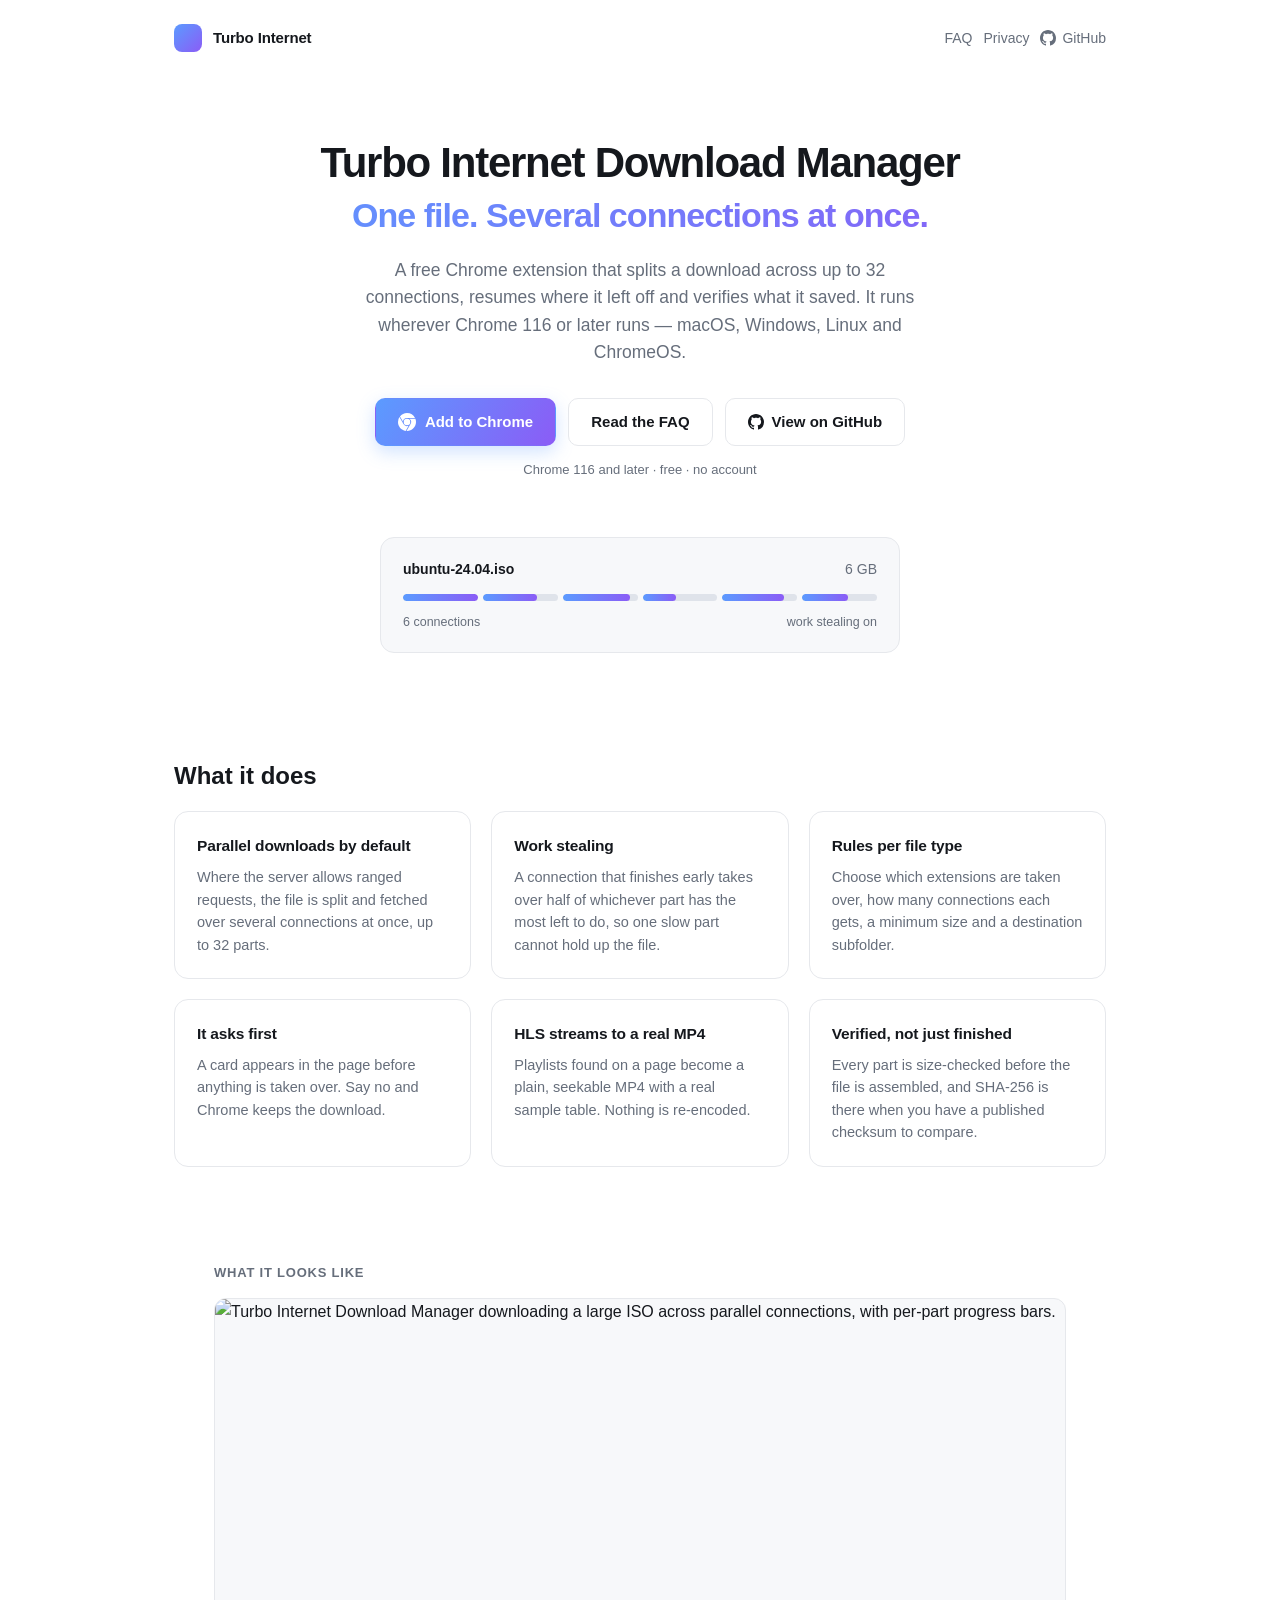
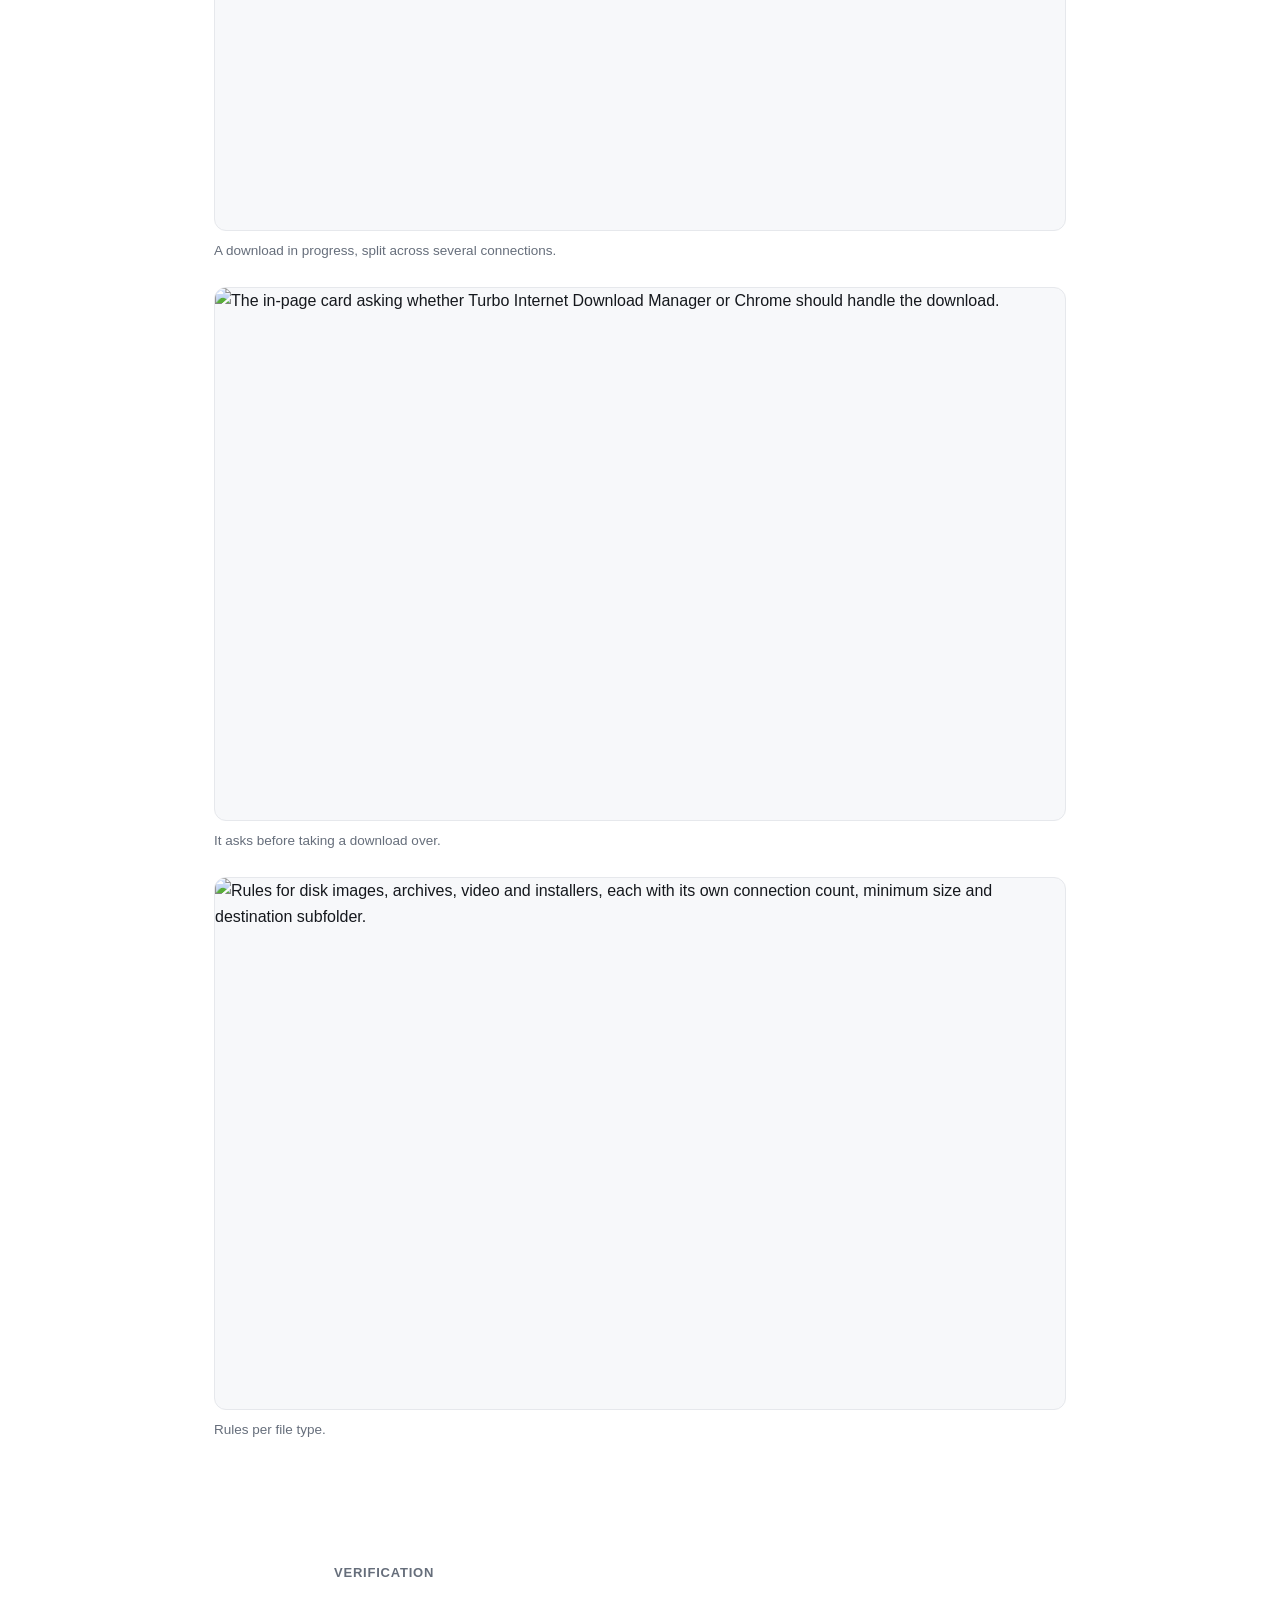
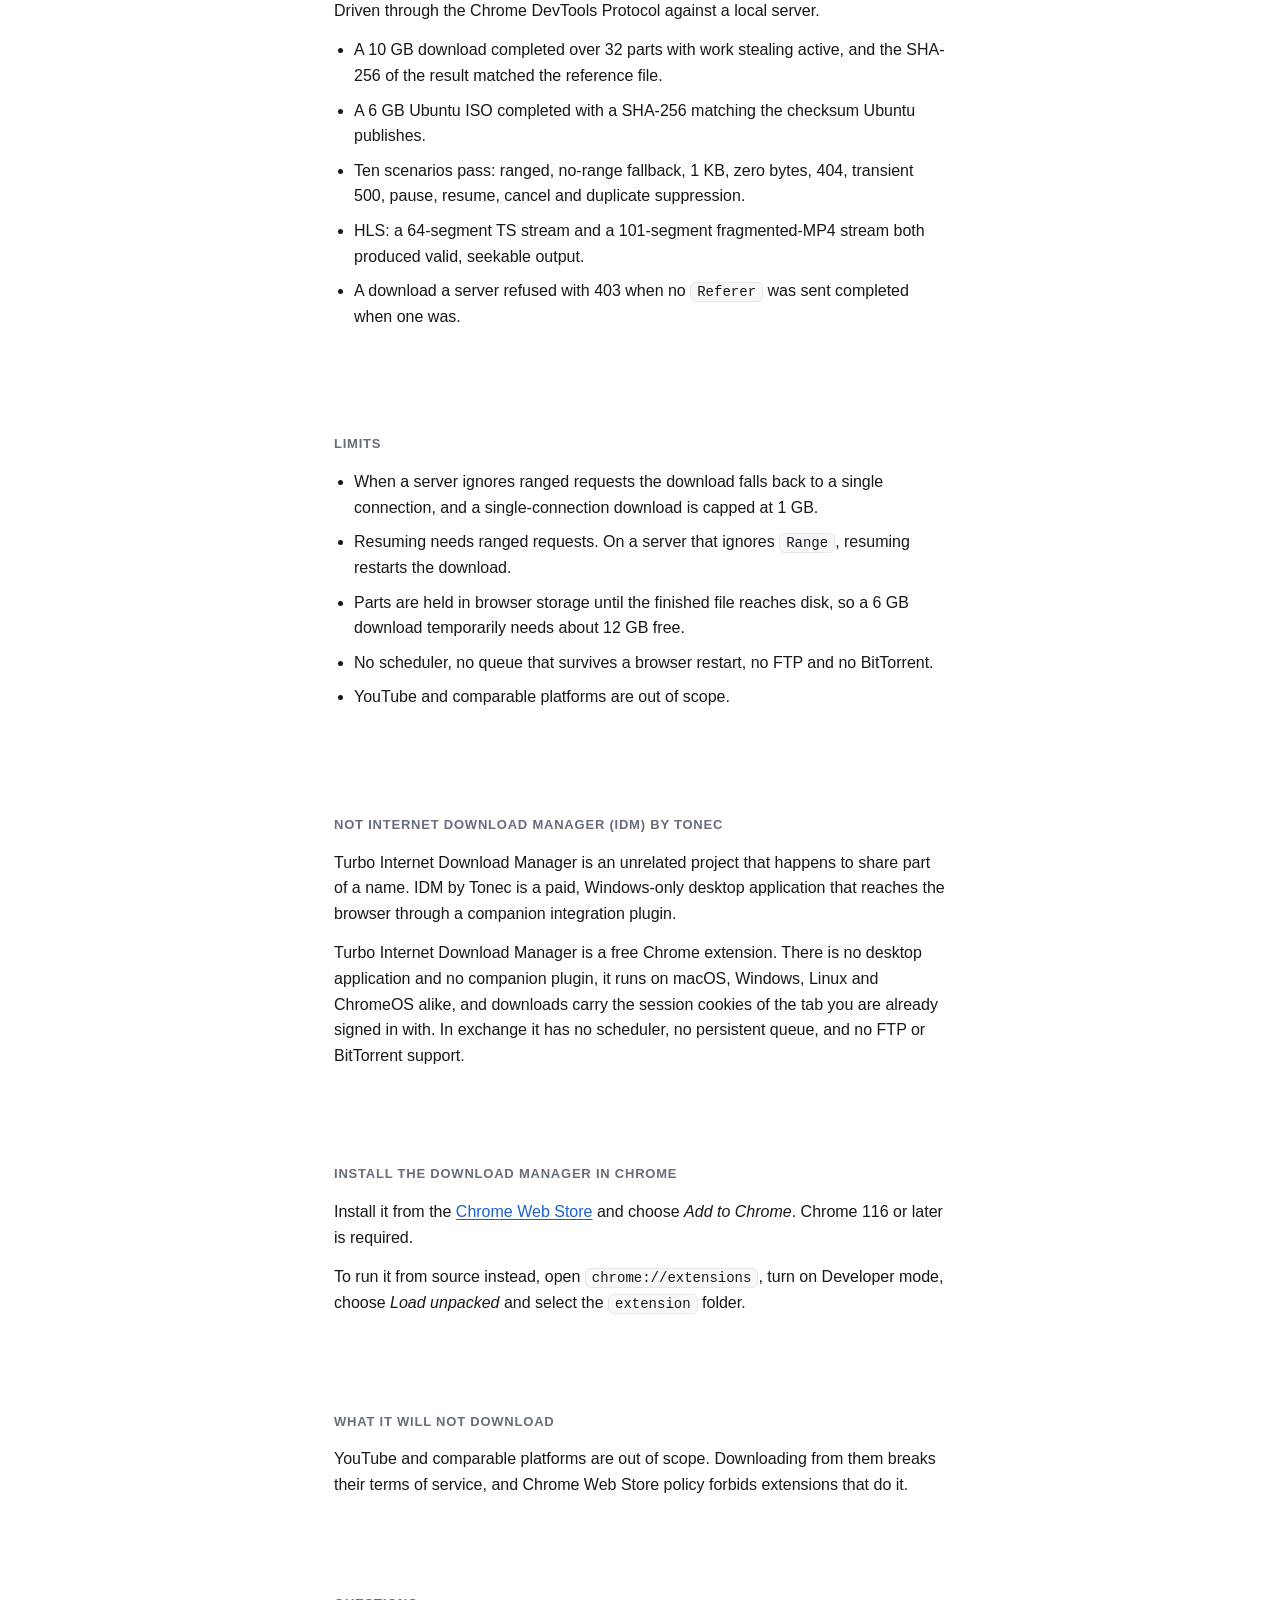
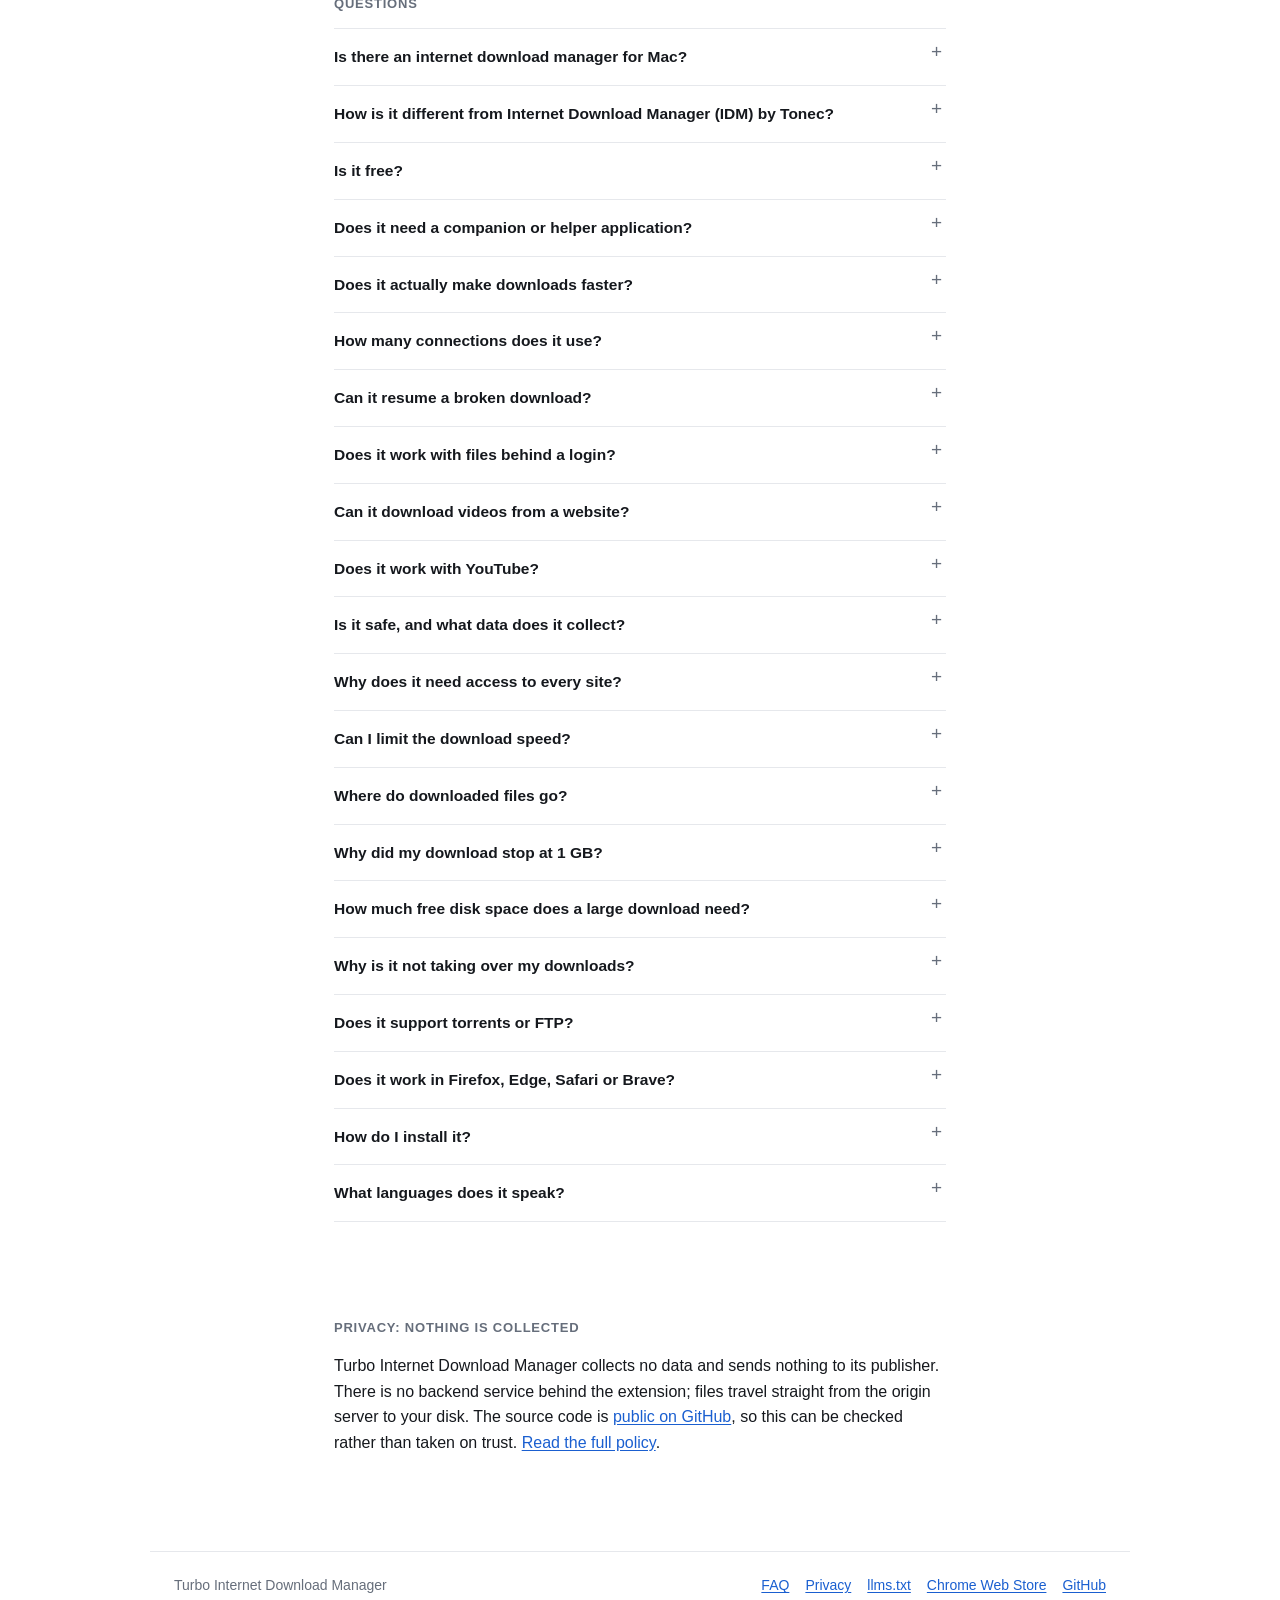
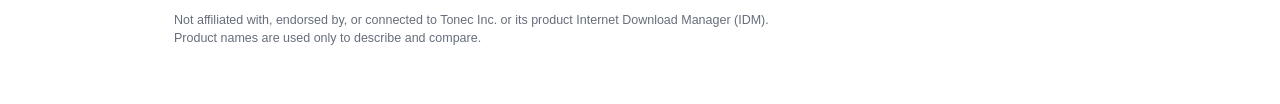
==== commit 7c2f9cbc: "Store button with Chrome icon; README: Get it section, no em-dashes Co-Authored-By: Claude Opus 5 <n" ====
--- a/site/index.html
+++ b/site/index.html
@@ -22,7 +22,7 @@
 <link rel="apple-touch-icon" href="/icon-192.png" />
 <meta name="theme-color" content="#5b9bff" />
 <link rel="alternate" type="text/plain" title="llms.txt" href="/llms.txt" />
-<link rel="stylesheet" href="style.css?v=2" />
+<link rel="stylesheet" href="style.css?v=3" />
 
 <script type="application/ld+json">
 {
@@ -290,7 +290,7 @@
   </p>
 
   <div class="cta">
-    <a class="btn primary" href="https://chromewebstore.google.com/detail/turbo-internet-download-m/hekigdjjbhdnjmlhdjpmbbnkbmeniemd">Add to Chrome</a>
+    <a class="btn primary store" href="https://chromewebstore.google.com/detail/turbo-internet-download-m/hekigdjjbhdnjmlhdjpmbbnkbmeniemd"><svg viewBox="0 0 24 24" aria-hidden="true" fill="currentColor"><path d="M12 0C8.21 0 4.831 1.757 2.632 4.501l3.953 6.848A5.454 5.454 0 0 1 12 6.545h10.691A12 12 0 0 0 12 0zM1.931 5.47A11.943 11.943 0 0 0 0 12c0 6.012 4.42 10.991 10.189 11.864l3.953-6.847a5.45 5.45 0 0 1-6.865-2.29zm13.342 2.166a5.446 5.446 0 0 1 1.45 7.09l.002.001h-.002l-5.344 9.257c.206.01.413.016.621.016 6.627 0 12-5.373 12-12 0-1.54-.29-3.011-.818-4.364zM12 16.364a4.364 4.364 0 1 1 0-8.728 4.364 4.364 0 0 1 0 8.728Z"/></svg>Add to Chrome</a>
     <a class="btn ghost" href="#faq">Read the FAQ</a>
     <a class="btn ghost gh" href="https://github.com/atillayurtseven/turbo-internet-download-manager"><svg viewBox="0 0 16 16" aria-hidden="true" fill="currentColor"><path d="M8 0C3.58 0 0 3.58 0 8c0 3.54 2.29 6.53 5.47 7.59.4.07.55-.17.55-.38 0-.19-.01-.82-.01-1.49-2.01.37-2.53-.49-2.69-.94-.09-.23-.48-.94-.82-1.13-.28-.15-.68-.52-.01-.53.63-.01 1.08.58 1.23.82.72 1.21 1.87.87 2.33.66.07-.52.28-.87.51-1.07-1.78-.2-3.64-.89-3.64-3.95 0-.87.31-1.59.82-2.15-.08-.2-.36-1.02.08-2.12 0 0 .67-.21 2.2.82.64-.18 1.32-.27 2-.27.68 0 1.36.09 2 .27 1.53-1.04 2.2-.82 2.2-.82.44 1.1.16 1.92.08 2.12.51.56.82 1.27.82 2.15 0 3.07-1.87 3.75-3.65 3.95.29.25.54.73.54 1.48 0 1.07-.01 1.93-.01 2.2 0 .21.15.46.55.38A8.013 8.013 0 0016 8c0-4.42-3.58-8-8-8z"/></svg>View on GitHub</a>
   </div>
--- a/site/style.css
+++ b/site/style.css
@@ -66,6 +66,8 @@
 .btn.primary:hover { transform: translateY(-1px); box-shadow: 0 10px 24px rgba(91, 155, 255, .34); }
 .btn.ghost { color: var(--txt); border-color: var(--line); background: var(--bg); }
 .btn.ghost:hover { background: var(--panel); }
+.btn.store { display: inline-flex; align-items: center; gap: 9px; }
+.btn.store svg { width: 18px; height: 18px; flex: 0 0 auto; }
 
 /* --- the chunk visual -------------------------------------------------- */
 .demo {
